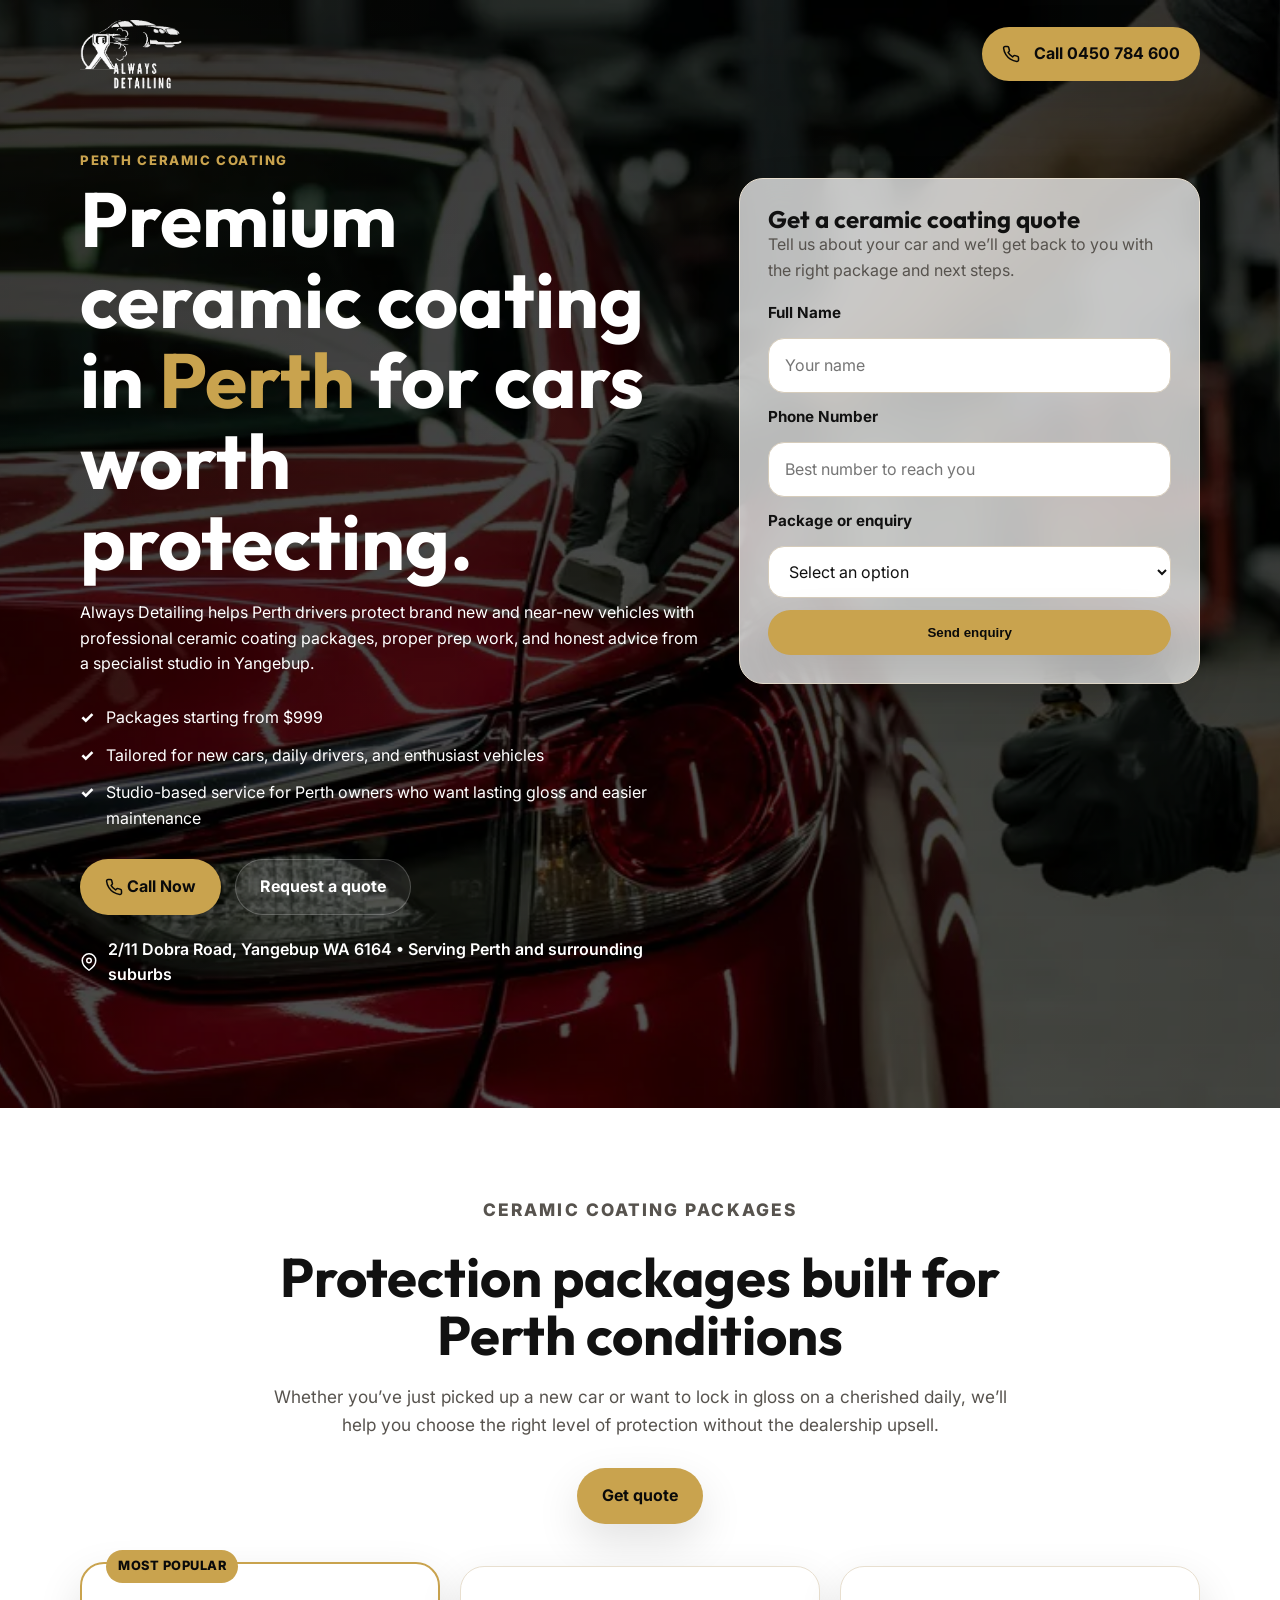
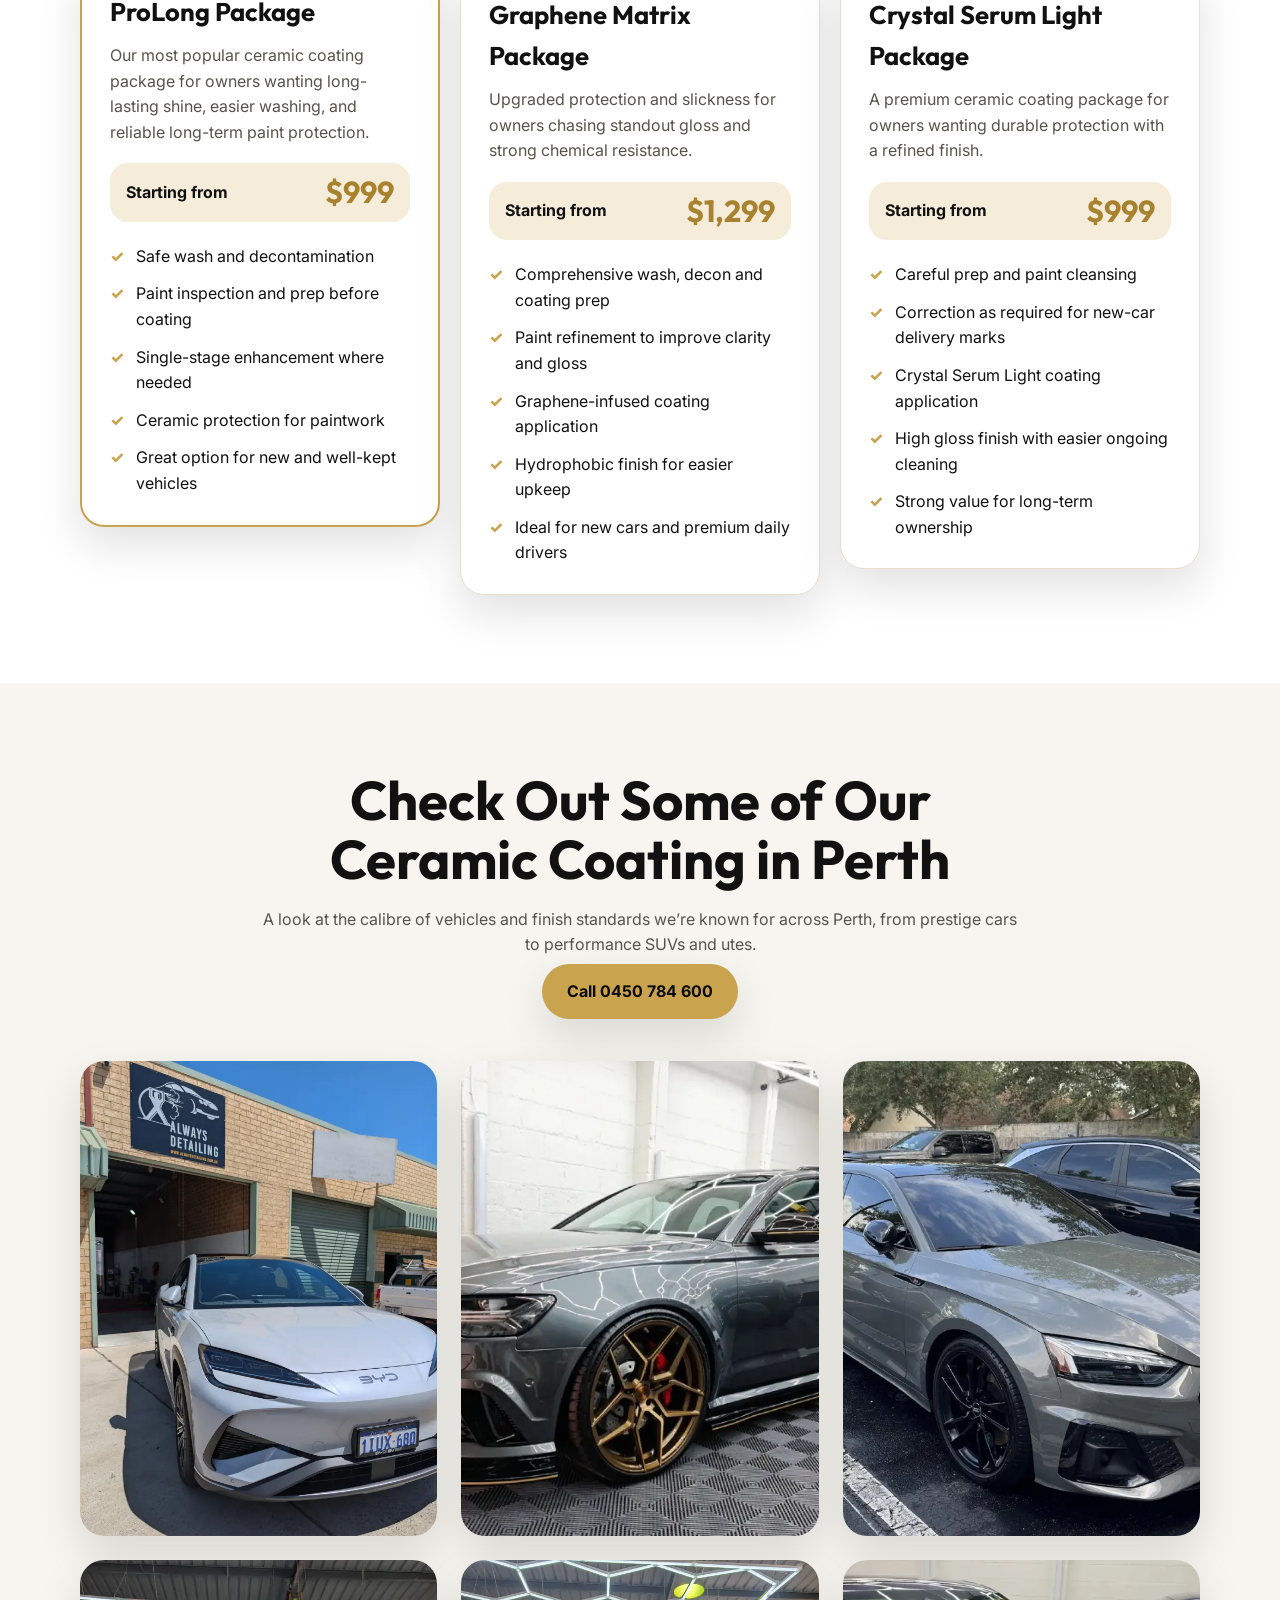
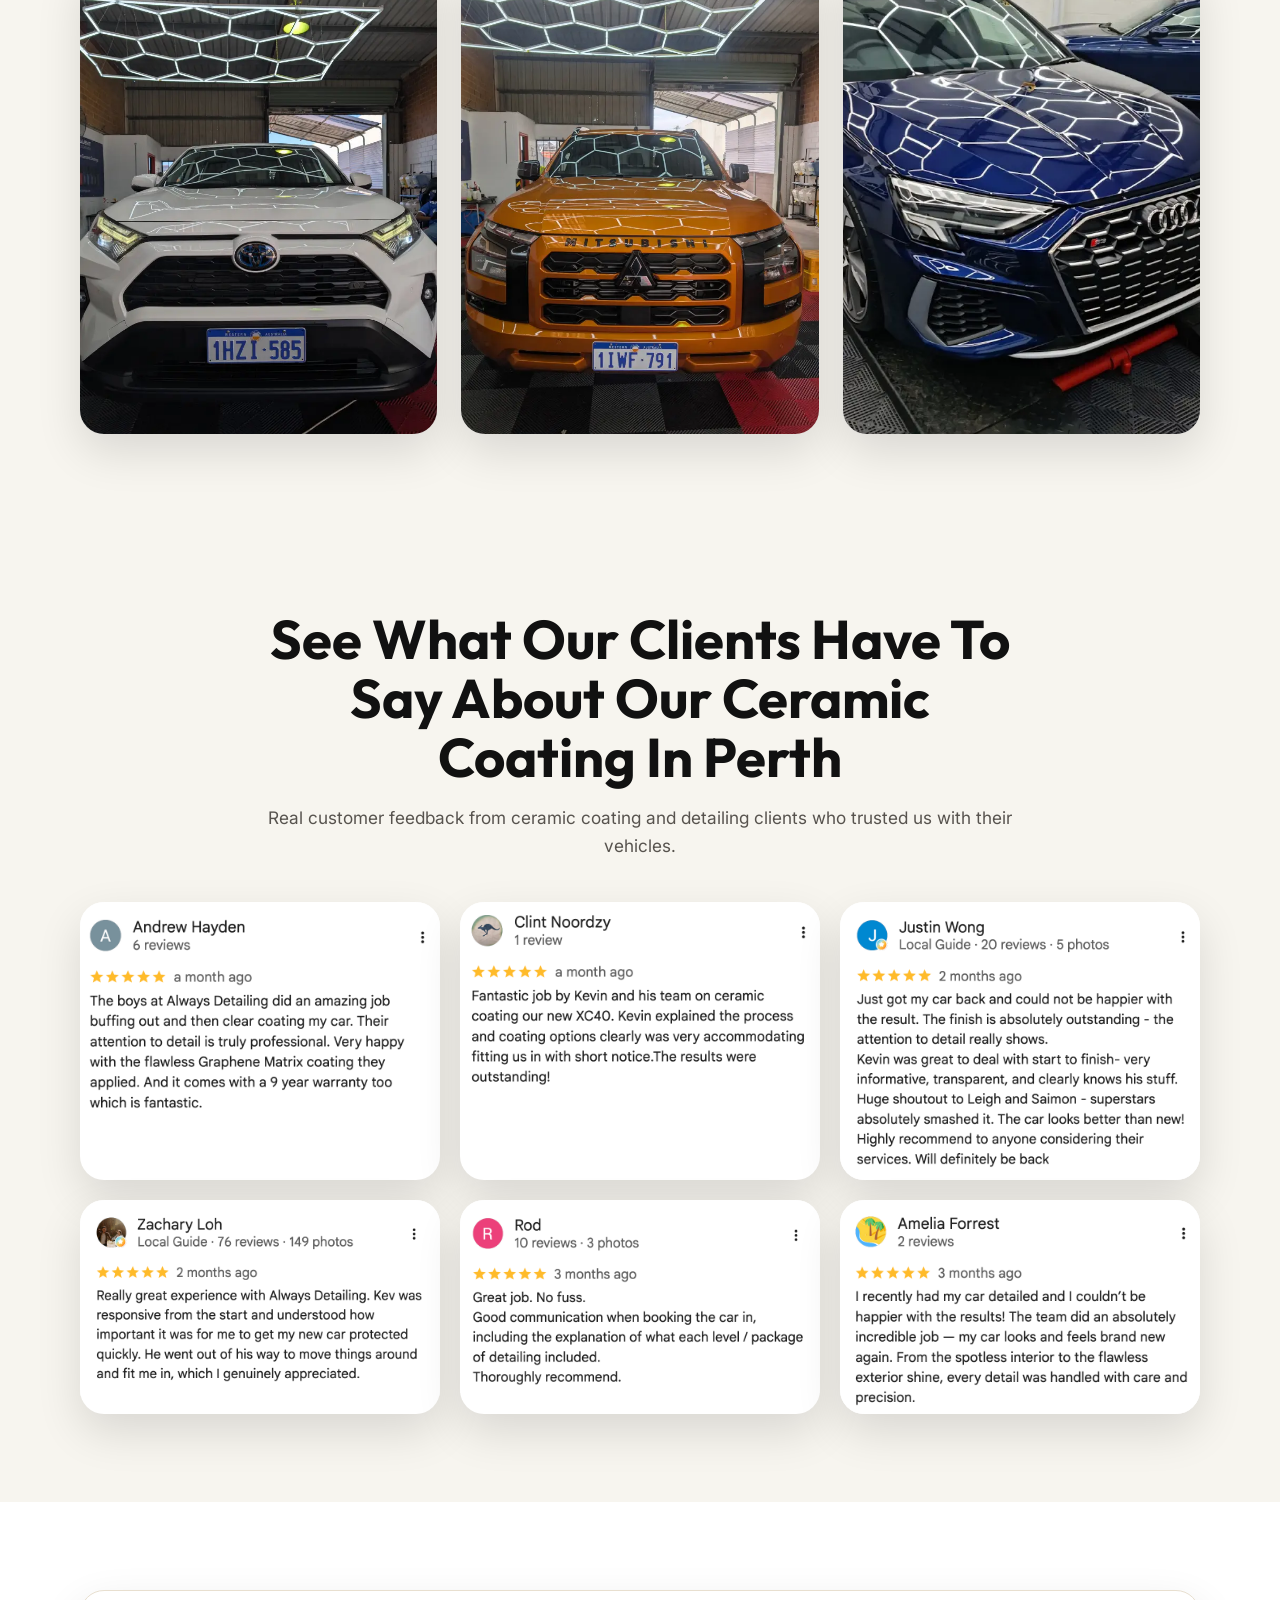
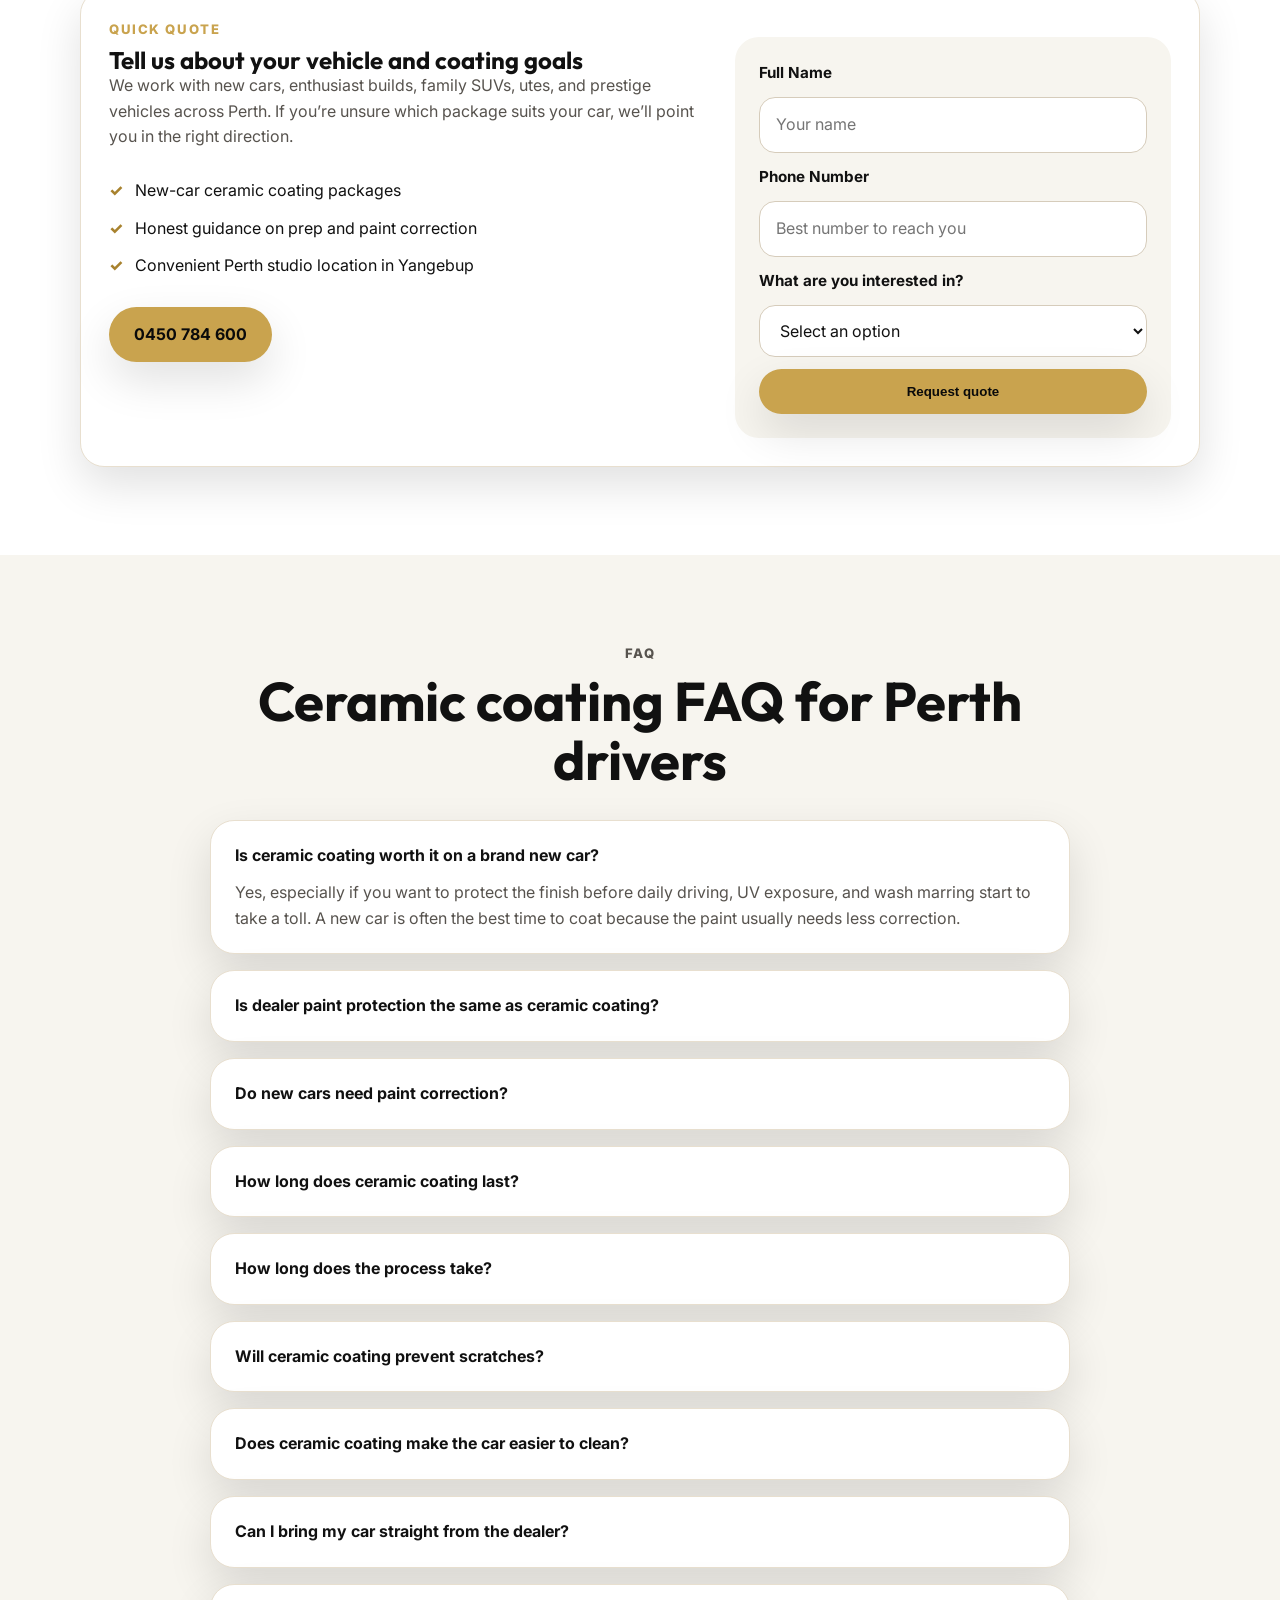
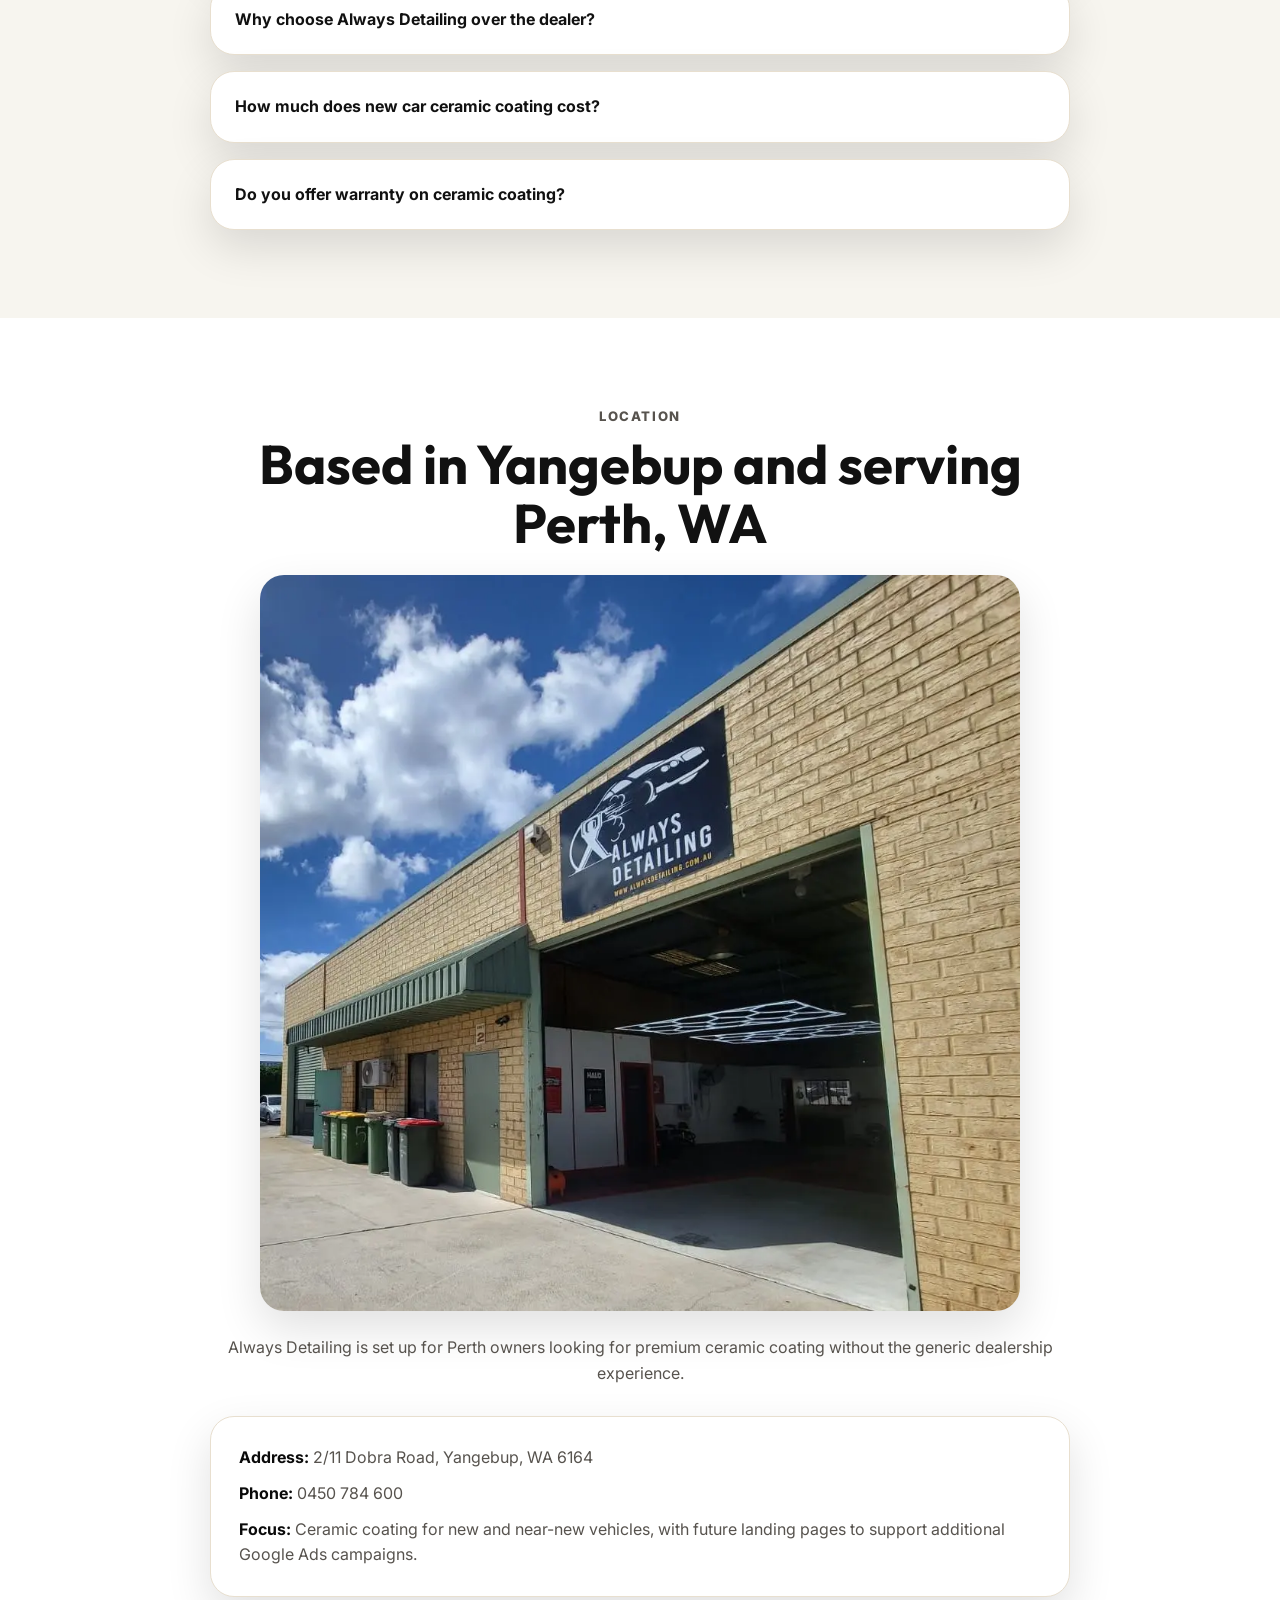
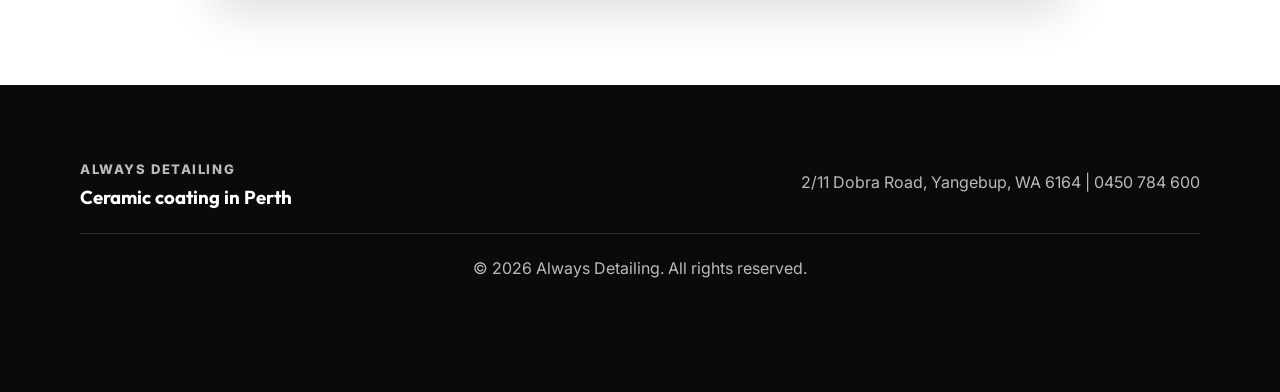
==== index.html @ 5e76cd92 "feat: add GTM container snippet" ====
<!DOCTYPE html>
<html lang="en-AU">
<head>
    <meta charset="UTF-8">
    <meta name="viewport" content="width=device-width, initial-scale=1.0">
    <!-- Google Tag Manager -->
    <script>(function(w,d,s,l,i){w[l]=w[l]||[];w[l].push({'gtm.start':
    new Date().getTime(),event:'gtm.js'});var f=d.getElementsByTagName(s)[0],
    j=d.createElement(s),dl=l!='dataLayer'?'&l='+l:'';j.async=true;j.src=
    'https://www.googletagmanager.com/gtm.js?id='+i+dl;f.parentNode.insertBefore(j,f);
    })(window,document,'script','dataLayer','GTM-NF9VP4WV');</script>
    <!-- End Google Tag Manager -->
    <title>Ceramic Coating Perth | Always Detailing</title>
    <meta name="description" content="Always Detailing provides premium ceramic coating in Perth, Australia, with tailored protection packages for new and near-new vehicles.">
    <link rel="stylesheet" href="style.css">
    <link rel="preconnect" href="https://fonts.googleapis.com">
    <link rel="preconnect" href="https://fonts.gstatic.com" crossorigin>
    <link href="https://fonts.googleapis.com/css2?family=Inter:wght@400;500;600;700;800&family=Outfit:wght@600;700;800&display=swap" rel="stylesheet">
    <script type="application/ld+json">
    {
      "@context": "https://schema.org",
      "@type": "AutoDetailing",
      "name": "Always Detailing",
      "areaServed": "Perth, Western Australia",
      "telephone": "+61 450 784 600",
      "priceRange": "$$$",
      "address": {
        "@type": "PostalAddress",
        "streetAddress": "2/11 Dobra Road",
        "addressLocality": "Yangebup",
        "addressRegion": "WA",
        "postalCode": "6164",
        "addressCountry": "AU"
      }
    }
    </script>
</head>
<body>
    <header class="site-header">
        <div class="container header-row">
            <a href="#" class="brand brand-lockup" aria-label="Always Detailing home">
                <img src="always-detailing-logo.webp" alt="Always Detailing logo" class="brand-logo">
            </a>
            <a href="tel:+61450784600" class="phone-pill">
                <svg viewBox="0 0 24 24" aria-hidden="true" class="phone-pill-icon">
                    <path d="M22 16.92v3a2 2 0 0 1-2.18 2 19.79 19.79 0 0 1-8.63-3.07 19.5 19.5 0 0 1-6-6 19.79 19.79 0 0 1-3.07-8.67A2 2 0 0 1 4.11 2h3a2 2 0 0 1 2 1.72 12.84 12.84 0 0 0 .7 2.81 2 2 0 0 1-.45 2.11L8.09 9.91a16 16 0 0 0 6 6l1.27-1.27a2 2 0 0 1 2.11-.45 12.84 12.84 0 0 0 2.81.7A2 2 0 0 1 22 16.92z"></path>
                </svg>
                <span>Call 0450 784 600</span>
            </a>
        </div>
    </header>

    <main>
        <section class="hero">
            <div class="container hero-grid">
                <div class="hero-copy">
                    <p class="eyebrow">Perth Ceramic Coating</p>
                    <h1>Premium ceramic coating in <span>Perth</span> for cars worth protecting.</h1>
                    <p class="hero-text">Always Detailing helps Perth drivers protect brand new and near-new vehicles with professional ceramic coating packages, proper prep work, and honest advice from a specialist studio in Yangebup.</p>
                    <ul class="check-list">
                        <li>Packages starting from $999</li>
                        <li>Tailored for new cars, daily drivers, and enthusiast vehicles</li>
                        <li>Studio-based service for Perth owners who want lasting gloss and easier maintenance</li>
                    </ul>
                    <div class="cta-row">
                        <a href="tel:+61450784600" class="btn btn-primary">
                            <svg viewBox="0 0 24 24" aria-hidden="true" class="phone-pill-icon">
                                <path d="M22 16.92v3a2 2 0 0 1-2.18 2 19.79 19.79 0 0 1-8.63-3.07 19.5 19.79 0 0 1-6-6 19.79 19.79 0 0 1-3.07-8.67A2 2 0 0 1 4.11 2h3a2 2 0 0 1 2 1.72 12.84 12.84 0 0 0 .7 2.81 2 2 0 0 1-.45 2.11L8.09 9.91a16 16 0 0 0 6 6l1.27-1.27a2 2 0 0 1 2.11-.45 12.84 12.84 0 0 0 2.81.7A2 2 0 0 1 22 16.92z"></path>
                            </svg>
                <span>Call Now</span>
            </a>
                        <a href="#quote-form" class="btn btn-secondary">Request a quote</a>
                    </div>
                    <div class="hero-location">
                        <svg viewBox="0 0 24 24" aria-hidden="true" class="hero-location-icon">
                            <path d="M21 10c0 7-9 13-9 13S3 17 3 10a9 9 0 1 1 18 0z"></path>
                            <circle cx="12" cy="10" r="3"></circle>
                        </svg>
                        <span>2/11 Dobra Road, Yangebup WA 6164 • Serving Perth and surrounding suburbs</span>
                    </div>
                </div>
                <aside class="quote-card" id="hero-form-top">
                    <h2>Get a ceramic coating quote</h2>
                    <p>Tell us about your car and we’ll get back to you with the right package and next steps.</p>
                    <form data-netlify="true" name="hero-ceramic-coating-quote" class="quote-form">
                        <input type="hidden" name="form-name" value="hero-ceramic-coating-quote">
                        <label for="hero-name">Full Name</label>
                        <input type="text" id="hero-name" name="name" placeholder="Your name" required>

                        <label for="hero-phone">Phone Number</label>
                        <input type="tel" id="hero-phone" name="phone" placeholder="Best number to reach you" required>

                        <label for="hero-needs">Package or enquiry</label>
                        <select id="hero-needs" name="needs" required>
                            <option value="" selected disabled>Select an option</option>
                            <option value="Prolong Package">Prolong Package</option>
                            <option value="Graphene Matrix Package">Graphene Matrix Package</option>
                            <option value="Crystal Serum Light Package">Crystal Serum Light Package</option>
                            <option value="Need help choosing">Need help choosing</option>
                        </select>

                        <button type="submit" class="btn btn-primary btn-full">Send enquiry</button>
                    </form>
                </aside>
            </div>
        </section>

        <section class="section">
            <div class="container">
                <div class="section-heading center packages-heading">
                    <p class="section-kicker">Ceramic Coating Packages</p>
                    <h2>Protection packages built for Perth conditions</h2>
                    <p>Whether you’ve just picked up a new car or want to lock in gloss on a cherished daily, we’ll help you choose the right level of protection without the dealership upsell.</p>
                    <a href="#quote-form" class="btn btn-primary section-quote-btn">Get quote</a>
                </div>
                <div class="packages-grid">
                    <article class="package-card featured-package">
                        <div class="package-badge">Most Popular</div>
                        <h3>ProLong Package</h3>
                        <p class="package-subtitle">Our most popular ceramic coating package for owners wanting long-lasting shine, easier washing, and reliable long-term paint protection.</p>
                        <div class="package-meta">
                            <span>Starting from</span>
                            <span class="package-price">$999</span>
                        </div>
                        <ul class="package-list">
                            <li>Safe wash and decontamination</li>
                            <li>Paint inspection and prep before coating</li>
                            <li>Single-stage enhancement where needed</li>
                            <li>Ceramic protection for paintwork</li>
                            <li>Great option for new and well-kept vehicles</li>
                        </ul>
                    </article>

                    <article class="package-card">
                        <h3>Graphene Matrix Package</h3>
                        <p class="package-subtitle">Upgraded protection and slickness for owners chasing standout gloss and strong chemical resistance.</p>
                        <div class="package-meta">
                            <span>Starting from</span>
                            <span class="package-price">$1,299</span>
                        </div>
                        <ul class="package-list">
                            <li>Comprehensive wash, decon and coating prep</li>
                            <li>Paint refinement to improve clarity and gloss</li>
                            <li>Graphene-infused coating application</li>
                            <li>Hydrophobic finish for easier upkeep</li>
                            <li>Ideal for new cars and premium daily drivers</li>
                        </ul>
                    </article>

                    <article class="package-card">
                        <h3>Crystal Serum Light Package</h3>
                        <p class="package-subtitle">A premium ceramic coating package for owners wanting durable protection with a refined finish.</p>
                        <div class="package-meta">
                            <span>Starting from</span>
                            <span class="package-price">$999</span>
                        </div>
                        <ul class="package-list">
                            <li>Careful prep and paint cleansing</li>
                            <li>Correction as required for new-car delivery marks</li>
                            <li>Crystal Serum Light coating application</li>
                            <li>High gloss finish with easier ongoing cleaning</li>
                            <li>Strong value for long-term ownership</li>
                        </ul>
                    </article>
                </div>
            </div>
        </section>

        <section class="section light-section">
            <div class="container">
                <div class="section-heading center showcase-heading">
                    <h2>Check Out Some of Our Ceramic Coating in Perth</h2>
                    <p>A look at the calibre of vehicles and finish standards we’re known for across Perth, from prestige cars to performance SUVs and utes.</p>
                    <a href="tel:+61450784600" class="btn btn-primary section-quote-btn">Call 0450 784 600</a>
                </div>
                <div class="gallery-grid">
                    <div class="gallery-card"><img src="ceramic2.webp" alt="White BYD after ceramic coating outside the Always Detailing workshop" class="gallery-image" style="object-position: center 35%;"></div>
                    <div class="gallery-card"><img src="alwaysdetailing1.webp" alt="Grey Audi wagon detailed and coated by Always Detailing" class="gallery-image"></div>
                    <div class="gallery-card"><img src="alwaysdetailing5.webp" alt="Grey Audi sedan with a freshly coated finish" class="gallery-image"></div>
                    <div class="gallery-card"><img src="ceramic.webp" alt="White Toyota SUV with freshly coated paintwork in the Always Detailing studio" class="gallery-image" style="object-position: center 38%;"></div>
                    <div class="gallery-card"><img src="ceramic3.webp" alt="Orange Mitsubishi ute after ceramic coating in the Always Detailing studio" class="gallery-image" style="object-position: center 42%;"></div>
                    <div class="gallery-card"><img src="alwaysdetailing6.webp" alt="Blue Audi sedan with high-gloss ceramic coated paintwork" class="gallery-image"></div>
                </div>
            </div>
        </section>

        <section class="section light-section">
            <div class="container">
                <div class="section-heading center showcase-heading">
                    <h2>See What Our Clients Have To Say About Our Ceramic Coating In Perth</h2>
                    <p>Real customer feedback from ceramic coating and detailing clients who trusted us with their vehicles.</p>
                </div>
                <div class="review-placeholder-grid">
                    <div class="review-card"><img src="review-1.png" alt="Google review from Andrew Hayden" class="review-image"></div>
                    <div class="review-card"><img src="review-2.png" alt="Google review from Clint Noordzy" class="review-image"></div>
                    <div class="review-card"><img src="review-3.png" alt="Google review from Justin Wong" class="review-image"></div>
                    <div class="review-card"><img src="review-4.png" alt="Google review from Zachary Loh" class="review-image"></div>
                    <div class="review-card"><img src="review-5.png" alt="Google review from Rod" class="review-image"></div>
                    <div class="review-card"><img src="review-6.png" alt="Google review from Amelia Forrest" class="review-image"></div>
                </div>
            </div>
        </section>

        <section id="quote-form" class="section">
            <div class="container form-shell">
                <div>
                    <p class="eyebrow">Quick Quote</p>
                    <h2>Tell us about your vehicle and coating goals</h2>
                    <p class="section-copy">We work with new cars, enthusiast builds, family SUVs, utes, and prestige vehicles across Perth. If you’re unsure which package suits your car, we’ll point you in the right direction.</p>
                    <ul class="check-list dark">
                        <li>New-car ceramic coating packages</li>
                        <li>Honest guidance on prep and paint correction</li>
                        <li>Convenient Perth studio location in Yangebup</li>
                    </ul>
                    <a href="tel:+61450784600" class="btn btn-primary">0450 784 600</a>
                </div>
                <form id="lead-form" data-netlify="true" name="ceramic-coating-quote" class="quote-form large">
                    <input type="hidden" name="form-name" value="ceramic-coating-quote">
                    <label for="name">Full Name</label>
                    <input type="text" id="name" name="name" placeholder="Your name" required>

                    <label for="phone">Phone Number</label>
                    <input type="tel" id="phone" name="phone" placeholder="Best number to reach you" required>

                    <label for="needs">What are you interested in?</label>
                    <select id="needs" name="needs" required>
                        <option value="" selected disabled>Select an option</option>
                        <option value="Prolong Package">Prolong Package</option>
                        <option value="Graphene Matrix Package">Graphene Matrix Package</option>
                        <option value="Crystal Serum Light Package">Crystal Serum Light Package</option>
                        <option value="Need coating advice">Need coating advice</option>
                    </select>

                    <button type="submit" class="btn btn-primary btn-full">Request quote</button>
                </form>
            </div>
        </section>

        <section class="section light-section">
            <div class="container narrow">
                <div class="section-heading center">
                    <p class="eyebrow">FAQ</p>
                    <h2>Ceramic coating FAQ for Perth drivers</h2>
                </div>
                <div class="faq-list">
                    <details open>
                        <summary>Is ceramic coating worth it on a brand new car?</summary>
                        <p>Yes, especially if you want to protect the finish before daily driving, UV exposure, and wash marring start to take a toll. A new car is often the best time to coat because the paint usually needs less correction.</p>
                    </details>
                    <details>
                        <summary>Is dealer paint protection the same as ceramic coating?</summary>
                        <p>Not always. Dealer paint protection packages vary a lot in quality, prep, and durability. A dedicated ceramic coating service generally includes proper inspection, paint prep, and a more tailored application process.</p>
                    </details>
                    <details>
                        <summary>Do new cars need paint correction?</summary>
                        <p>Quite often, yes. Even brand new cars can arrive with light swirl marks, wash marring, transport marks, or minor dealership prep damage. A quick assessment tells us how much correction is actually worthwhile.</p>
                    </details>
                    <details>
                        <summary>How long does ceramic coating last?</summary>
                        <p>That depends on the coating chosen, how the vehicle is used, and how it’s maintained. With proper care, a quality ceramic coating can offer protection and gloss benefits for years rather than months.</p>
                    </details>
                    <details>
                        <summary>How long does the process take?</summary>
                        <p>Most ceramic coating jobs take at least one to several days depending on the package, the condition of the paint, and curing requirements. We’ll give you a realistic timeframe before booking the car in.</p>
                    </details>
                    <details>
                        <summary>Will ceramic coating prevent scratches?</summary>
                        <p>No coating makes paint scratch-proof. Ceramic coating helps with chemical resistance, gloss retention, and wash maintenance, but it won’t stop stone chips or deeper scratches from poor washing or contact.</p>
                    </details>
                    <details>
                        <summary>Does ceramic coating make the car easier to clean?</summary>
                        <p>Yes. One of the biggest benefits is easier maintenance. Dirt, water, and grime release more easily, which means washing is simpler and the car tends to stay looking cleaner for longer.</p>
                    </details>
                    <details>
                        <summary>Can I bring my car straight from the dealer?</summary>
                        <p>Absolutely. Many clients bring their cars in straight after collection so we can inspect the paint, correct any delivery marks if needed, and coat it before it goes through months of regular use.</p>
                    </details>
                    <details>
                        <summary>Why choose Always Detailing over the dealer?</summary>
                        <p>We focus specifically on preparation, product choice, and finish quality rather than bundling protection into a quick handover process. You get a more personalised service and clearer guidance on what your car actually needs.</p>
                    </details>
                    <details>
                        <summary>How much does new car ceramic coating cost?</summary>
                        <p>Our ceramic coating packages start from $999, with pricing depending on the package selected, vehicle size, and any paint correction required. We’re happy to recommend the best fit after a quick chat.</p>
                    </details>
                    <details>
                        <summary>Do you offer warranty on ceramic coating?</summary>
                        <p>Warranty options depend on the coating package and aftercare requirements. We’ll explain what is covered, what maintenance is expected, and how to keep your protection performing as intended.</p>
                    </details>
                </div>
            </div>
        </section>

        <section class="section">
            <div class="container narrow">
                <div class="section-heading center service-area-heading">
                    <p class="eyebrow">Location</p>
                    <h2>Based in Yangebup and serving Perth, WA</h2>
                    <div class="location-photo-shell">
                        <img src="alwaysdetailinglocation.webp" alt="Always Detailing workshop in Yangebup, Perth" class="location-photo">
                    </div>
                    <p>Always Detailing is set up for Perth owners looking for premium ceramic coating without the generic dealership experience.</p>
                </div>
                <div class="map-frame location-card">
                    <p><strong>Address:</strong> 2/11 Dobra Road, Yangebup, WA 6164</p>
                    <p><strong>Phone:</strong> <a href="tel:+61450784600">0450 784 600</a></p>
                    <p><strong>Focus:</strong> Ceramic coating for new and near-new vehicles, with future landing pages to support additional Google Ads campaigns.</p>
                </div>
            </div>
        </section>
    </main>

    <footer class="site-footer">
        <div class="container footer-row">
            <div>
                <p class="eyebrow">Always Detailing</p>
                <h3>Ceramic coating in Perth</h3>
            </div>
            <div class="footer-contact">
                <p>2/11 Dobra Road, Yangebup, WA 6164 | 0450 784 600</p>
            </div>
        </div>
        <div class="container footer-bottom">
            <p>&copy; 2026 Always Detailing. All rights reserved.</p>
        </div>
    </footer>

    <div id="success-modal" class="modal">
        <div class="modal-content">
            <button class="close-modal" aria-label="Close">&times;</button>
            <div class="modal-body">
                <div class="success-icon">✓</div>
                <h3>Thanks</h3>
                <p>Thanks for getting in touch. We’ll be in contact shortly.</p>
                <button class="btn btn-primary close-modal-btn btn-full">Close</button>
            </div>
        </div>
    </div>

    <div class="mobile-cta">
        <a href="tel:+61450784600" class="btn btn-primary btn-full mobile-call-btn">
            <svg viewBox="0 0 24 24" aria-hidden="true" class="phone-pill-icon">
                <path d="M22 16.92v3a2 2 0 0 1-2.18 2 19.79 19.79 0 0 1-8.63-3.07 19.5 19.79 0 0 1-6-6 19.79 19.79 0 0 1-3.07-8.67A2 2 0 0 1 4.11 2h3a2 2 0 0 1 2 1.72 12.84 12.84 0 0 0 .7 2.81 2 2 0 0 1-.45 2.11L8.09 9.91a16 16 0 0 0 6 6l1.27-1.27a2 2 0 0 1 2.11-.45 12.84 12.84 0 0 0 2.81.7A2 2 0 0 1 22 16.92z"></path>
            </svg>
            <span class="mobile-call-label">Call 0450 784 600</span>
        </a>
    </div>

    <script>
        document.addEventListener("DOMContentLoaded", function () {
            const modal = document.getElementById("success-modal");
            const closeButtons = document.querySelectorAll(".close-modal, .close-modal-btn");
            const siteHeader = document.querySelector(".site-header");

            const syncHeaderState = () => {
                if (!siteHeader) return;
                if (window.scrollY > 36) {
                    siteHeader.classList.add("is-scrolled");
                } else {
                    siteHeader.classList.remove("is-scrolled");
                }
            };

            syncHeaderState();
            window.addEventListener("scroll", syncHeaderState, { passive: true });

            document.querySelectorAll("a[href='#quote-form']").forEach((link) => {
                link.addEventListener("click", (event) => {
                    event.preventDefault();
                    document.getElementById("quote-form")?.scrollIntoView({ behavior: "smooth", block: "start" });
                });
            });

            document.querySelectorAll("form[data-netlify='true']").forEach((form) => {
                form.addEventListener("submit", function (event) {
                    event.preventDefault();

                    const formData = new FormData(form);
                    fetch("/", {
                        method: "POST",
                        body: new URLSearchParams(formData).toString(),
                        headers: { "Content-Type": "application/x-www-form-urlencoded" }
                    })
                    .then(() => {
                        modal.style.display = "flex";
                        document.body.style.overflow = "hidden";
                        form.reset();
                    })
                    .catch((error) => {
                        console.error("Error submitting form:", error);
                    });
                });
            });

            closeButtons.forEach((button) => {
                button.addEventListener("click", () => {
                    modal.style.display = "none";
                    document.body.style.overflow = "";
                });
            });

            window.addEventListener("click", (event) => {
                if (event.target === modal) {
                    modal.style.display = "none";
                    document.body.style.overflow = "";
                }
            });
        });
    </script>
</body>
</html>
---- style.css ----
:root {
    --black: #0a0a0a;
    --black-soft: #171717;
    --gold: #c9a34e;
    --gold-dark: #a8822e;
    --gold-pale: #f5ecda;
    --white: #ffffff;
    --light: #f7f5ef;
    --line: #e8dfcf;
    --text: #111111;
    --text-soft: #57534e;
    --shadow: 0 18px 45px rgba(0, 0, 0, 0.12);
    --radius: 24px;
    --transition: 0.25s ease;
}

* {
    box-sizing: border-box;
    margin: 0;
    padding: 0;
}

html {
    scroll-behavior: smooth;
}

body {
    font-family: "Inter", sans-serif;
    color: var(--text);
    background: var(--white);
    line-height: 1.6;
}

a {
    color: inherit;
    text-decoration: none;
}

.container {
    width: min(1120px, calc(100% - 40px));
    margin: 0 auto;
}

.site-header {
    position: fixed;
    top: 0;
    left: 0;
    width: 100%;
    z-index: 20;
    background: transparent;
    backdrop-filter: blur(0px);
    border-bottom: 1px solid transparent;
    transition: background var(--transition), border-color var(--transition), backdrop-filter var(--transition);
}

.site-header.is-scrolled {
    background: rgba(10, 10, 10, 0.82);
    backdrop-filter: blur(14px);
    border-bottom: 1px solid rgba(255, 255, 255, 0.08);
}

.header-row,
.footer-row {
    display: flex;
    align-items: center;
    justify-content: space-between;
    gap: 24px;
    padding: 18px 0;
}

.brand {
    display: inline-flex;
    align-items: center;
    font-family: "Outfit", sans-serif;
    color: var(--white);
}

.brand-logo {
    display: block;
    width: auto;
    height: 72px;
    object-fit: contain;
}

.eyebrow,
.section-kicker {
    color: var(--gold);
    font-size: 0.82rem;
    font-weight: 800;
    letter-spacing: 0.12em;
    text-transform: uppercase;
}

.eyebrow {
    margin-bottom: 8px;
}

.phone-pill,
.btn {
    display: inline-flex;
    align-items: center;
    justify-content: center;
    border-radius: 999px;
    font-weight: 700;
    transition: transform var(--transition), background var(--transition), color var(--transition), border-color var(--transition);
}

.phone-pill {
    padding: 14px 20px;
    background: var(--gold);
    color: var(--black);
    box-shadow: var(--shadow);
    gap: 10px;
}

.phone-pill-icon {
    width: 18px;
    height: 18px;
    margin-right: 4px;
    fill: none;
    stroke: currentColor;
    stroke-width: 2;
    stroke-linecap: round;
    stroke-linejoin: round;
}

.btn {
    padding: 14px 24px;
    border: 1px solid transparent;
    cursor: pointer;
}

.btn:hover,
.phone-pill:hover {
    transform: translateY(-1px);
}

.btn-primary {
    background: var(--gold);
    color: var(--black);
    box-shadow: var(--shadow);
}

.btn-primary:hover,
.phone-pill:hover {
    background: var(--gold-dark);
    color: var(--white);
}

.btn-secondary {
    background: rgba(255, 255, 255, 0.08);
    color: var(--white);
    border-color: rgba(255, 255, 255, 0.2);
}

.btn-secondary:hover {
    background: rgba(255, 255, 255, 0.16);
}

.btn-full {
    width: 100%;
}

.hero,
.section {
    padding: 88px 0;
}

.hero {
    min-height: 900px;
    display: flex;
    align-items: center;
    position: relative;
    padding-top: 150px;
    padding-bottom: 120px;
    background:
        linear-gradient(rgba(0, 0, 0, 0.74), rgba(0, 0, 0, 0.64)),
        radial-gradient(circle at top left, rgba(201, 163, 78, 0.18), transparent 32%),
        url("ceramiccoatinghero.webp") center center / cover no-repeat;
}

.hero::before {
    content: "";
    position: absolute;
    inset: 0;
    background: linear-gradient(90deg, rgba(0, 0, 0, 0.18) 0%, rgba(0, 0, 0, 0.08) 50%, rgba(0, 0, 0, 0.2) 100%);
    pointer-events: none;
}

.hero-grid,
.form-shell {
    display: grid;
    grid-template-columns: 1.15fr 0.85fr;
    gap: 36px;
    align-items: start;
}

.hero-grid {
    position: relative;
    z-index: 1;
}

.hero-copy h1,
.section-heading h2,
.form-shell h2,
.site-footer h3,
.quote-card h2 {
    font-family: "Outfit", sans-serif;
    line-height: 1.05;
}

.hero-copy h1 {
    font-size: clamp(2.8rem, 6vw, 4.8rem);
    margin-bottom: 18px;
    max-width: 12ch;
    color: var(--white);
}

.hero-copy h1 span {
    color: var(--gold);
}

.hero-text,
.section-copy,
.section-heading p,
.quote-card p,
.site-footer p,
.footer-contact p,
.faq-list p,
.location-card p {
    color: var(--text-soft);
}

.hero .hero-text,
.hero .check-list li,
.hero .check-list li::before {
    color: var(--white);
}

.check-list {
    list-style: none;
    display: grid;
    gap: 12px;
    margin: 28px 0;
}

.check-list li,
.package-list li {
    display: flex;
    gap: 12px;
    align-items: flex-start;
}

.check-list li::before,
.package-list li::before {
    content: "✓";
    color: var(--gold);
    font-weight: 800;
    flex-shrink: 0;
}

.check-list.dark li::before {
    color: var(--gold-dark);
}

.cta-row {
    display: flex;
    flex-wrap: wrap;
    gap: 14px;
    margin-bottom: 22px;
}

.hero-location {
    display: inline-flex;
    align-items: center;
    gap: 10px;
    color: var(--white);
    font-weight: 600;
}

.hero-location-icon {
    width: 18px;
    height: 18px;
    fill: none;
    stroke: currentColor;
    stroke-width: 2;
    stroke-linecap: round;
    stroke-linejoin: round;
    flex-shrink: 0;
}

.quote-card,
.placeholder-card,
.review-placeholder,
.form-shell,
.map-frame,
.faq-list details,
.package-card {
    background: var(--white);
    border: 1px solid var(--line);
    border-radius: var(--radius);
    box-shadow: var(--shadow);
}

.quote-card,
.form-shell {
    padding: 28px;
}

.hero .quote-card {
    background: rgba(255, 255, 255, 0.72);
    backdrop-filter: blur(16px);
    scroll-margin-top: 100px;
}

@media (min-width: 901px) {
    .hero .quote-card {
        margin-top: 28px;
    }
}

.quote-form {
    display: grid;
    gap: 12px;
    margin-top: 18px;
}

.quote-form.large {
    background: var(--light);
    border-radius: var(--radius);
    padding: 24px;
}

label {
    font-weight: 700;
    font-size: 0.95rem;
}

input,
select {
    width: 100%;
    padding: 14px 16px;
    border-radius: 16px;
    border: 1px solid #d6ccbb;
    background: var(--white);
    color: var(--text);
    font: inherit;
}

.light-section {
    background: var(--light);
}

.section-heading {
    margin-bottom: 30px;
}

.section-heading.center {
    text-align: center;
}

.packages-heading,
.showcase-heading {
    max-width: 760px;
    margin-left: auto;
    margin-right: auto;
    margin-bottom: 42px;
}

.showcase-heading h2,
.packages-heading h2,
.section-heading h2 {
    font-size: clamp(2.2rem, 4.5vw, 3.4rem);
    line-height: 1.08;
    margin-bottom: 18px;
}

.showcase-heading p:last-child,
.packages-heading p {
    font-size: 1.08rem;
    margin-bottom: 24px;
}

.section-quote-btn {
    margin-top: 6px;
}

.review-placeholder-grid,
.packages-grid {
    display: grid;
    grid-template-columns: repeat(3, minmax(0, 1fr));
    gap: 20px;
}

.gallery-grid > *,
.review-placeholder-grid > * {
    min-width: 0;
    width: 100%;
}

.packages-grid {
    align-items: start;
}

.package-card {
    position: relative;
    padding: 28px;
    height: fit-content;
}

.featured-package {
    border: 2px solid var(--gold);
    transform: translateY(-4px);
}

.package-badge {
    position: absolute;
    top: -14px;
    left: 24px;
    background: var(--gold);
    color: var(--black);
    border-radius: 999px;
    padding: 6px 12px;
    font-size: 0.8rem;
    font-weight: 800;
    letter-spacing: 0.04em;
    text-transform: uppercase;
}

.package-card h3 {
    font-family: "Outfit", sans-serif;
    font-size: 1.6rem;
    margin-bottom: 10px;
}

.package-subtitle {
    color: var(--text-soft);
    margin-bottom: 18px;
}

.package-meta {
    display: flex;
    align-items: center;
    justify-content: space-between;
    gap: 16px;
    margin-bottom: 22px;
    padding: 14px 16px;
    border-radius: 18px;
    background: var(--gold-pale);
    font-weight: 700;
}

.package-price {
    color: var(--gold-dark);
    font-size: 1.9rem;
    font-family: "Outfit", sans-serif;
    line-height: 1;
}

.package-list {
    list-style: none;
    display: grid;
    gap: 12px;
}

.gallery-grid {
    display: grid;
    grid-template-columns: repeat(3, minmax(0, 1fr));
    gap: 24px;
}

.gallery-card,
.review-card {
    width: 100%;
    min-width: 0;
    overflow: hidden;
    border-radius: var(--radius);
    box-shadow: var(--shadow);
    background: var(--white);
}

.gallery-card {
    min-height: 300px;
}

.gallery-image,
.review-image {
    display: block;
    width: 100%;
    max-width: 100%;
}

.gallery-image {
    height: 100%;
    min-height: 300px;
    object-fit: cover;
}

.review-image {
    height: auto;
}

.placeholder-card,
.review-placeholder {
    min-height: 220px;
    display: grid;
    place-items: center;
    padding: 24px;
    text-align: center;
    color: var(--text-soft);
    background:
        linear-gradient(135deg, rgba(201, 163, 78, 0.16), rgba(201, 163, 78, 0.05)),
        repeating-linear-gradient(45deg, #ffffff, #ffffff 12px, #f8f5ed 12px, #f8f5ed 24px);
}

.narrow {
    max-width: 860px;
}

.faq-list {
    display: grid;
    gap: 16px;
}

.faq-list details {
    padding: 22px 24px;
}

.faq-list summary {
    cursor: pointer;
    font-weight: 700;
    list-style: none;
}

.faq-list summary::-webkit-details-marker {
    display: none;
}

.faq-list p {
    padding-top: 12px;
}

.map-frame {
    padding: 28px;
}

.location-photo-shell {
    margin: 22px auto 24px;
    max-width: 760px;
    overflow: hidden;
    border-radius: var(--radius);
    box-shadow: var(--shadow);
}

.location-photo {
    display: block;
    width: 100%;
    height: auto;
}

.location-card {
    display: grid;
    gap: 10px;
}

.location-card strong {
    color: var(--black);
}

.site-footer {
    background: var(--black);
    color: var(--white);
    padding: 56px 0 110px;
}

.site-footer .eyebrow,
.site-footer p {
    color: rgba(255, 255, 255, 0.72);
}

.footer-contact {
    display: grid;
    gap: 12px;
    justify-items: end;
}

.footer-bottom {
    border-top: 1px solid rgba(255, 255, 255, 0.12);
    padding-top: 22px;
    margin-top: 8px;
    text-align: center;
    color: rgba(255, 255, 255, 0.72);
}

.modal {
    display: none;
    position: fixed;
    inset: 0;
    background: rgba(15, 15, 15, 0.7);
    z-index: 40;
    align-items: center;
    justify-content: center;
    padding: 20px;
}

.modal-content {
    position: relative;
    width: min(480px, 100%);
    background: var(--white);
    border-radius: var(--radius);
    padding: 24px;
    box-shadow: var(--shadow);
}

.close-modal {
    position: absolute;
    top: 12px;
    right: 16px;
    border: 0;
    background: transparent;
    font-size: 2rem;
    cursor: pointer;
    color: var(--text-soft);
}

.modal-body {
    text-align: center;
    display: grid;
    gap: 16px;
    padding-top: 10px;
}

.success-icon {
    width: 72px;
    height: 72px;
    margin: 0 auto;
    border-radius: 999px;
    display: grid;
    place-items: center;
    background: var(--gold-pale);
    color: var(--gold-dark);
    font-size: 2rem;
    font-weight: 800;
}

.mobile-cta {
    display: none;
}

.mobile-call-btn {
    gap: 8px;
    animation: mobile-call-float 4s ease-in-out infinite;
    white-space: nowrap;
}

.mobile-call-btn .phone-pill-icon {
    margin-right: 0;
    flex-shrink: 0;
    animation: phone-wiggle 3.2s ease-in-out infinite;
}

@keyframes phone-wiggle {
    0%, 82%, 100% {
        transform: rotate(0deg);
    }
    86% {
        transform: rotate(14deg);
    }
    90% {
        transform: rotate(-12deg);
    }
    94% {
        transform: rotate(10deg);
    }
    98% {
        transform: rotate(-8deg);
    }
}

@keyframes mobile-call-float {
    0%, 100% {
        transform: translateY(0);
    }
    50% {
        transform: translateY(-2px);
    }
}

@media (max-width: 900px) {
    .hero-grid,
    .form-shell,
    .packages-grid,
    .gallery-grid,
    .review-placeholder-grid {
        grid-template-columns: 1fr;
    }

    .footer-row {
        align-items: flex-start;
        flex-direction: column;
    }

    .footer-contact {
        justify-items: start;
    }
}

@media (max-width: 768px) {
    .hero,
    .section {
        padding: 72px 0;
    }

    .hero {
        min-height: auto;
        padding-top: 122px;
        padding-bottom: 88px;
    }

    .container {
        width: min(100% - 28px, 1120px);
    }

    .brand-logo {
        height: 56px;
    }

    .hero-copy h1 {
        font-size: 2.6rem;
    }

    .hero-text {
        display: none;
    }

    .check-list {
        margin: 20px 0;
        gap: 10px;
    }

    .header-row {
        gap: 12px;
        align-items: center;
        flex-wrap: nowrap;
    }

    .phone-pill {
        padding: 10px 14px;
        font-size: 0.84rem;
        white-space: nowrap;
        flex-shrink: 1;
        min-width: 0;
        gap: 6px;
    }

    .phone-pill span {
        overflow: visible;
        text-overflow: clip;
    }

    .phone-pill-icon {
        margin-right: 0;
    }

    .hero .cta-row .btn-primary {
        gap: 10px;
    }

    .cta-row {
        justify-content: center;
    }

    .hero-location {
        justify-content: center;
        text-align: center;
        width: 100%;
    }

    .mobile-cta {
        display: block;
        position: fixed;
        left: 50%;
        bottom: 14px;
        transform: translateX(-50%);
        padding: 0;
        background: transparent;
        border-top: 0;
        text-align: center;
        z-index: 30;
        opacity: 0;
        pointer-events: none;
        transition: opacity var(--transition), transform var(--transition);
    }

    .mobile-cta .btn {
        width: auto;
        min-width: 0;
        padding: 12px 18px;
        font-size: 0.95rem;
        box-shadow: 0 16px 35px rgba(0, 0, 0, 0.34);
    }

    .mobile-cta.is-visible {
        opacity: 1;
        pointer-events: auto;
        transform: translateX(-50%) translateY(0);
    }

    .site-footer {
        padding-bottom: 140px;
    }
}
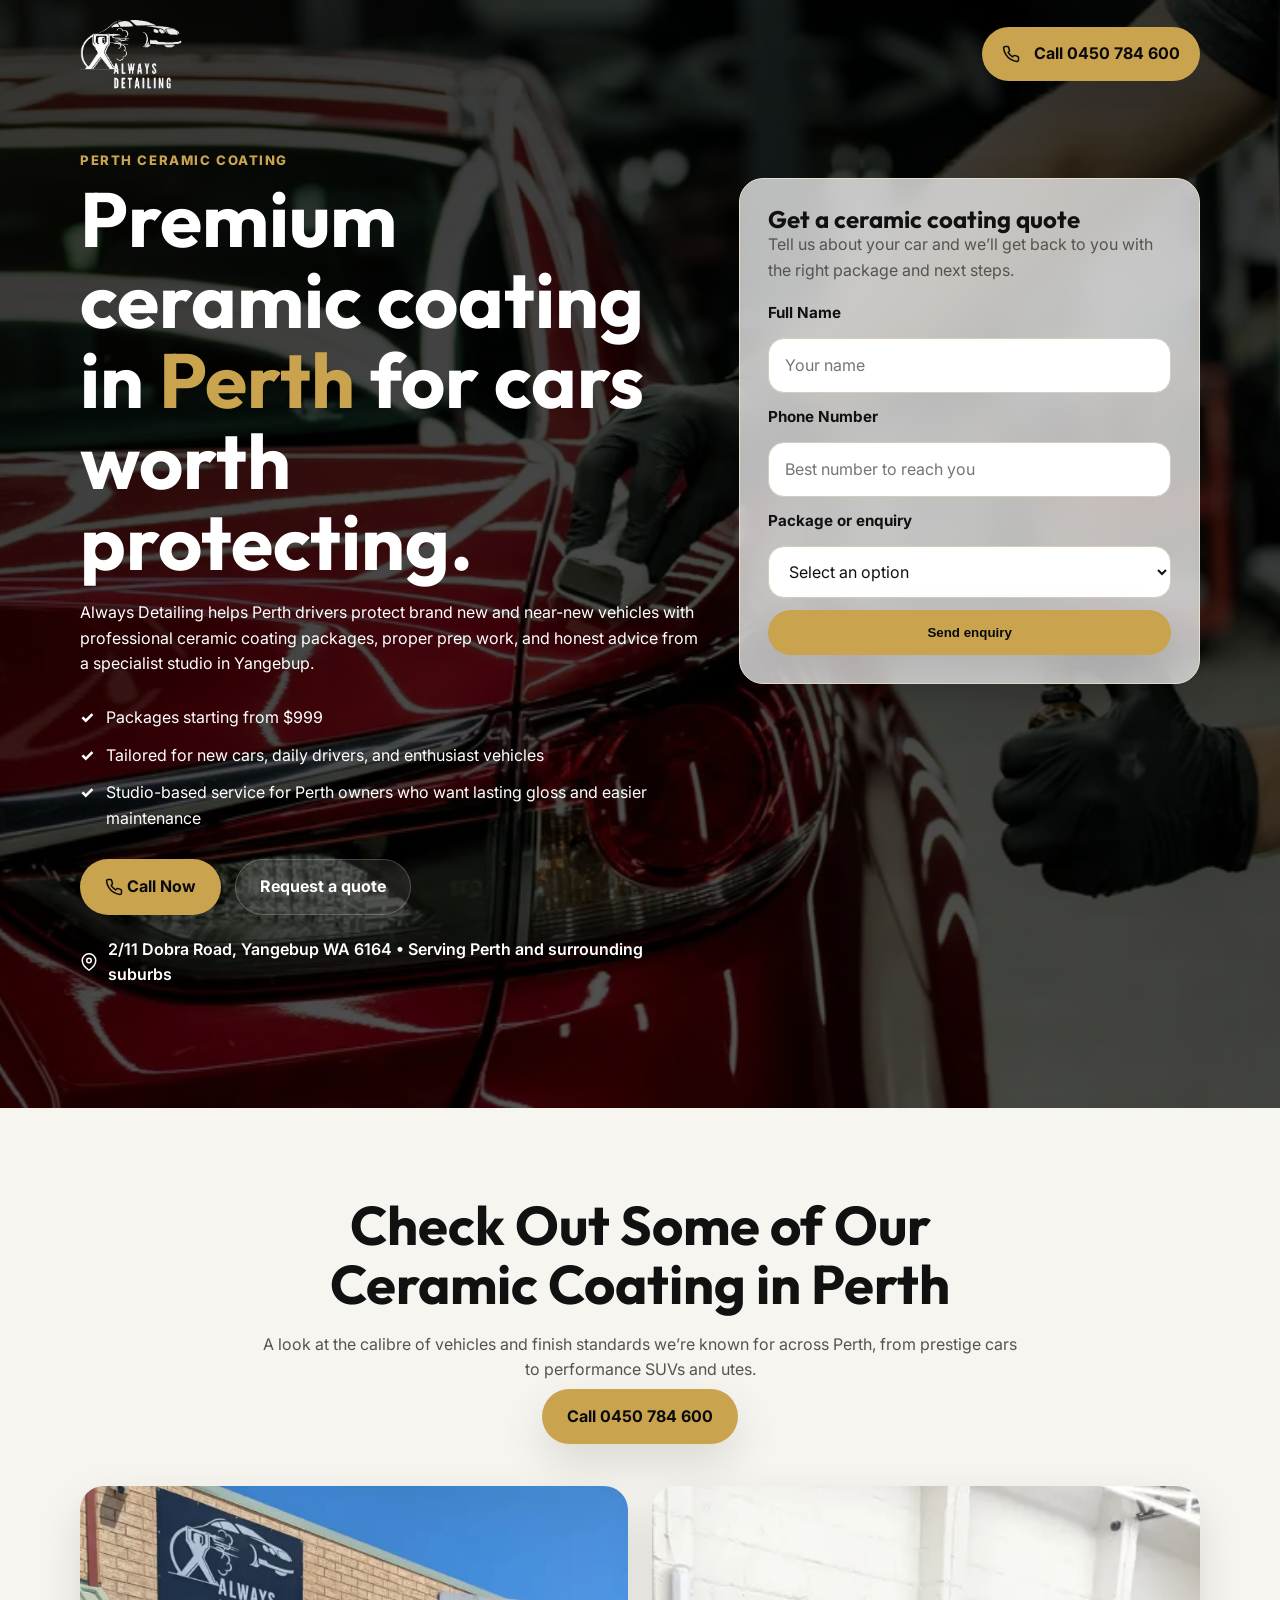
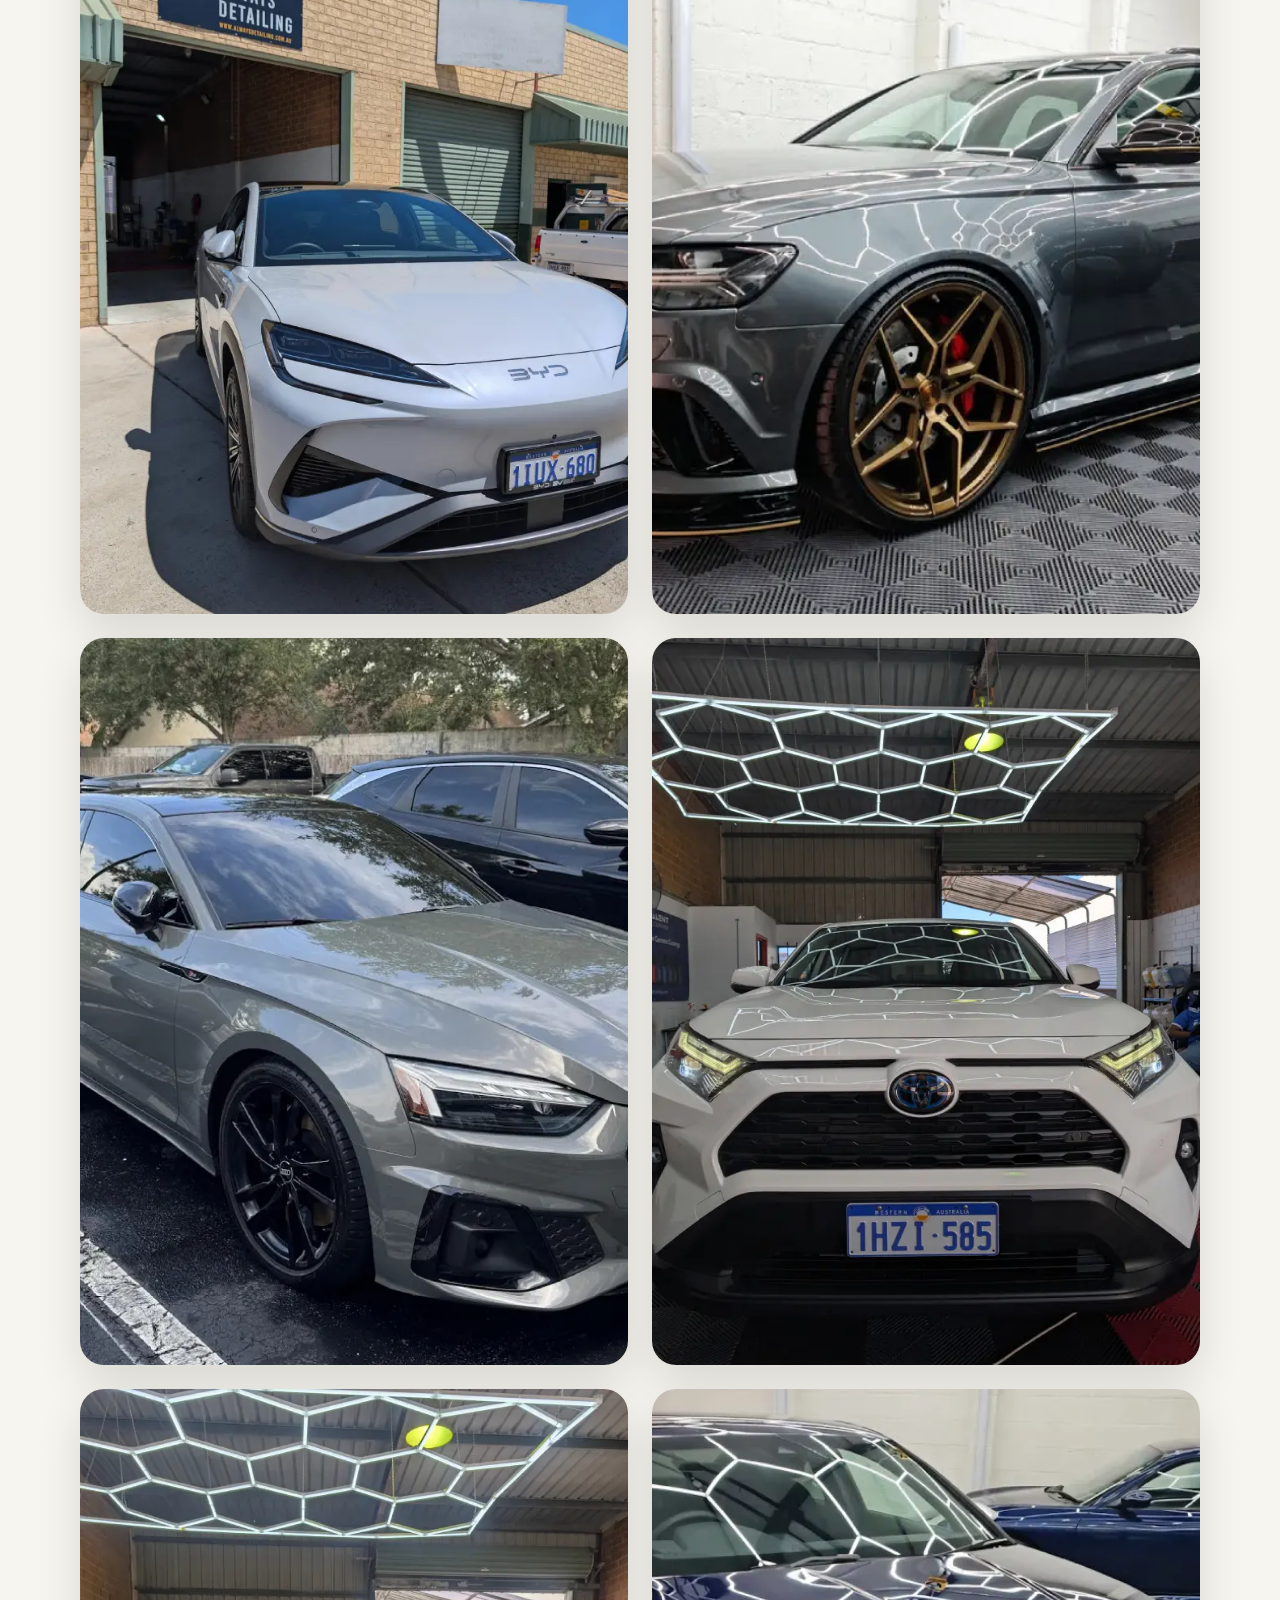
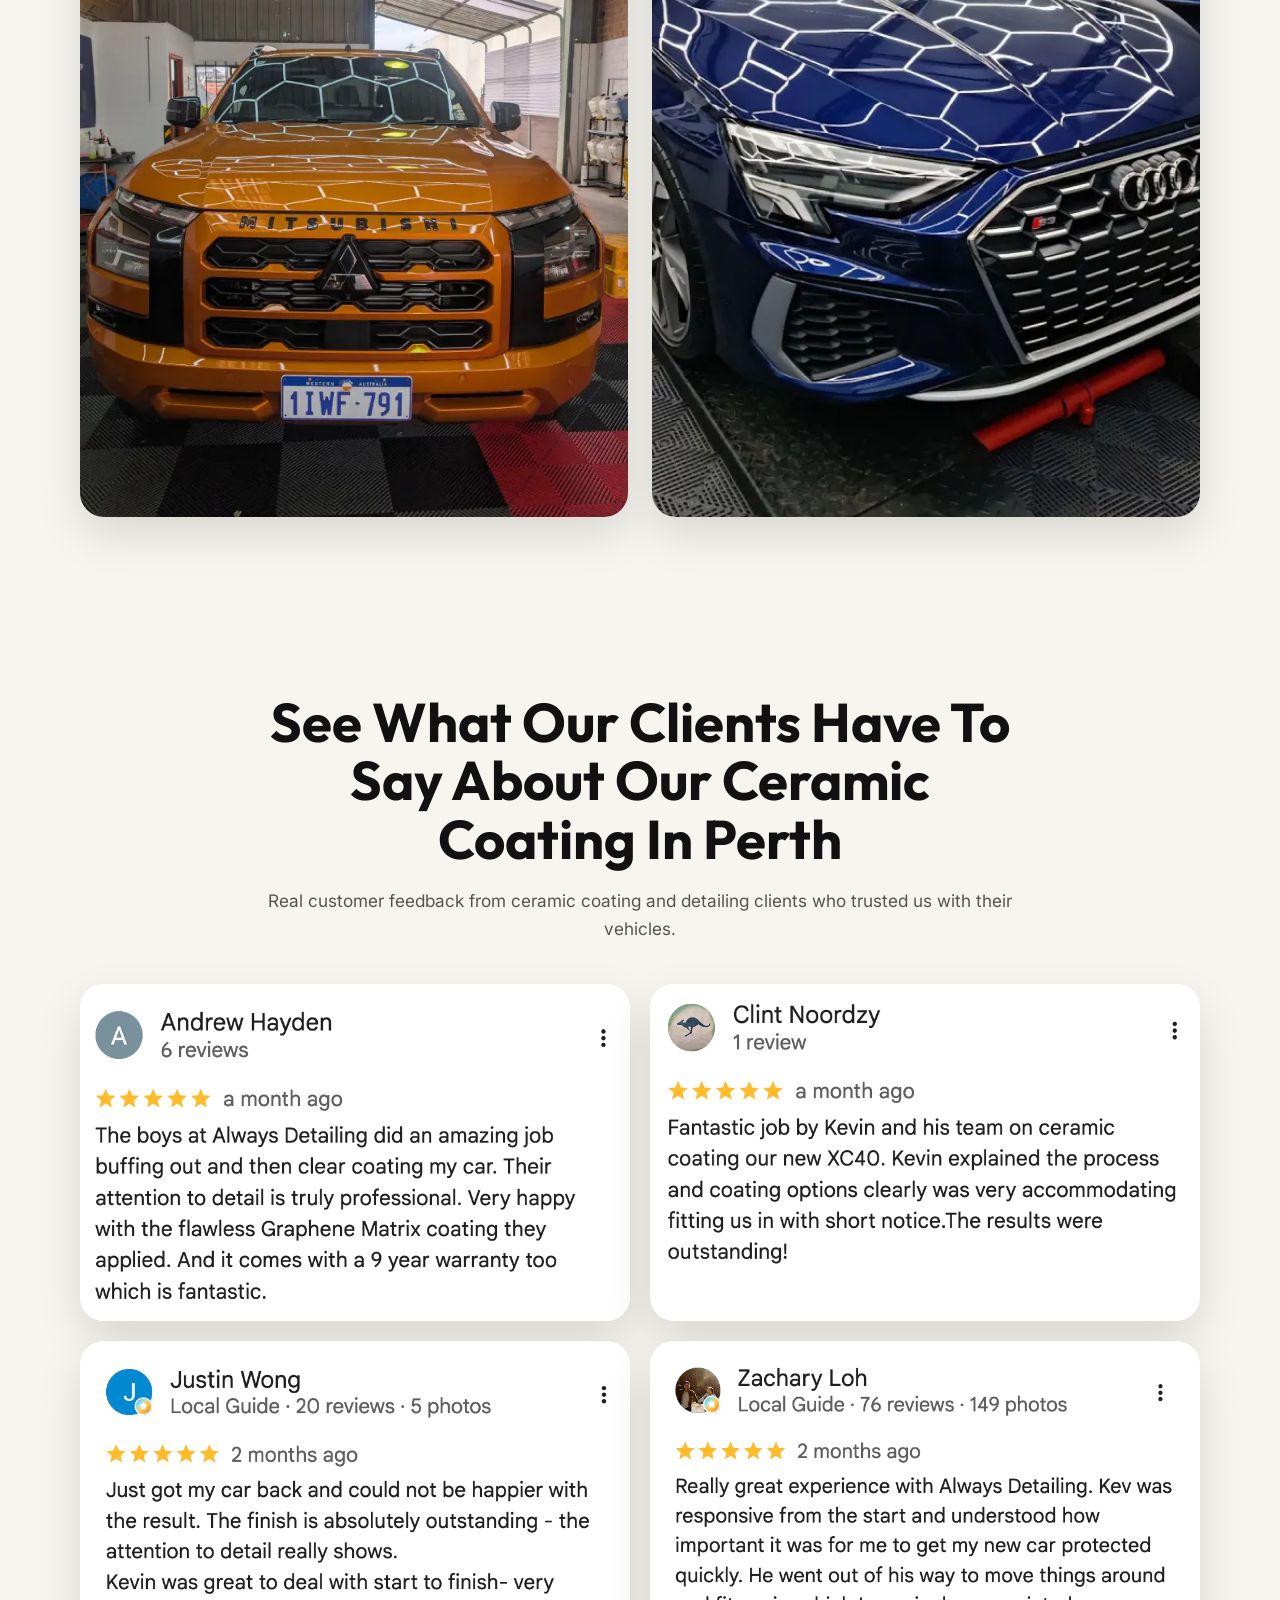
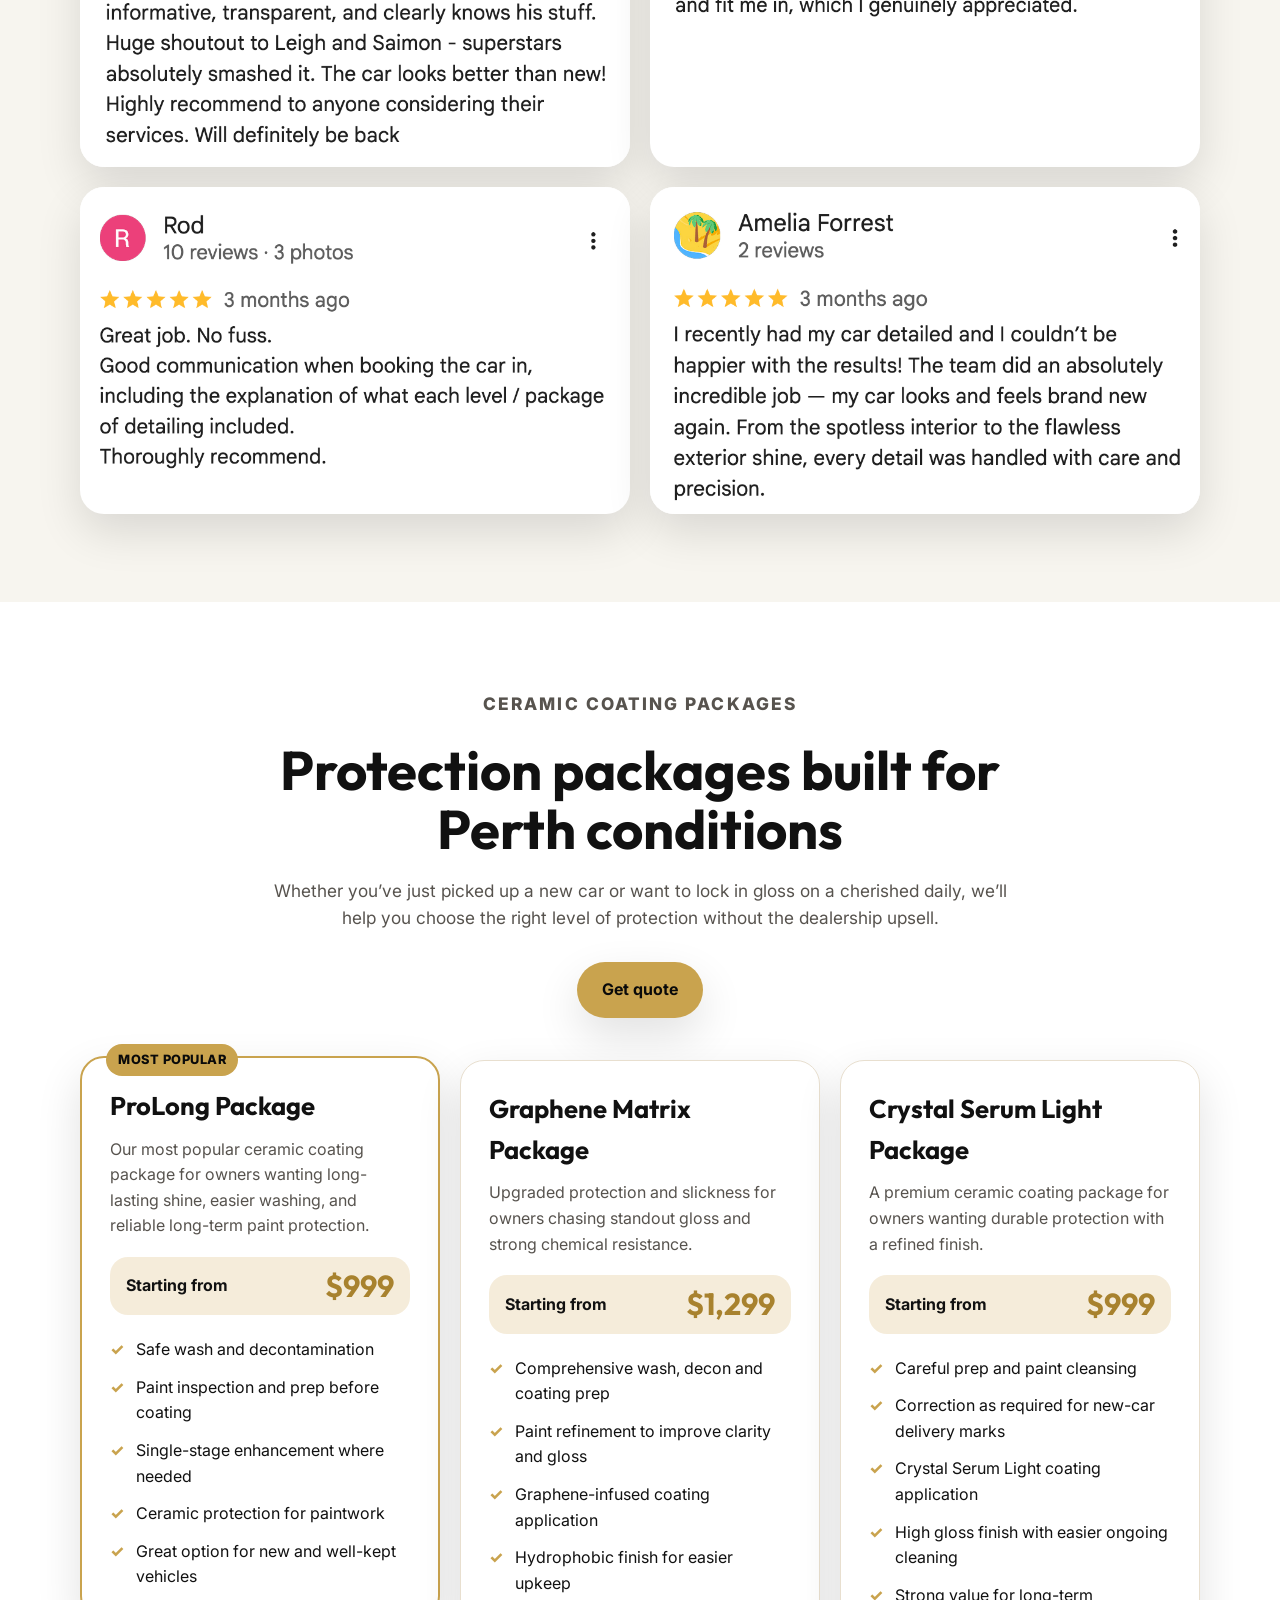
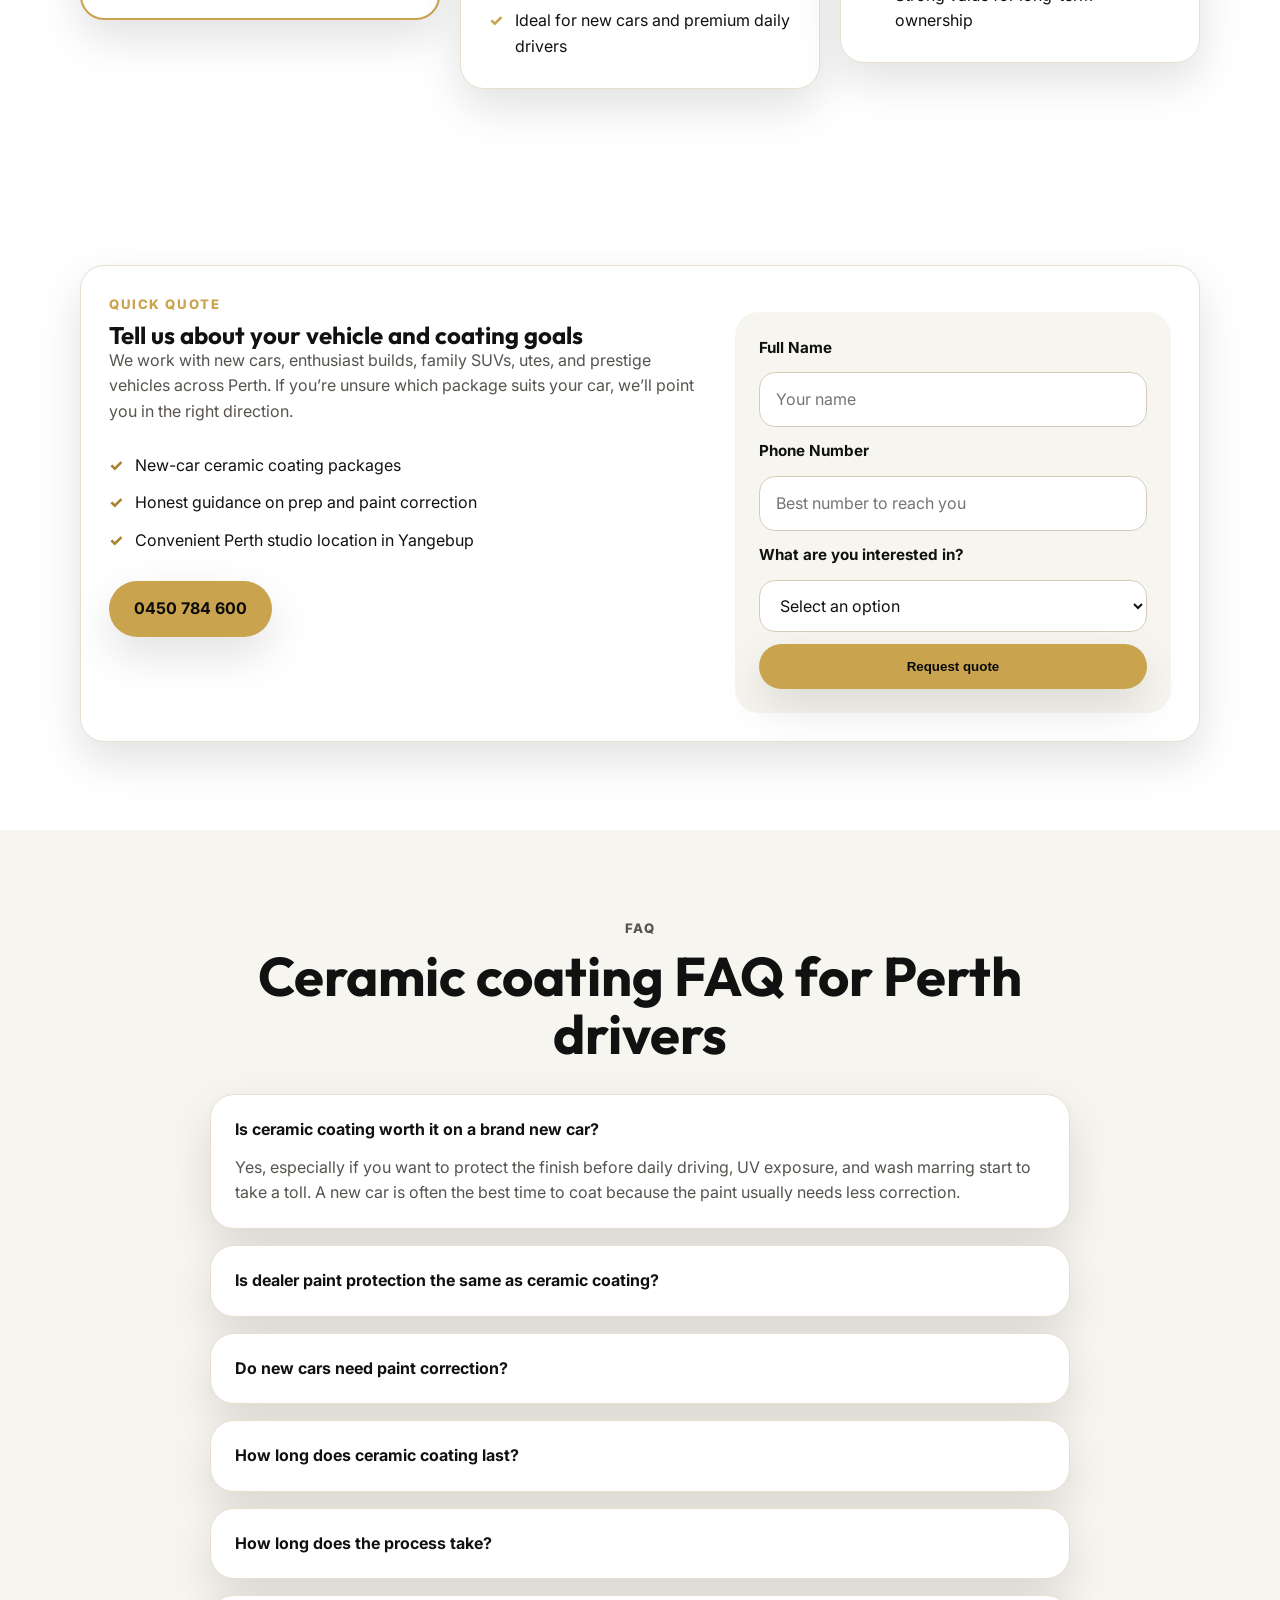
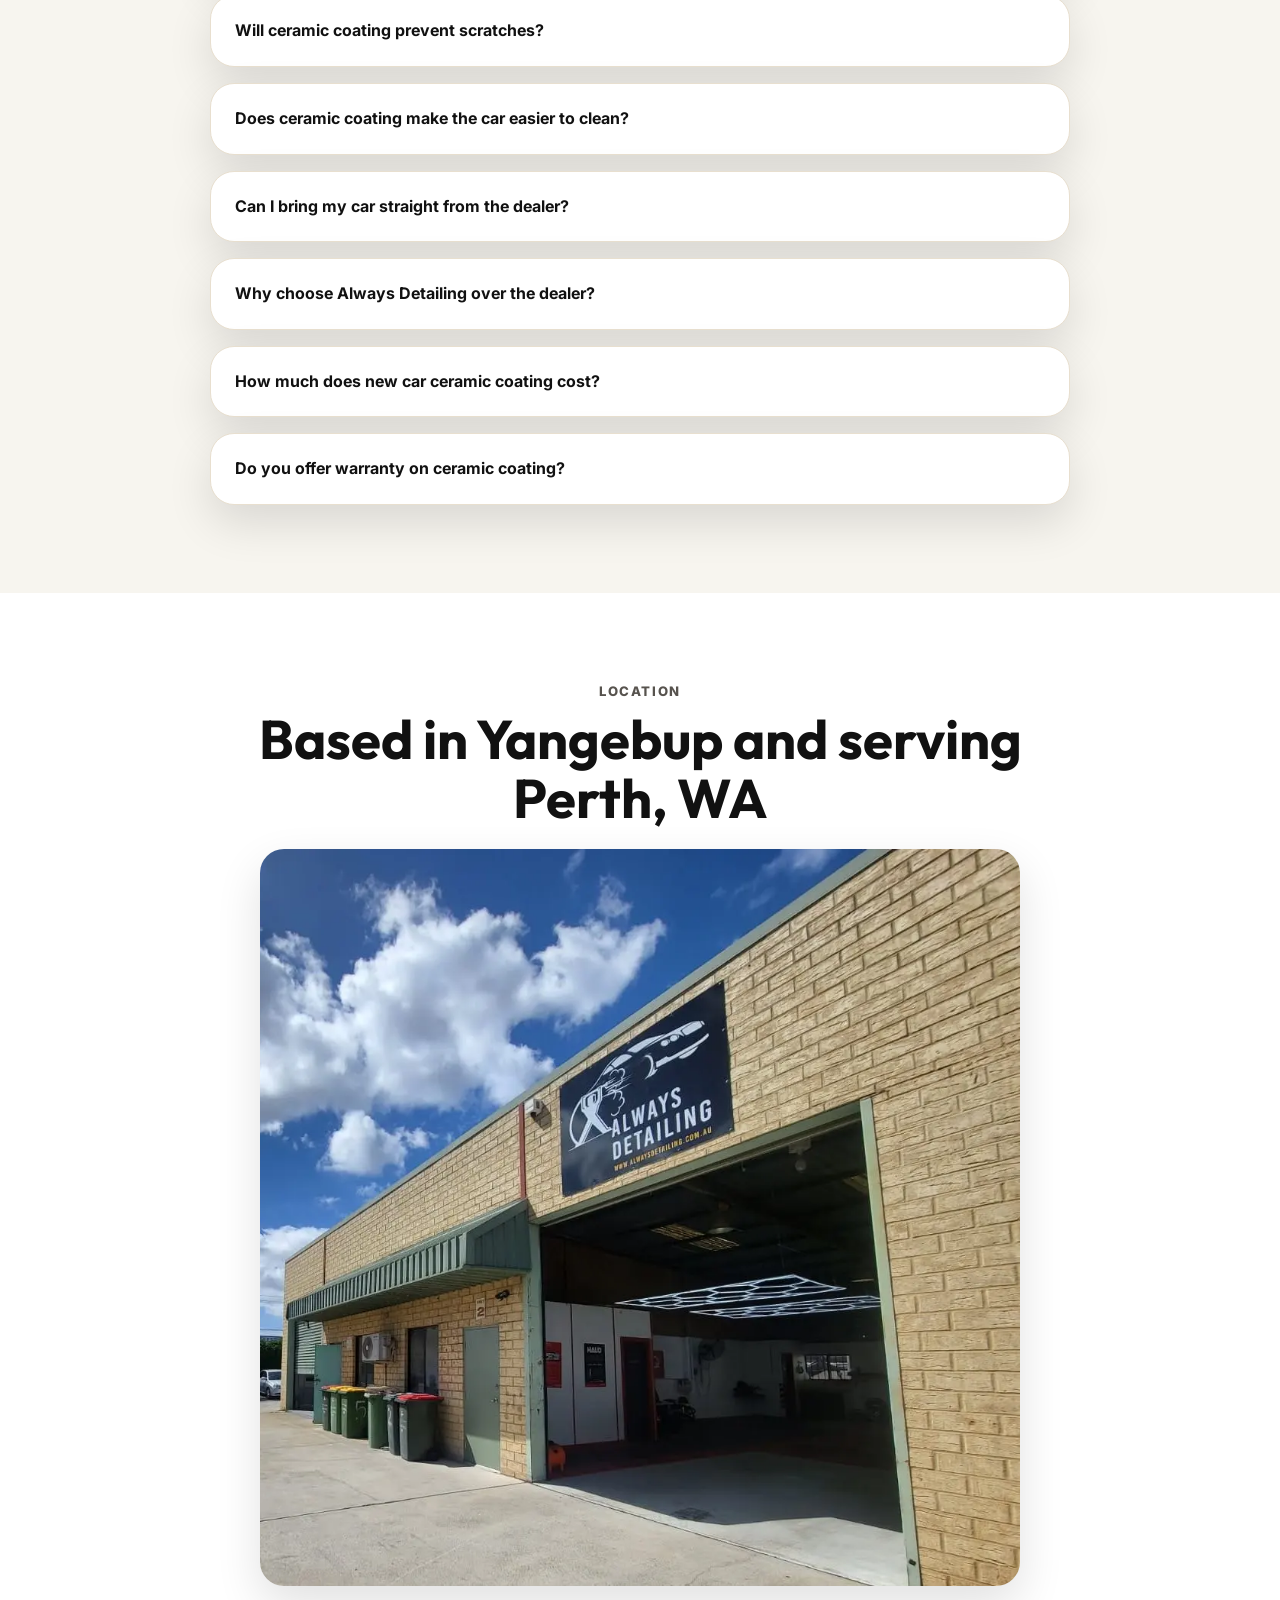
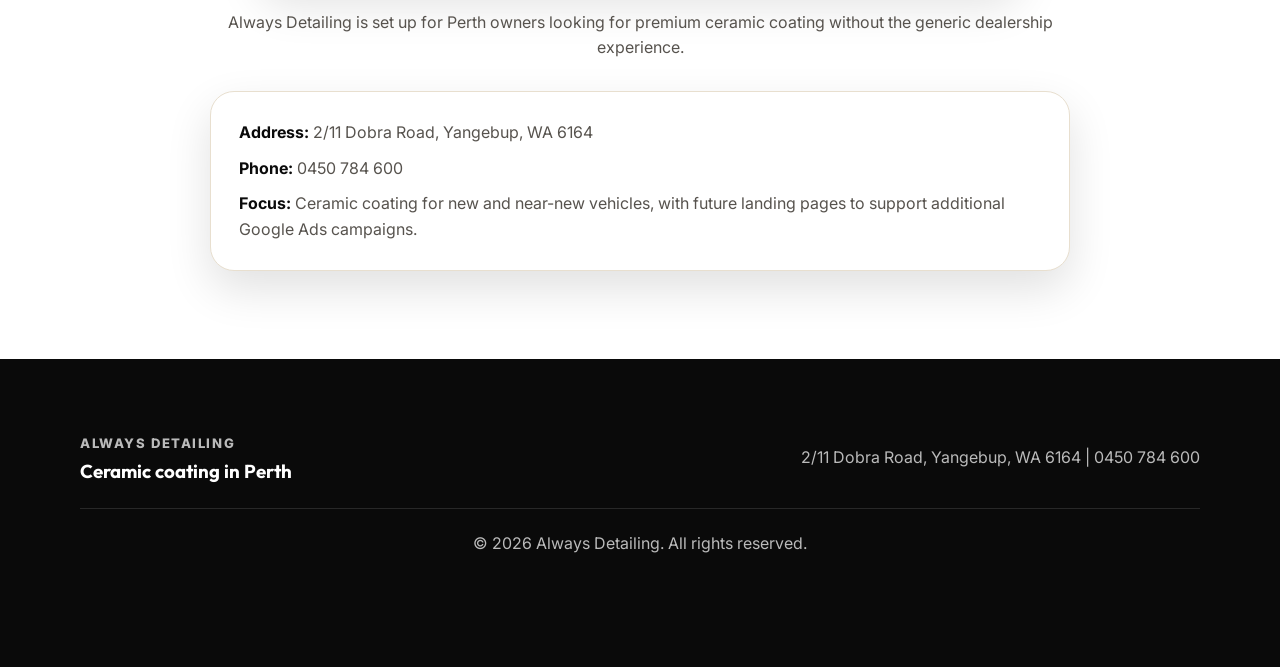
==== commit 813bb045: "feat: reorder landing page sections" ====
--- a/index.html
+++ b/index.html
@@ -1,6 +1,20 @@
 <!DOCTYPE html>
 <html lang="en-AU">
 <head>
+    <!-- Google tag (gtag.js) -->
+    <script async src="https://www.googletagmanager.com/gtag/js?id=G-Q33KK3385E"></script>
+    <script>
+      window.dataLayer = window.dataLayer || [];
+      function gtag(){dataLayer.push(arguments);}
+      gtag('js', new Date());
+
+      gtag('config', 'G-Q33KK3385E');
+    </script>
+    <script>
+      gtag('config', 'AW-11109079339/YBRvCL_DhMIcEKuynLEp', {
+        'phone_conversion_number': '0450 784 600'
+      });
+    </script>
     <meta charset="UTF-8">
     <meta name="viewport" content="width=device-width, initial-scale=1.0">
     <!-- Google Tag Manager -->
@@ -41,7 +55,7 @@
             <a href="#" class="brand brand-lockup" aria-label="Always Detailing home">
                 <img src="always-detailing-logo.webp" alt="Always Detailing logo" class="brand-logo">
             </a>
-            <a href="tel:+61450784600" class="phone-pill">
+            <a href="tel:+61450784600" class="phone-pill" onclick="gtag('event', 'conversion', {'send_to': 'AW-11109079339/YBRvCL_DhMIcEKuynLEp'});">
                 <svg viewBox="0 0 24 24" aria-hidden="true" class="phone-pill-icon">
                     <path d="M22 16.92v3a2 2 0 0 1-2.18 2 19.79 19.79 0 0 1-8.63-3.07 19.5 19.5 0 0 1-6-6 19.79 19.79 0 0 1-3.07-8.67A2 2 0 0 1 4.11 2h3a2 2 0 0 1 2 1.72 12.84 12.84 0 0 0 .7 2.81 2 2 0 0 1-.45 2.11L8.09 9.91a16 16 0 0 0 6 6l1.27-1.27a2 2 0 0 1 2.11-.45 12.84 12.84 0 0 0 2.81.7A2 2 0 0 1 22 16.92z"></path>
                 </svg>
@@ -63,7 +77,7 @@
                         <li>Studio-based service for Perth owners who want lasting gloss and easier maintenance</li>
                     </ul>
                     <div class="cta-row">
-                        <a href="tel:+61450784600" class="btn btn-primary">
+                        <a href="tel:+61450784600" class="btn btn-primary" onclick="gtag('event', 'conversion', {'send_to': 'AW-11109079339/YBRvCL_DhMIcEKuynLEp'});">
                             <svg viewBox="0 0 24 24" aria-hidden="true" class="phone-pill-icon">
                                 <path d="M22 16.92v3a2 2 0 0 1-2.18 2 19.79 19.79 0 0 1-8.63-3.07 19.5 19.79 0 0 1-6-6 19.79 19.79 0 0 1-3.07-8.67A2 2 0 0 1 4.11 2h3a2 2 0 0 1 2 1.72 12.84 12.84 0 0 0 .7 2.81 2 2 0 0 1-.45 2.11L8.09 9.91a16 16 0 0 0 6 6l1.27-1.27a2 2 0 0 1 2.11-.45 12.84 12.84 0 0 0 2.81.7A2 2 0 0 1 22 16.92z"></path>
                             </svg>
@@ -102,6 +116,41 @@
                         <button type="submit" class="btn btn-primary btn-full">Send enquiry</button>
                     </form>
                 </aside>
+            </div>
+        </section>
+
+        <section class="section light-section">
+            <div class="container">
+                <div class="section-heading center showcase-heading">
+                    <h2>Check Out Some of Our Ceramic Coating in Perth</h2>
+                    <p>A look at the calibre of vehicles and finish standards we’re known for across Perth, from prestige cars to performance SUVs and utes.</p>
+                    <a href="tel:+61450784600" class="btn btn-primary section-quote-btn" onclick="gtag('event', 'conversion', {'send_to': 'AW-11109079339/YBRvCL_DhMIcEKuynLEp'});">Call 0450 784 600</a>
+                </div>
+                <div class="gallery-grid">
+                    <div class="gallery-card"><img src="ceramic2.webp" alt="White BYD after ceramic coating outside the Always Detailing workshop" class="gallery-image" style="object-position: center 35%;"></div>
+                    <div class="gallery-card"><img src="alwaysdetailing1.webp" alt="Grey Audi wagon detailed and coated by Always Detailing" class="gallery-image"></div>
+                    <div class="gallery-card"><img src="alwaysdetailing5.webp" alt="Grey Audi sedan with a freshly coated finish" class="gallery-image"></div>
+                    <div class="gallery-card"><img src="ceramic.webp" alt="White Toyota SUV with freshly coated paintwork in the Always Detailing studio" class="gallery-image" style="object-position: center 38%;"></div>
+                    <div class="gallery-card"><img src="ceramic3.webp" alt="Orange Mitsubishi ute after ceramic coating in the Always Detailing studio" class="gallery-image" style="object-position: center 42%;"></div>
+                    <div class="gallery-card"><img src="alwaysdetailing6.webp" alt="Blue Audi sedan with high-gloss ceramic coated paintwork" class="gallery-image"></div>
+                </div>
+            </div>
+        </section>
+
+        <section class="section light-section">
+            <div class="container">
+                <div class="section-heading center showcase-heading">
+                    <h2>See What Our Clients Have To Say About Our Ceramic Coating In Perth</h2>
+                    <p>Real customer feedback from ceramic coating and detailing clients who trusted us with their vehicles.</p>
+                </div>
+                <div class="review-placeholder-grid">
+                    <div class="review-card"><img src="review-1.png" alt="Google review from Andrew Hayden" class="review-image"></div>
+                    <div class="review-card"><img src="review-2.png" alt="Google review from Clint Noordzy" class="review-image"></div>
+                    <div class="review-card"><img src="review-3.png" alt="Google review from Justin Wong" class="review-image"></div>
+                    <div class="review-card"><img src="review-4.png" alt="Google review from Zachary Loh" class="review-image"></div>
+                    <div class="review-card"><img src="review-5.png" alt="Google review from Rod" class="review-image"></div>
+                    <div class="review-card"><img src="review-6.png" alt="Google review from Amelia Forrest" class="review-image"></div>
+                </div>
             </div>
         </section>
 
@@ -166,41 +215,6 @@
             </div>
         </section>
 
-        <section class="section light-section">
-            <div class="container">
-                <div class="section-heading center showcase-heading">
-                    <h2>Check Out Some of Our Ceramic Coating in Perth</h2>
-                    <p>A look at the calibre of vehicles and finish standards we’re known for across Perth, from prestige cars to performance SUVs and utes.</p>
-                    <a href="tel:+61450784600" class="btn btn-primary section-quote-btn">Call 0450 784 600</a>
-                </div>
-                <div class="gallery-grid">
-                    <div class="gallery-card"><img src="ceramic2.webp" alt="White BYD after ceramic coating outside the Always Detailing workshop" class="gallery-image" style="object-position: center 35%;"></div>
-                    <div class="gallery-card"><img src="alwaysdetailing1.webp" alt="Grey Audi wagon detailed and coated by Always Detailing" class="gallery-image"></div>
-                    <div class="gallery-card"><img src="alwaysdetailing5.webp" alt="Grey Audi sedan with a freshly coated finish" class="gallery-image"></div>
-                    <div class="gallery-card"><img src="ceramic.webp" alt="White Toyota SUV with freshly coated paintwork in the Always Detailing studio" class="gallery-image" style="object-position: center 38%;"></div>
-                    <div class="gallery-card"><img src="ceramic3.webp" alt="Orange Mitsubishi ute after ceramic coating in the Always Detailing studio" class="gallery-image" style="object-position: center 42%;"></div>
-                    <div class="gallery-card"><img src="alwaysdetailing6.webp" alt="Blue Audi sedan with high-gloss ceramic coated paintwork" class="gallery-image"></div>
-                </div>
-            </div>
-        </section>
-
-        <section class="section light-section">
-            <div class="container">
-                <div class="section-heading center showcase-heading">
-                    <h2>See What Our Clients Have To Say About Our Ceramic Coating In Perth</h2>
-                    <p>Real customer feedback from ceramic coating and detailing clients who trusted us with their vehicles.</p>
-                </div>
-                <div class="review-placeholder-grid">
-                    <div class="review-card"><img src="review-1.png" alt="Google review from Andrew Hayden" class="review-image"></div>
-                    <div class="review-card"><img src="review-2.png" alt="Google review from Clint Noordzy" class="review-image"></div>
-                    <div class="review-card"><img src="review-3.png" alt="Google review from Justin Wong" class="review-image"></div>
-                    <div class="review-card"><img src="review-4.png" alt="Google review from Zachary Loh" class="review-image"></div>
-                    <div class="review-card"><img src="review-5.png" alt="Google review from Rod" class="review-image"></div>
-                    <div class="review-card"><img src="review-6.png" alt="Google review from Amelia Forrest" class="review-image"></div>
-                </div>
-            </div>
-        </section>
-
         <section id="quote-form" class="section">
             <div class="container form-shell">
                 <div>
@@ -212,7 +226,7 @@
                         <li>Honest guidance on prep and paint correction</li>
                         <li>Convenient Perth studio location in Yangebup</li>
                     </ul>
-                    <a href="tel:+61450784600" class="btn btn-primary">0450 784 600</a>
+                    <a href="tel:+61450784600" class="btn btn-primary" onclick="gtag('event', 'conversion', {'send_to': 'AW-11109079339/YBRvCL_DhMIcEKuynLEp'});">0450 784 600</a>
                 </div>
                 <form id="lead-form" data-netlify="true" name="ceramic-coating-quote" class="quote-form large">
                     <input type="hidden" name="form-name" value="ceramic-coating-quote">
@@ -303,7 +317,7 @@
                 </div>
                 <div class="map-frame location-card">
                     <p><strong>Address:</strong> 2/11 Dobra Road, Yangebup, WA 6164</p>
-                    <p><strong>Phone:</strong> <a href="tel:+61450784600">0450 784 600</a></p>
+                    <p><strong>Phone:</strong> <a href="tel:+61450784600" onclick="gtag('event', 'conversion', {'send_to': 'AW-11109079339/YBRvCL_DhMIcEKuynLEp'});">0450 784 600</a></p>
                     <p><strong>Focus:</strong> Ceramic coating for new and near-new vehicles, with future landing pages to support additional Google Ads campaigns.</p>
                 </div>
             </div>
@@ -338,7 +352,7 @@
     </div>
 
     <div class="mobile-cta">
-        <a href="tel:+61450784600" class="btn btn-primary btn-full mobile-call-btn">
+        <a href="tel:+61450784600" class="btn btn-primary btn-full mobile-call-btn" onclick="gtag('event', 'conversion', {'send_to': 'AW-11109079339/YBRvCL_DhMIcEKuynLEp'});">
             <svg viewBox="0 0 24 24" aria-hidden="true" class="phone-pill-icon">
                 <path d="M22 16.92v3a2 2 0 0 1-2.18 2 19.79 19.79 0 0 1-8.63-3.07 19.5 19.79 0 0 1-6-6 19.79 19.79 0 0 1-3.07-8.67A2 2 0 0 1 4.11 2h3a2 2 0 0 1 2 1.72 12.84 12.84 0 0 0 .7 2.81 2 2 0 0 1-.45 2.11L8.09 9.91a16 16 0 0 0 6 6l1.27-1.27a2 2 0 0 1 2.11-.45 12.84 12.84 0 0 0 2.81.7A2 2 0 0 1 22 16.92z"></path>
             </svg>
@@ -382,6 +396,12 @@
                         headers: { "Content-Type": "application/x-www-form-urlencoded" }
                     })
                     .then(() => {
+                        window.dataLayer = window.dataLayer || [];
+                        window.dataLayer.push({
+                            event: "form_submit",
+                            form_name: form.getAttribute("name") || "",
+                            form_location: form.id || ""
+                        });
                         modal.style.display = "flex";
                         document.body.style.overflow = "hidden";
                         form.reset();
--- a/style.css
+++ b/style.css
@@ -465,8 +465,12 @@
 
 .gallery-grid {
     display: grid;
-    grid-template-columns: repeat(3, minmax(0, 1fr));
+    grid-template-columns: repeat(2, minmax(0, 1fr));
     gap: 24px;
+}
+
+.review-placeholder-grid {
+    grid-template-columns: repeat(2, minmax(0, 1fr));
 }
 
 .gallery-card,
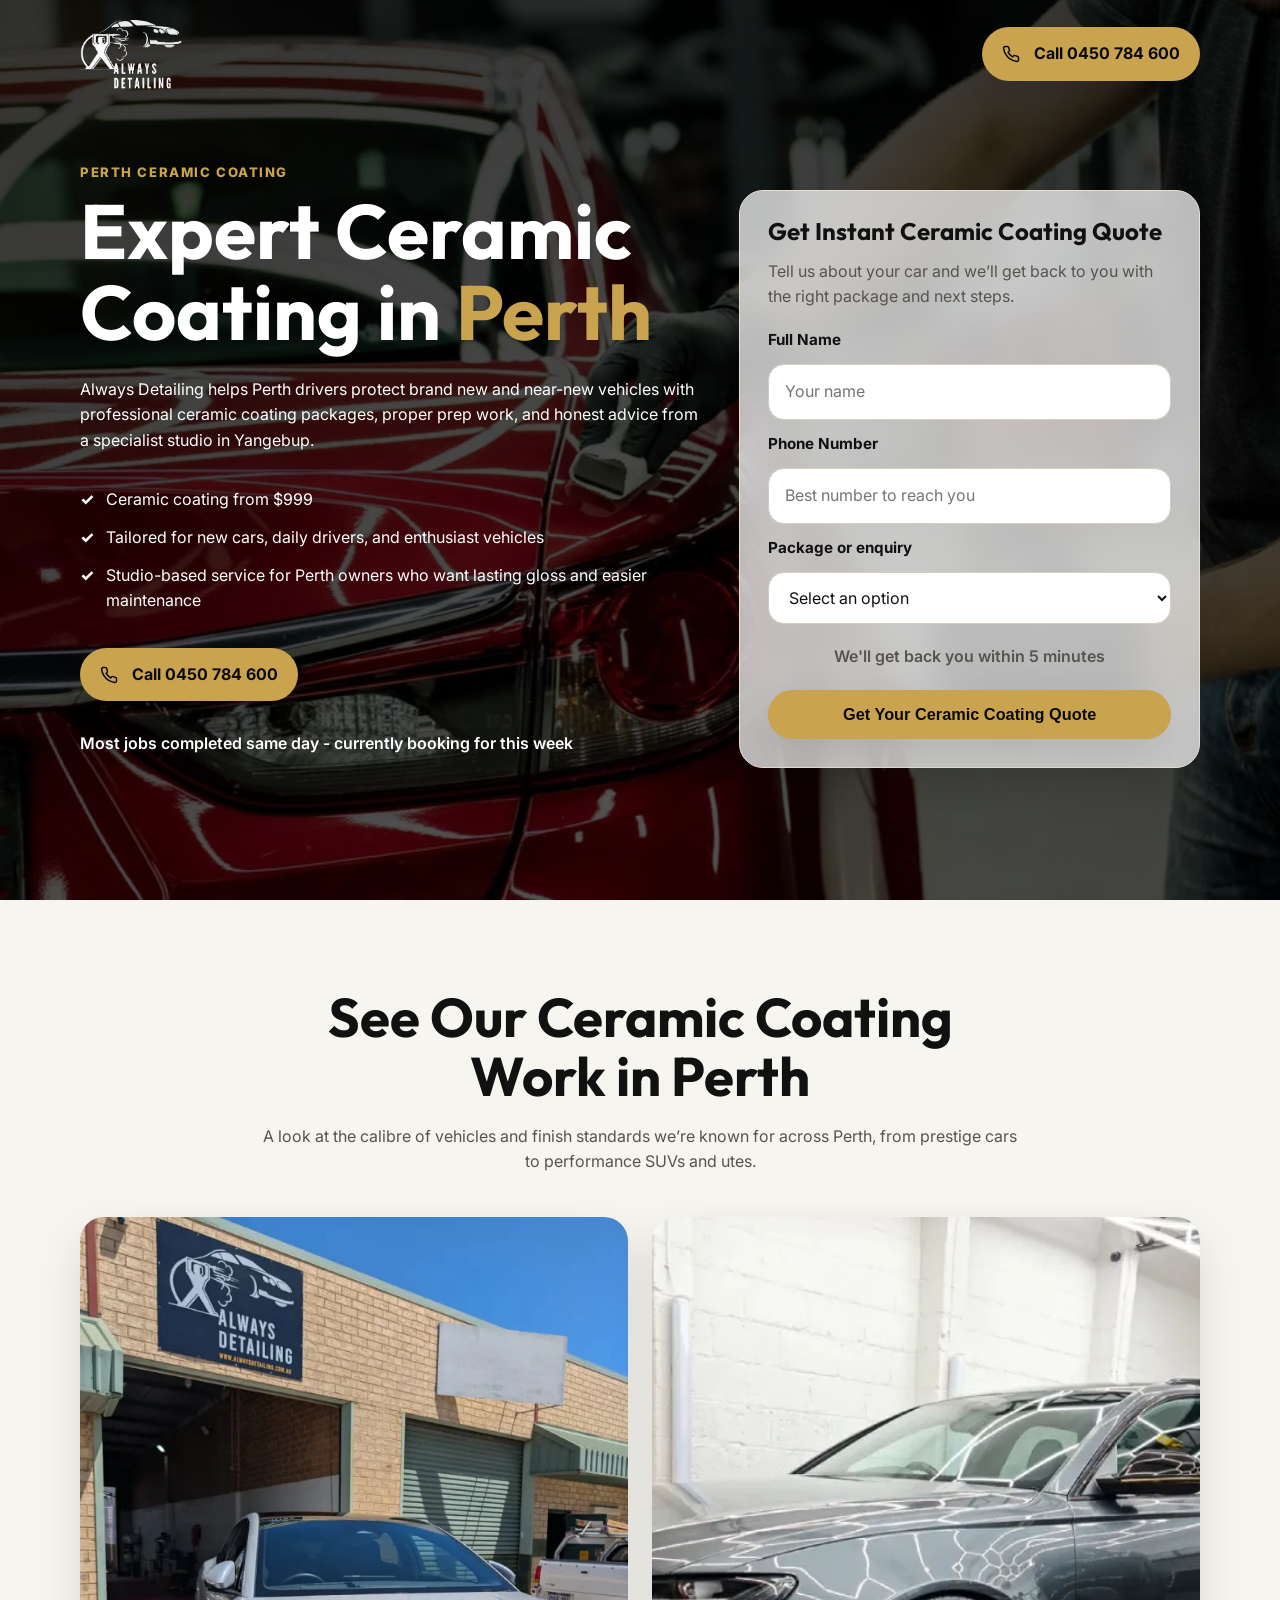
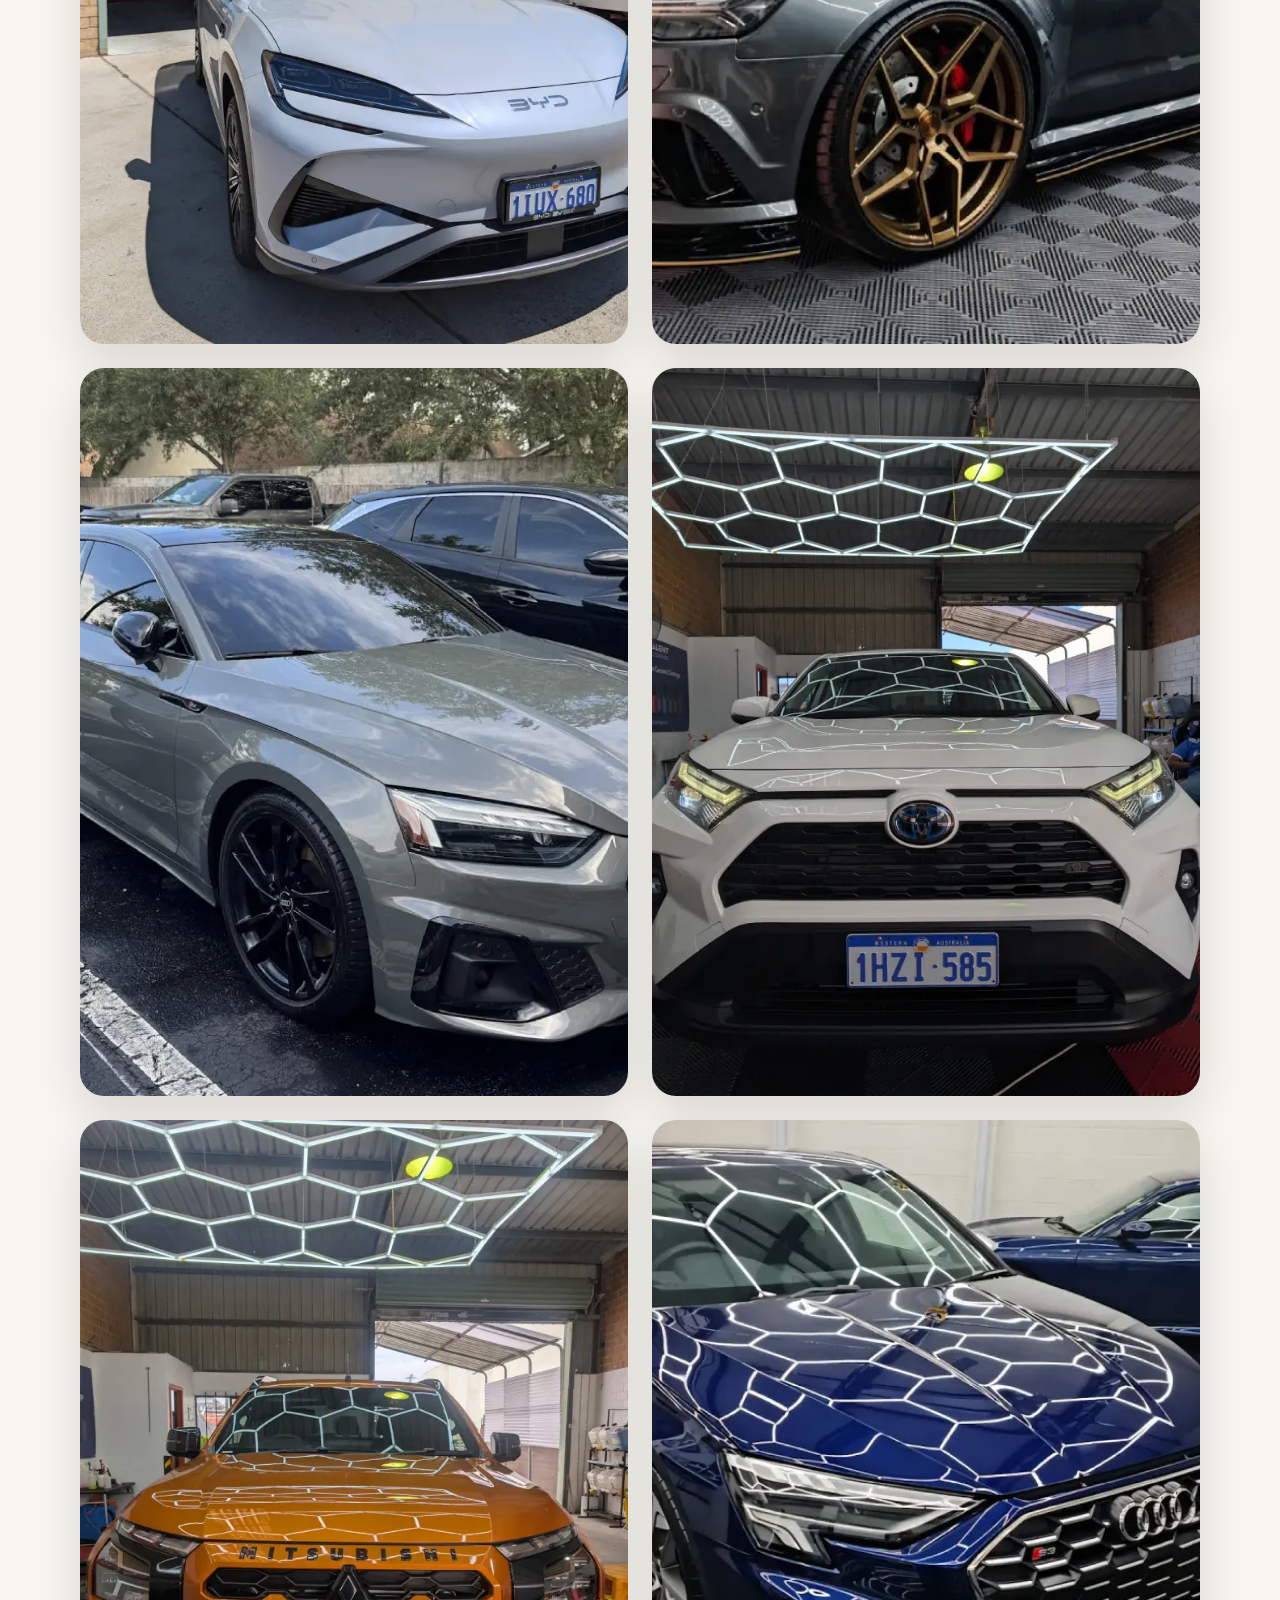
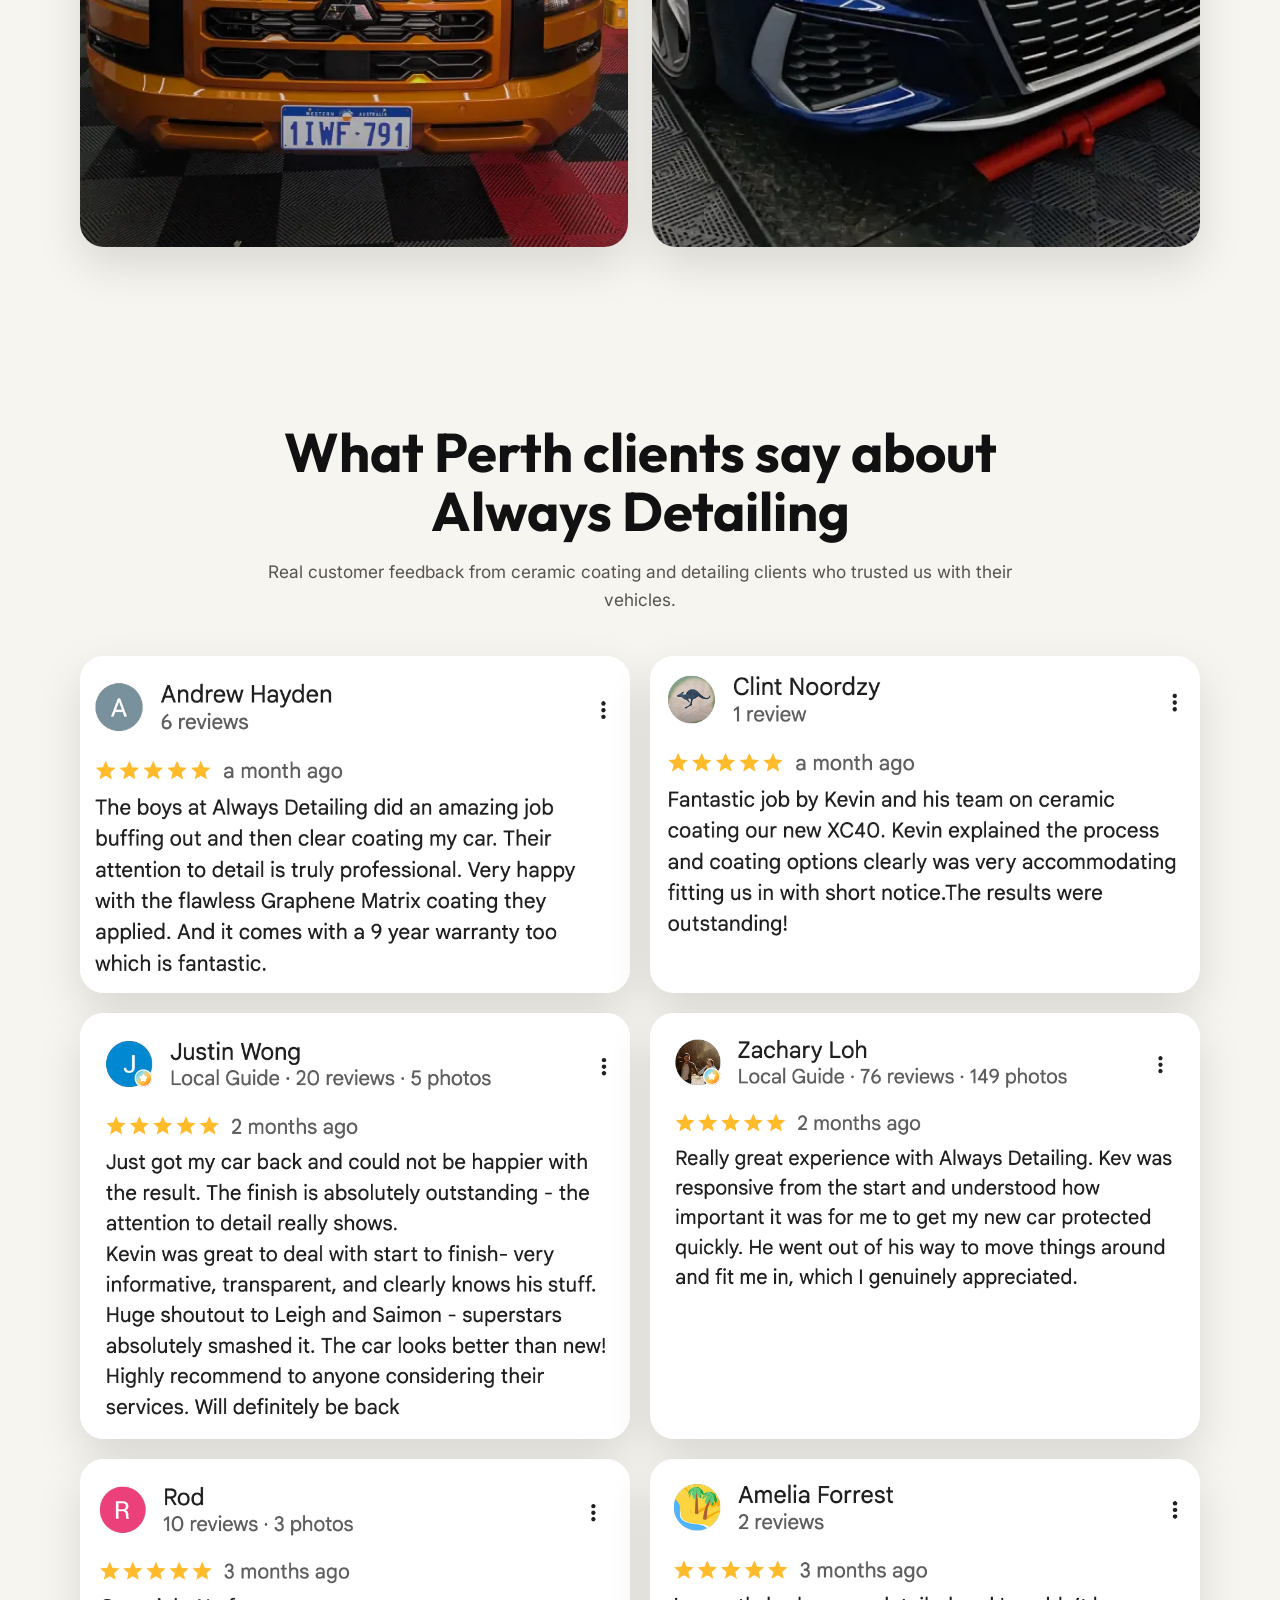
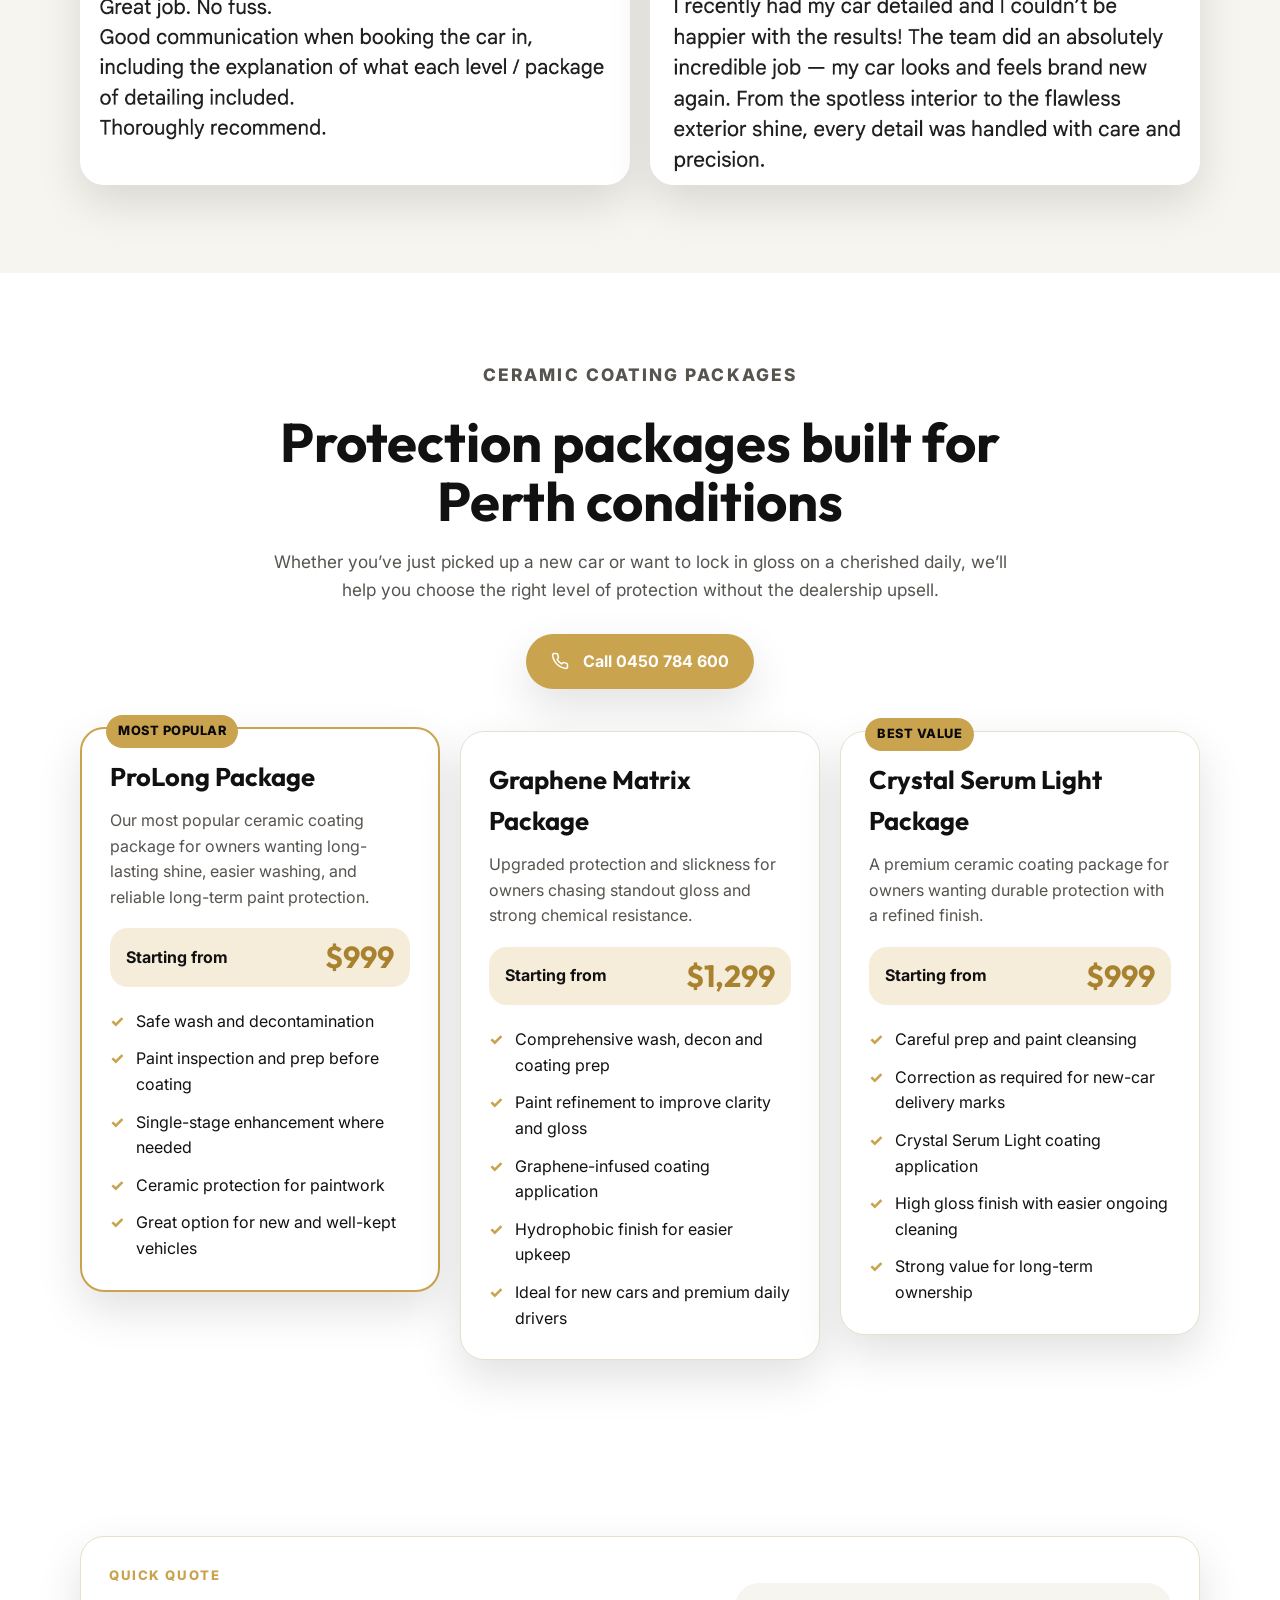
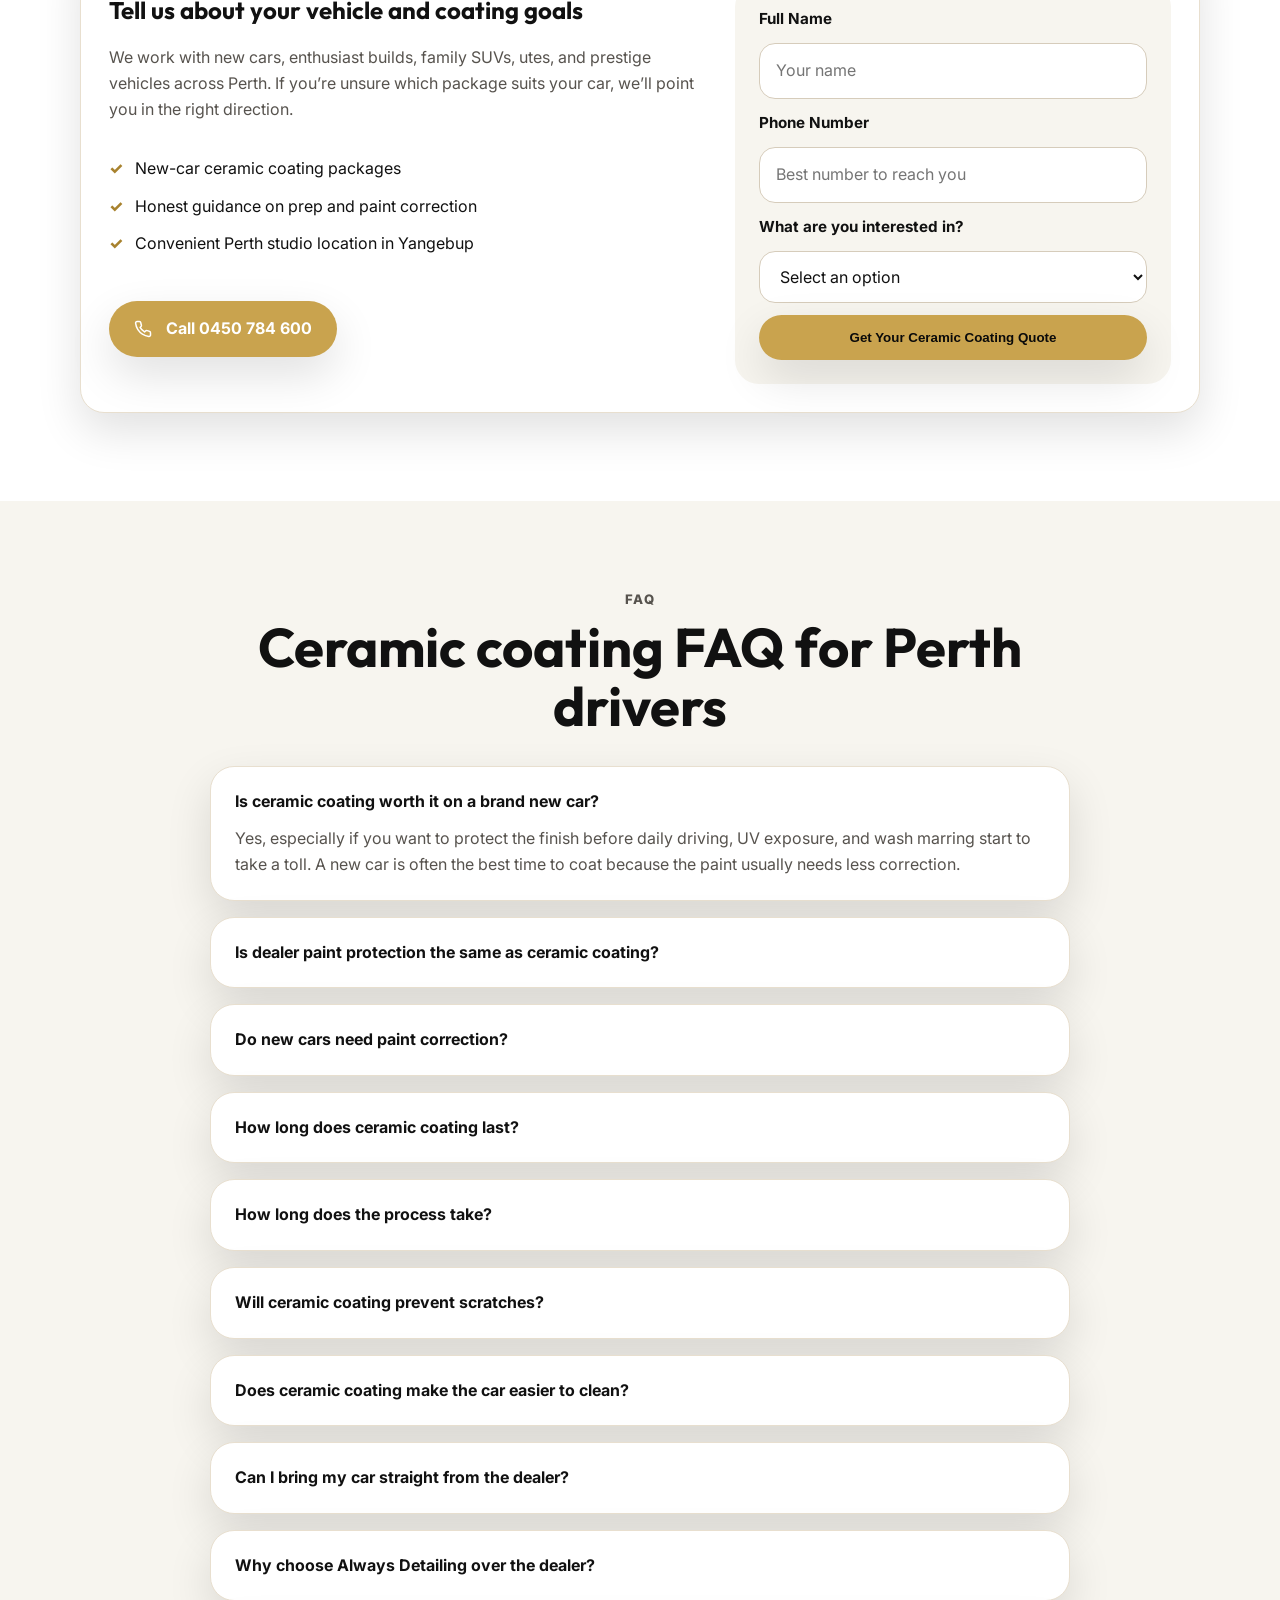
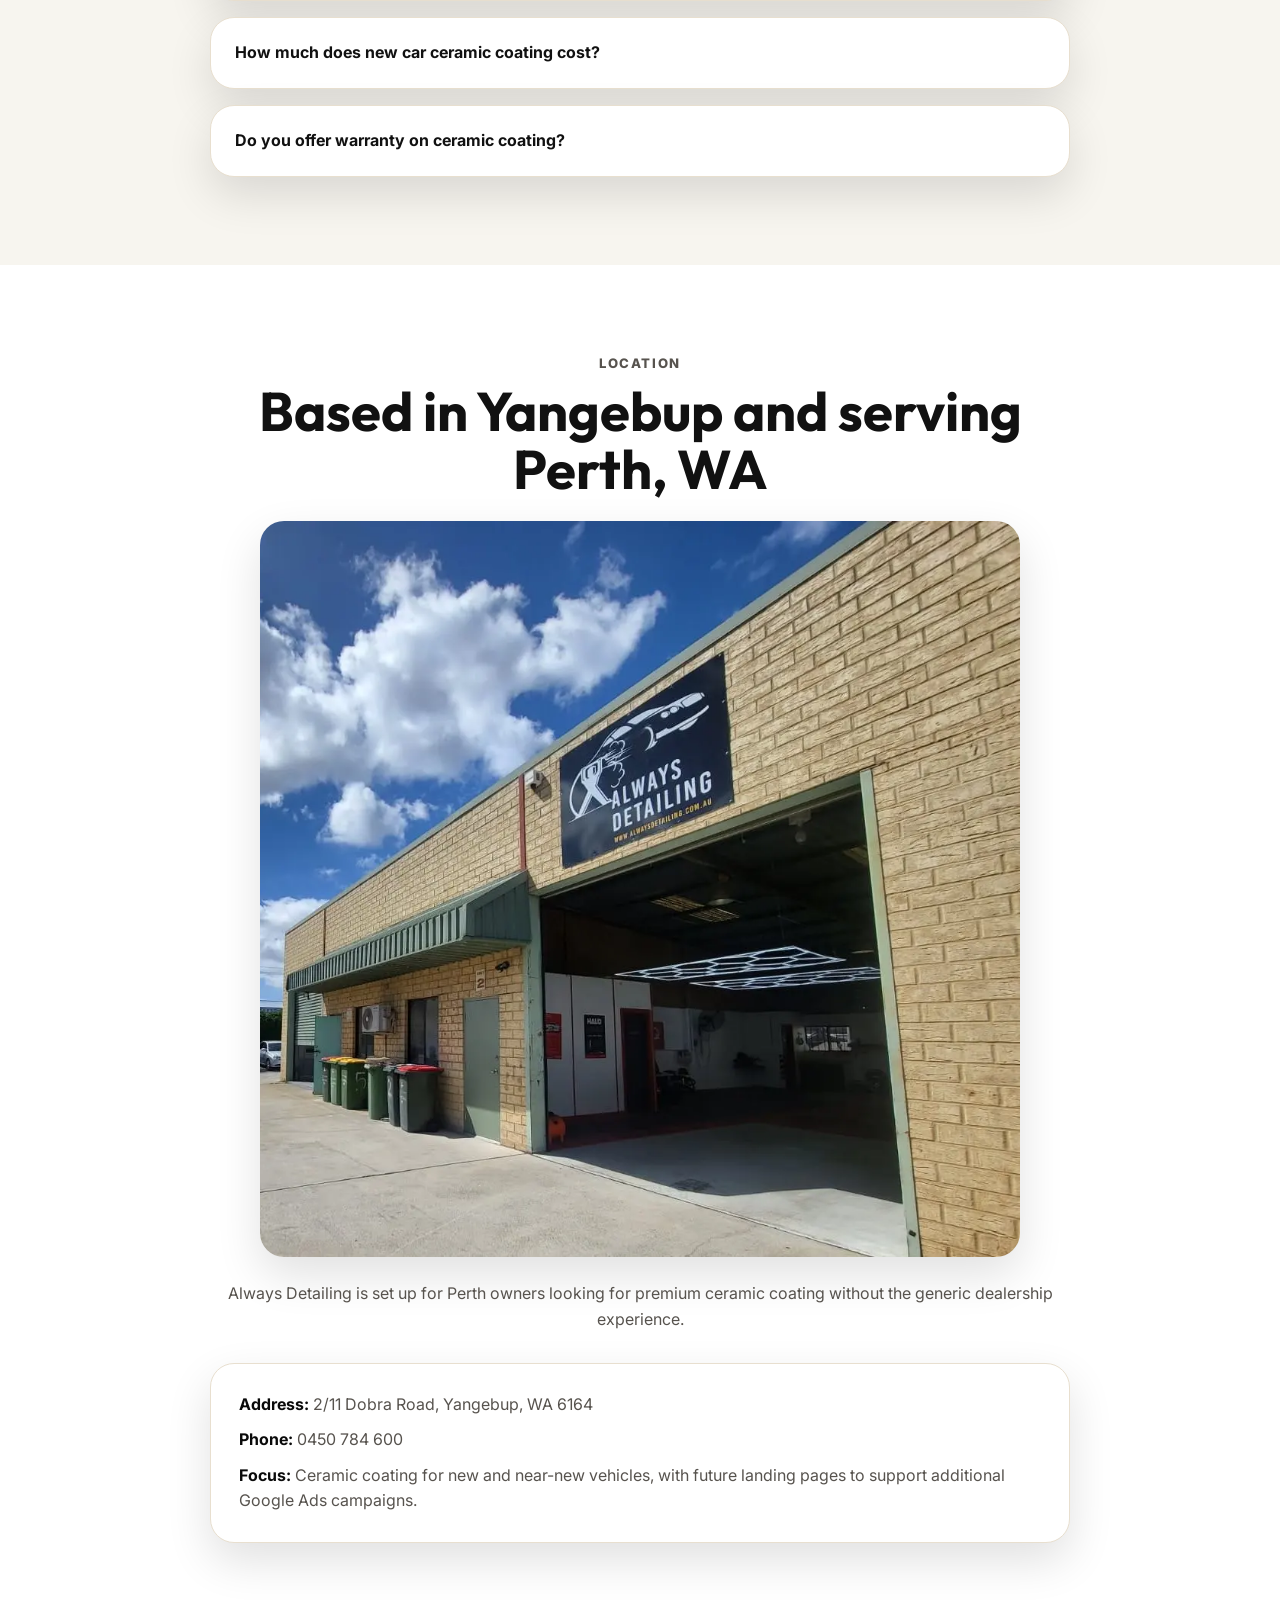
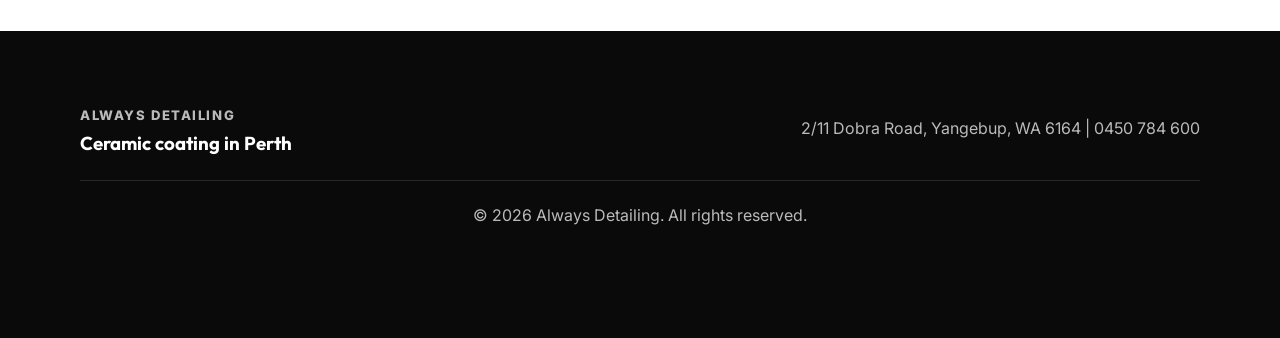
==== commit c3a06c18: "feat: refine mobile landing page UX" ====
--- a/index.html
+++ b/index.html
@@ -67,34 +67,29 @@
     <main>
         <section class="hero">
             <div class="container hero-grid">
-                <div class="hero-copy">
+                <div class="hero-copy hero-copy-spacious">
                     <p class="eyebrow">Perth Ceramic Coating</p>
-                    <h1>Premium ceramic coating in <span>Perth</span> for cars worth protecting.</h1>
+                    <h1>Expert Ceramic Coating in <span>Perth</span></h1>
                     <p class="hero-text">Always Detailing helps Perth drivers protect brand new and near-new vehicles with professional ceramic coating packages, proper prep work, and honest advice from a specialist studio in Yangebup.</p>
                     <ul class="check-list">
-                        <li>Packages starting from $999</li>
+                        <li>Ceramic coating from $999</li>
                         <li>Tailored for new cars, daily drivers, and enthusiast vehicles</li>
                         <li>Studio-based service for Perth owners who want lasting gloss and easier maintenance</li>
                     </ul>
                     <div class="cta-row">
-                        <a href="tel:+61450784600" class="btn btn-primary" onclick="gtag('event', 'conversion', {'send_to': 'AW-11109079339/YBRvCL_DhMIcEKuynLEp'});">
+                        <a href="tel:+61450784600" class="phone-pill" onclick="gtag('event', 'conversion', {'send_to': 'AW-11109079339/YBRvCL_DhMIcEKuynLEp'});">
                             <svg viewBox="0 0 24 24" aria-hidden="true" class="phone-pill-icon">
                                 <path d="M22 16.92v3a2 2 0 0 1-2.18 2 19.79 19.79 0 0 1-8.63-3.07 19.5 19.79 0 0 1-6-6 19.79 19.79 0 0 1-3.07-8.67A2 2 0 0 1 4.11 2h3a2 2 0 0 1 2 1.72 12.84 12.84 0 0 0 .7 2.81 2 2 0 0 1-.45 2.11L8.09 9.91a16 16 0 0 0 6 6l1.27-1.27a2 2 0 0 1 2.11-.45 12.84 12.84 0 0 0 2.81.7A2 2 0 0 1 22 16.92z"></path>
                             </svg>
-                <span>Call Now</span>
-            </a>
-                        <a href="#quote-form" class="btn btn-secondary">Request a quote</a>
+                            <span>Call 0450 784 600</span>
+                        </a>
                     </div>
                     <div class="hero-location">
-                        <svg viewBox="0 0 24 24" aria-hidden="true" class="hero-location-icon">
-                            <path d="M21 10c0 7-9 13-9 13S3 17 3 10a9 9 0 1 1 18 0z"></path>
-                            <circle cx="12" cy="10" r="3"></circle>
-                        </svg>
-                        <span>2/11 Dobra Road, Yangebup WA 6164 • Serving Perth and surrounding suburbs</span>
+                        <span>Most jobs completed same day - currently booking for this week</span>
                     </div>
                 </div>
                 <aside class="quote-card" id="hero-form-top">
-                    <h2>Get a ceramic coating quote</h2>
+                    <h2>Get Instant Ceramic Coating Quote</h2>
                     <p>Tell us about your car and we’ll get back to you with the right package and next steps.</p>
                     <form data-netlify="true" name="hero-ceramic-coating-quote" class="quote-form">
                         <input type="hidden" name="form-name" value="hero-ceramic-coating-quote">
@@ -113,7 +108,8 @@
                             <option value="Need help choosing">Need help choosing</option>
                         </select>
 
-                        <button type="submit" class="btn btn-primary btn-full">Send enquiry</button>
+                        <p class="quote-response-time">We'll get back you within 5 minutes</p>
+                        <button type="submit" class="btn btn-primary btn-full">Get Your Ceramic Coating Quote</button>
                     </form>
                 </aside>
             </div>
@@ -122,9 +118,14 @@
         <section class="section light-section">
             <div class="container">
                 <div class="section-heading center showcase-heading">
-                    <h2>Check Out Some of Our Ceramic Coating in Perth</h2>
+                    <h2>See Our Ceramic Coating Work in Perth</h2>
                     <p>A look at the calibre of vehicles and finish standards we’re known for across Perth, from prestige cars to performance SUVs and utes.</p>
-                    <a href="tel:+61450784600" class="btn btn-primary section-quote-btn" onclick="gtag('event', 'conversion', {'send_to': 'AW-11109079339/YBRvCL_DhMIcEKuynLEp'});">Call 0450 784 600</a>
+                    <a href="tel:+61450784600" class="btn btn-primary section-quote-btn showcase-mobile-call" onclick="gtag('event', 'conversion', {'send_to': 'AW-11109079339/YBRvCL_DhMIcEKuynLEp'});">
+                        <svg viewBox="0 0 24 24" aria-hidden="true" class="phone-pill-icon">
+                            <path d="M22 16.92v3a2 2 0 0 1-2.18 2 19.79 19.79 0 0 1-8.63-3.07 19.5 19.79 0 0 1-6-6 19.79 19.79 0 0 1-3.07-8.67A2 2 0 0 1 4.11 2h3a2 2 0 0 1 2 1.72 12.84 12.84 0 0 0 .7 2.81 2 2 0 0 1-.45 2.11L8.09 9.91a16 16 0 0 0 6 6l1.27-1.27a2 2 0 0 1 2.11-.45 12.84 12.84 0 0 0 2.81.7A2 2 0 0 1 22 16.92z"></path>
+                        </svg>
+                        <span>Call 0450 784 600</span>
+                    </a>
                 </div>
                 <div class="gallery-grid">
                     <div class="gallery-card"><img src="ceramic2.webp" alt="White BYD after ceramic coating outside the Always Detailing workshop" class="gallery-image" style="object-position: center 35%;"></div>
@@ -140,7 +141,7 @@
         <section class="section light-section">
             <div class="container">
                 <div class="section-heading center showcase-heading">
-                    <h2>See What Our Clients Have To Say About Our Ceramic Coating In Perth</h2>
+                    <h2>What Perth clients say about Always Detailing</h2>
                     <p>Real customer feedback from ceramic coating and detailing clients who trusted us with their vehicles.</p>
                 </div>
                 <div class="review-placeholder-grid">
@@ -160,10 +161,15 @@
                     <p class="section-kicker">Ceramic Coating Packages</p>
                     <h2>Protection packages built for Perth conditions</h2>
                     <p>Whether you’ve just picked up a new car or want to lock in gloss on a cherished daily, we’ll help you choose the right level of protection without the dealership upsell.</p>
-                    <a href="#quote-form" class="btn btn-primary section-quote-btn">Get quote</a>
+                    <a href="tel:+61450784600" class="btn btn-primary section-quote-btn section-call-btn" onclick="gtag('event', 'conversion', {'send_to': 'AW-11109079339/YBRvCL_DhMIcEKuynLEp'});">
+                        <svg viewBox="0 0 24 24" aria-hidden="true" class="phone-pill-icon">
+                            <path d="M22 16.92v3a2 2 0 0 1-2.18 2 19.79 19.79 0 0 1-8.63-3.07 19.5 19.79 0 0 1-6-6 19.79 19.79 0 0 1-3.07-8.67A2 2 0 0 1 4.11 2h3a2 2 0 0 1 2 1.72 12.84 12.84 0 0 0 .7 2.81 2 2 0 0 1-.45 2.11L8.09 9.91a16 16 0 0 0 6 6l1.27-1.27a2 2 0 0 1 2.11-.45 12.84 12.84 0 0 0 2.81.7A2 2 0 0 1 22 16.92z"></path>
+                        </svg>
+                        <span>Call 0450 784 600</span>
+                    </a>
                 </div>
                 <div class="packages-grid">
-                    <article class="package-card featured-package">
+                    <article class="package-card featured-package package-mobile-first">
                         <div class="package-badge">Most Popular</div>
                         <h3>ProLong Package</h3>
                         <p class="package-subtitle">Our most popular ceramic coating package for owners wanting long-lasting shine, easier washing, and reliable long-term paint protection.</p>
@@ -197,6 +203,7 @@
                     </article>
 
                     <article class="package-card">
+                        <div class="package-badge">Best Value</div>
                         <h3>Crystal Serum Light Package</h3>
                         <p class="package-subtitle">A premium ceramic coating package for owners wanting durable protection with a refined finish.</p>
                         <div class="package-meta">
@@ -217,7 +224,7 @@
 
         <section id="quote-form" class="section">
             <div class="container form-shell">
-                <div>
+                <div class="quote-copy-spacious">
                     <p class="eyebrow">Quick Quote</p>
                     <h2>Tell us about your vehicle and coating goals</h2>
                     <p class="section-copy">We work with new cars, enthusiast builds, family SUVs, utes, and prestige vehicles across Perth. If you’re unsure which package suits your car, we’ll point you in the right direction.</p>
@@ -226,7 +233,12 @@
                         <li>Honest guidance on prep and paint correction</li>
                         <li>Convenient Perth studio location in Yangebup</li>
                     </ul>
-                    <a href="tel:+61450784600" class="btn btn-primary" onclick="gtag('event', 'conversion', {'send_to': 'AW-11109079339/YBRvCL_DhMIcEKuynLEp'});">0450 784 600</a>
+                    <a href="tel:+61450784600" class="btn btn-primary section-call-btn" onclick="gtag('event', 'conversion', {'send_to': 'AW-11109079339/YBRvCL_DhMIcEKuynLEp'});">
+                        <svg viewBox="0 0 24 24" aria-hidden="true" class="phone-pill-icon">
+                            <path d="M22 16.92v3a2 2 0 0 1-2.18 2 19.79 19.79 0 0 1-8.63-3.07 19.5 19.79 0 0 1-6-6 19.79 19.79 0 0 1-3.07-8.67A2 2 0 0 1 4.11 2h3a2 2 0 0 1 2 1.72 12.84 12.84 0 0 0 .7 2.81 2 2 0 0 1-.45 2.11L8.09 9.91a16 16 0 0 0 6 6l1.27-1.27a2 2 0 0 1 2.11-.45 12.84 12.84 0 0 0 2.81.7A2 2 0 0 1 22 16.92z"></path>
+                        </svg>
+                        <span>Call 0450 784 600</span>
+                    </a>
                 </div>
                 <form id="lead-form" data-netlify="true" name="ceramic-coating-quote" class="quote-form large">
                     <input type="hidden" name="form-name" value="ceramic-coating-quote">
@@ -245,7 +257,7 @@
                         <option value="Need coating advice">Need coating advice</option>
                     </select>
 
-                    <button type="submit" class="btn btn-primary btn-full">Request quote</button>
+                    <button type="submit" class="btn btn-primary btn-full">Get Your Ceramic Coating Quote</button>
                 </form>
             </div>
         </section>
@@ -365,6 +377,8 @@
             const modal = document.getElementById("success-modal");
             const closeButtons = document.querySelectorAll(".close-modal, .close-modal-btn");
             const siteHeader = document.querySelector(".site-header");
+            const mobileCta = document.querySelector(".mobile-cta");
+            const heroForm = document.getElementById("hero-form-top");
 
             const syncHeaderState = () => {
                 if (!siteHeader) return;
@@ -375,8 +389,27 @@
                 }
             };
 
+            const syncMobileCta = () => {
+                if (!mobileCta) return;
+
+                if (window.innerWidth > 768 || !heroForm) {
+                    mobileCta.classList.remove("is-visible");
+                    return;
+                }
+
+                const formBottom = heroForm.getBoundingClientRect().bottom + window.scrollY;
+                if (window.scrollY > formBottom) {
+                    mobileCta.classList.add("is-visible");
+                } else {
+                    mobileCta.classList.remove("is-visible");
+                }
+            };
+
             syncHeaderState();
+            syncMobileCta();
             window.addEventListener("scroll", syncHeaderState, { passive: true });
+            window.addEventListener("scroll", syncMobileCta, { passive: true });
+            window.addEventListener("resize", syncMobileCta);
 
             document.querySelectorAll("a[href='#quote-form']").forEach((link) => {
                 link.addEventListener("click", (event) => {
@@ -395,7 +428,10 @@
                         body: new URLSearchParams(formData).toString(),
                         headers: { "Content-Type": "application/x-www-form-urlencoded" }
                     })
-                    .then(() => {
+                    .then((response) => {
+                        if (!response.ok) {
+                            throw new Error(`Form submission failed with status ${response.status}`);
+                        }
                         window.dataLayer = window.dataLayer || [];
                         window.dataLayer.push({
                             event: "form_submit",
--- a/style.css
+++ b/style.css
@@ -278,6 +278,61 @@
     font-weight: 600;
 }
 
+.hero-copy-spacious h1 {
+    margin-bottom: 24px;
+}
+
+.hero-copy-spacious .hero-text {
+    margin-bottom: 10px;
+}
+
+.hero-copy-spacious .check-list {
+    margin: 34px 0;
+}
+
+.hero-copy-spacious .cta-row {
+    margin-bottom: 30px;
+}
+
+.quote-copy-spacious .eyebrow {
+    margin-bottom: 12px;
+}
+
+.quote-copy-spacious h2 {
+    margin-bottom: 22px;
+}
+
+.quote-copy-spacious .section-copy {
+    margin-bottom: 12px;
+}
+
+.quote-copy-spacious .check-list {
+    margin: 34px 0;
+}
+
+.quote-copy-spacious .section-call-btn {
+    margin-top: 10px;
+}
+
+#hero-form-top h2 {
+    margin-bottom: 14px;
+}
+
+#hero-form-top p {
+    margin-bottom: 8px;
+}
+
+.quote-response-time {
+    margin: 8px 0 2px;
+    text-align: center;
+    font-weight: 600;
+    color: var(--text);
+}
+
+#hero-form-top .btn-full {
+    font-size: 1.02rem;
+}
+
 .hero-location-icon {
     width: 18px;
     height: 18px;
@@ -383,6 +438,18 @@
 
 .section-quote-btn {
     margin-top: 6px;
+}
+
+.showcase-mobile-call {
+    display: none;
+    margin-top: 18px;
+    gap: 10px;
+    color: var(--white);
+}
+
+.section-call-btn {
+    gap: 10px;
+    color: var(--white);
 }
 
 .review-placeholder-grid,
@@ -707,6 +774,10 @@
     .footer-contact {
         justify-items: start;
     }
+
+    .package-mobile-first {
+        order: -1;
+    }
 }
 
 @media (max-width: 768px) {
@@ -730,7 +801,7 @@
     }
 
     .hero-copy h1 {
-        font-size: 2.6rem;
+        font-size: 2.8rem;
     }
 
     .hero-text {
@@ -766,8 +837,23 @@
         margin-right: 0;
     }
 
-    .hero .cta-row .btn-primary {
+    .hero .cta-row .phone-pill {
+        padding: 14px 20px;
+        font-size: 0.96rem;
+        min-width: 220px;
+        justify-content: center;
         gap: 10px;
+    }
+
+    .hero .cta-row .phone-pill span {
+        color: var(--white);
+    }
+
+    .hero .cta-row .phone-pill-icon {
+        width: 20px;
+        height: 20px;
+        color: var(--white);
+        animation: phone-wiggle 3.2s ease-in-out infinite;
     }
 
     .cta-row {
@@ -778,6 +864,10 @@
         justify-content: center;
         text-align: center;
         width: 100%;
+    }
+
+    .quote-form .btn-full {
+        color: var(--white);
     }
 
     .mobile-cta {
@@ -810,6 +900,10 @@
         transform: translateX(-50%) translateY(0);
     }
 
+    .showcase-mobile-call {
+        display: inline-flex;
+    }
+
     .site-footer {
         padding-bottom: 140px;
     }
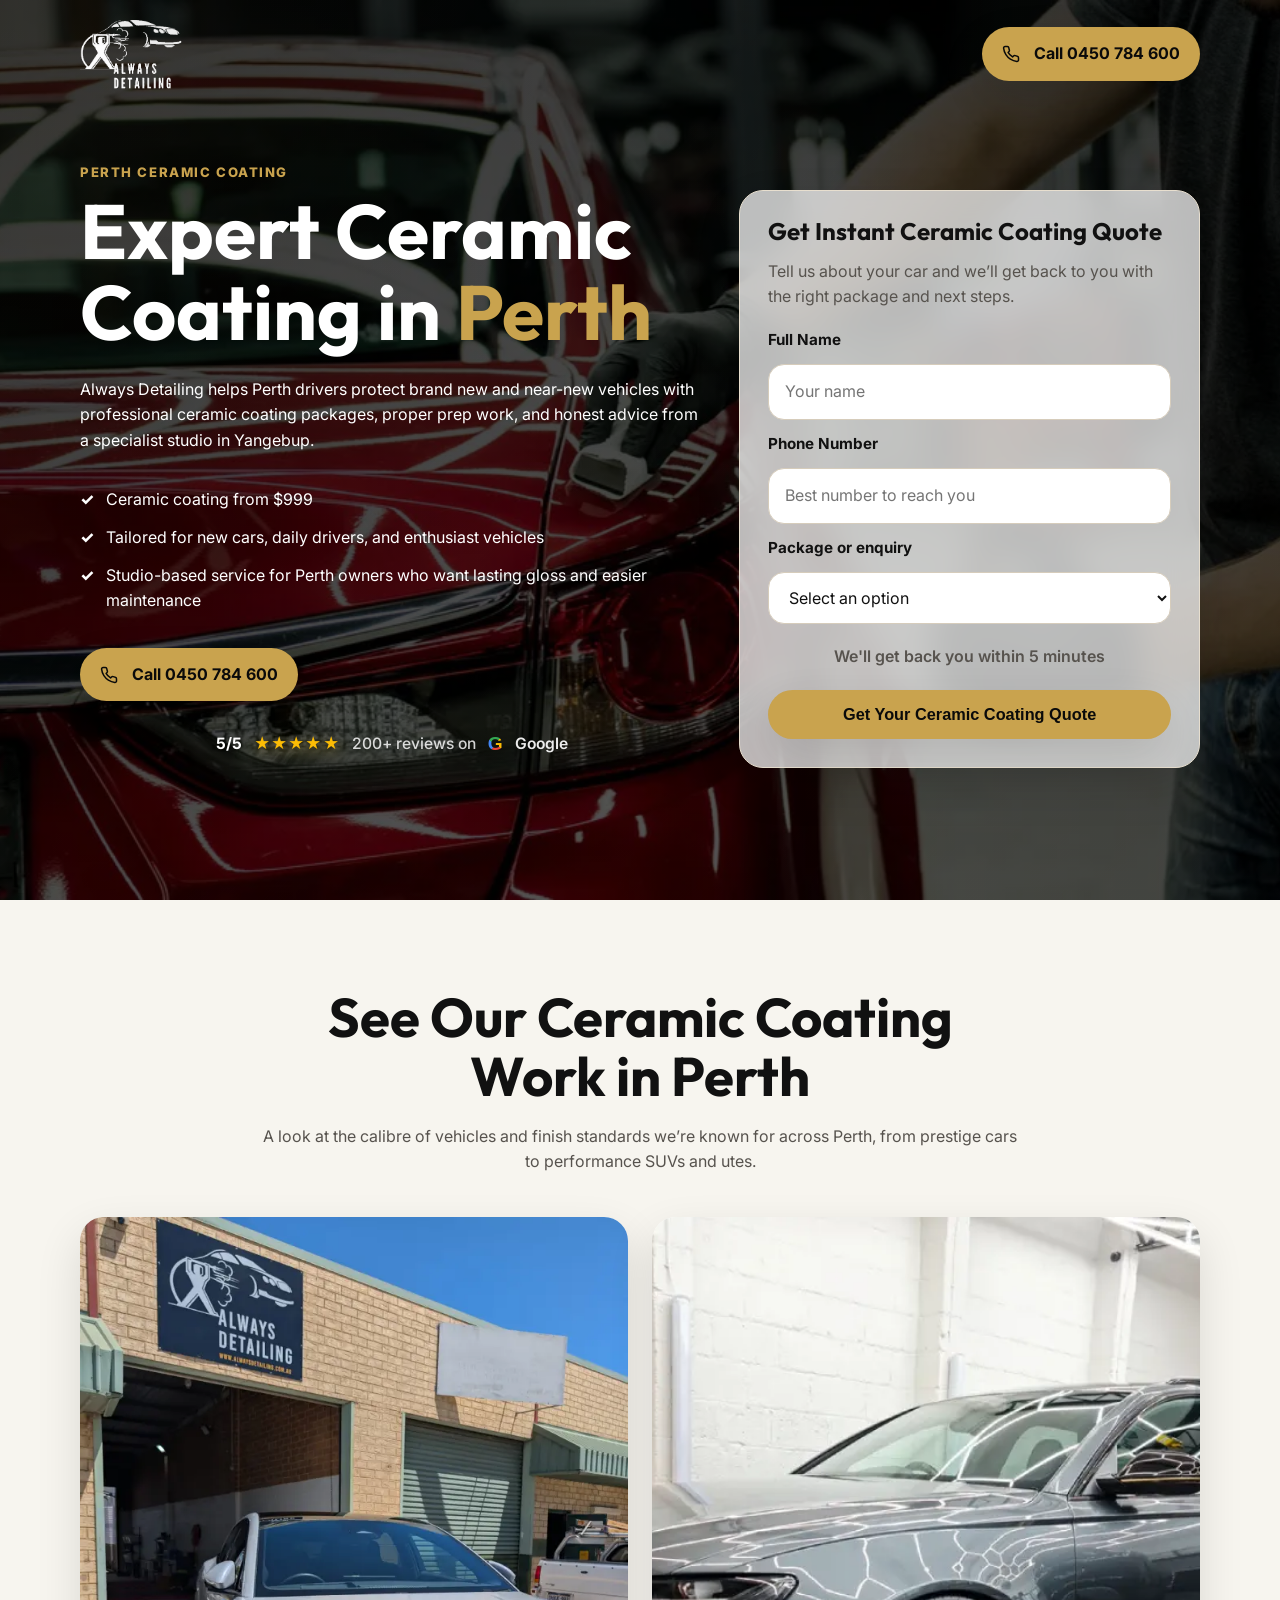
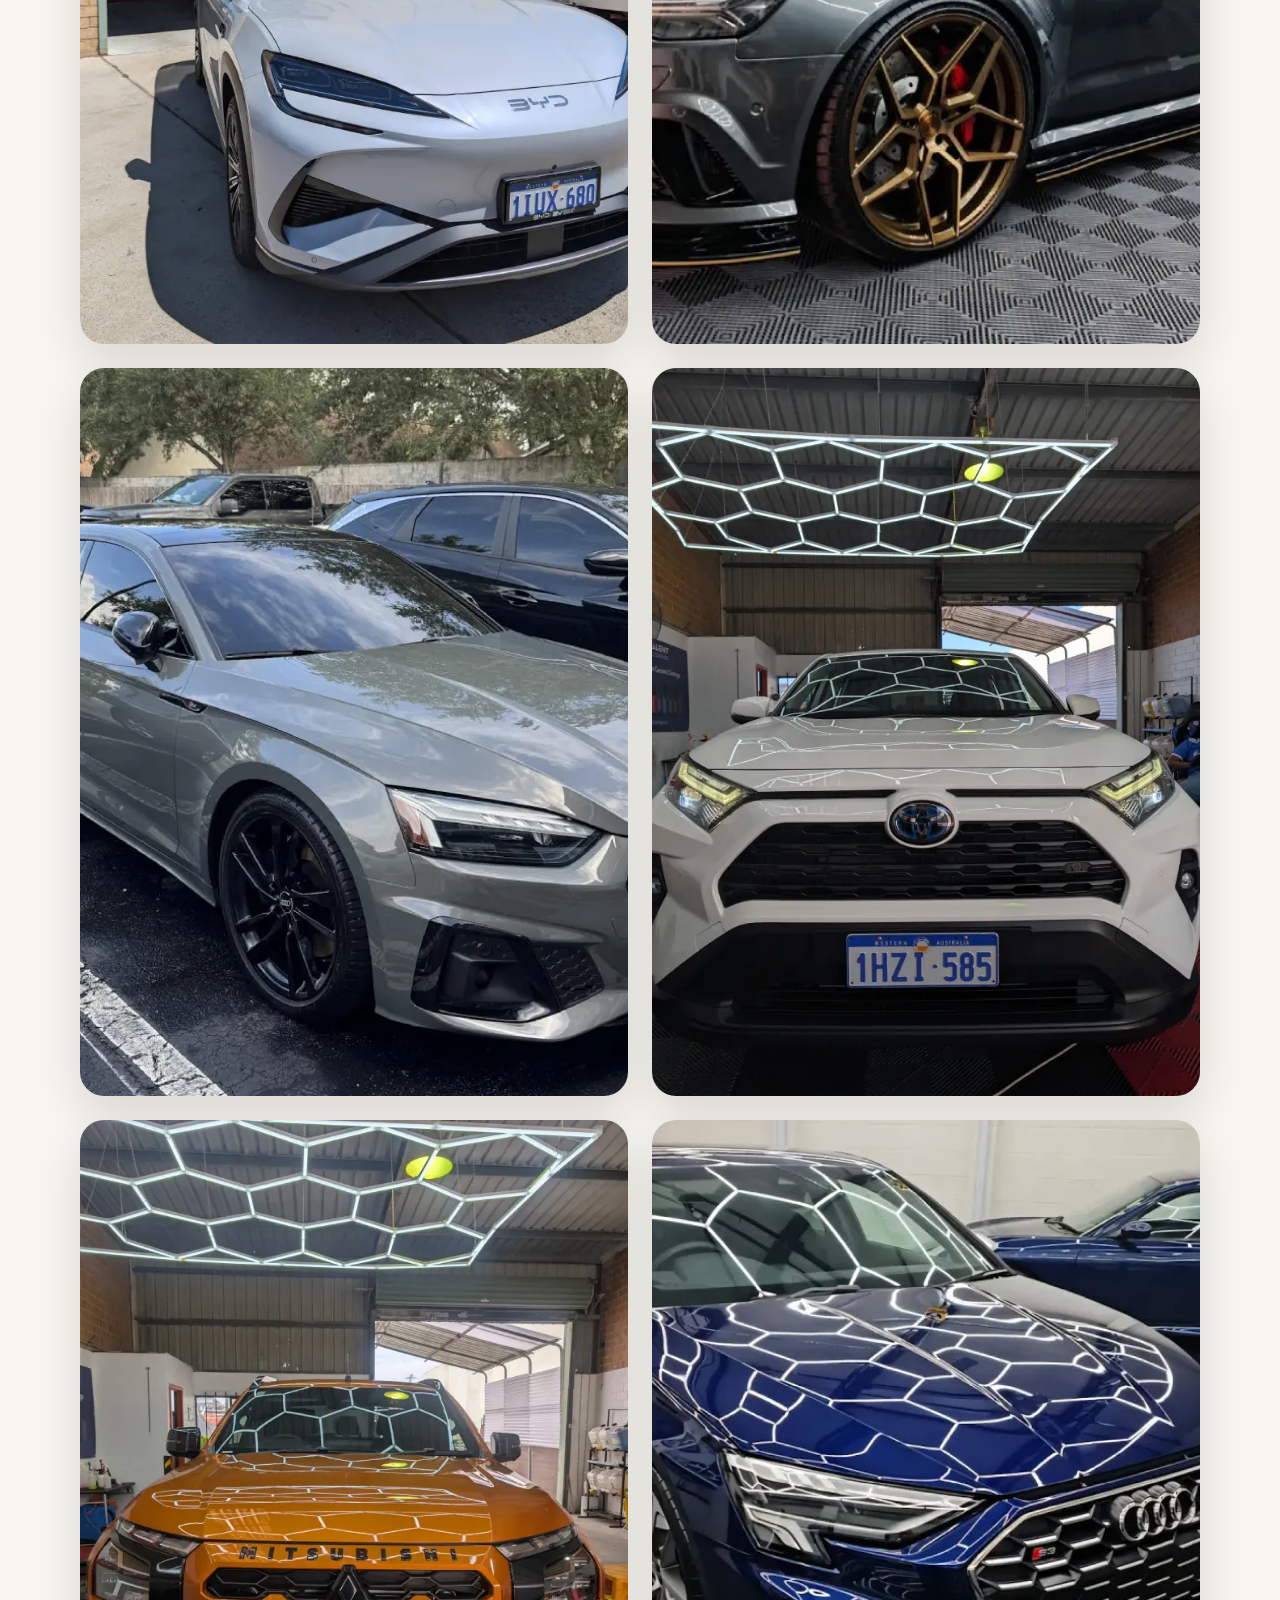
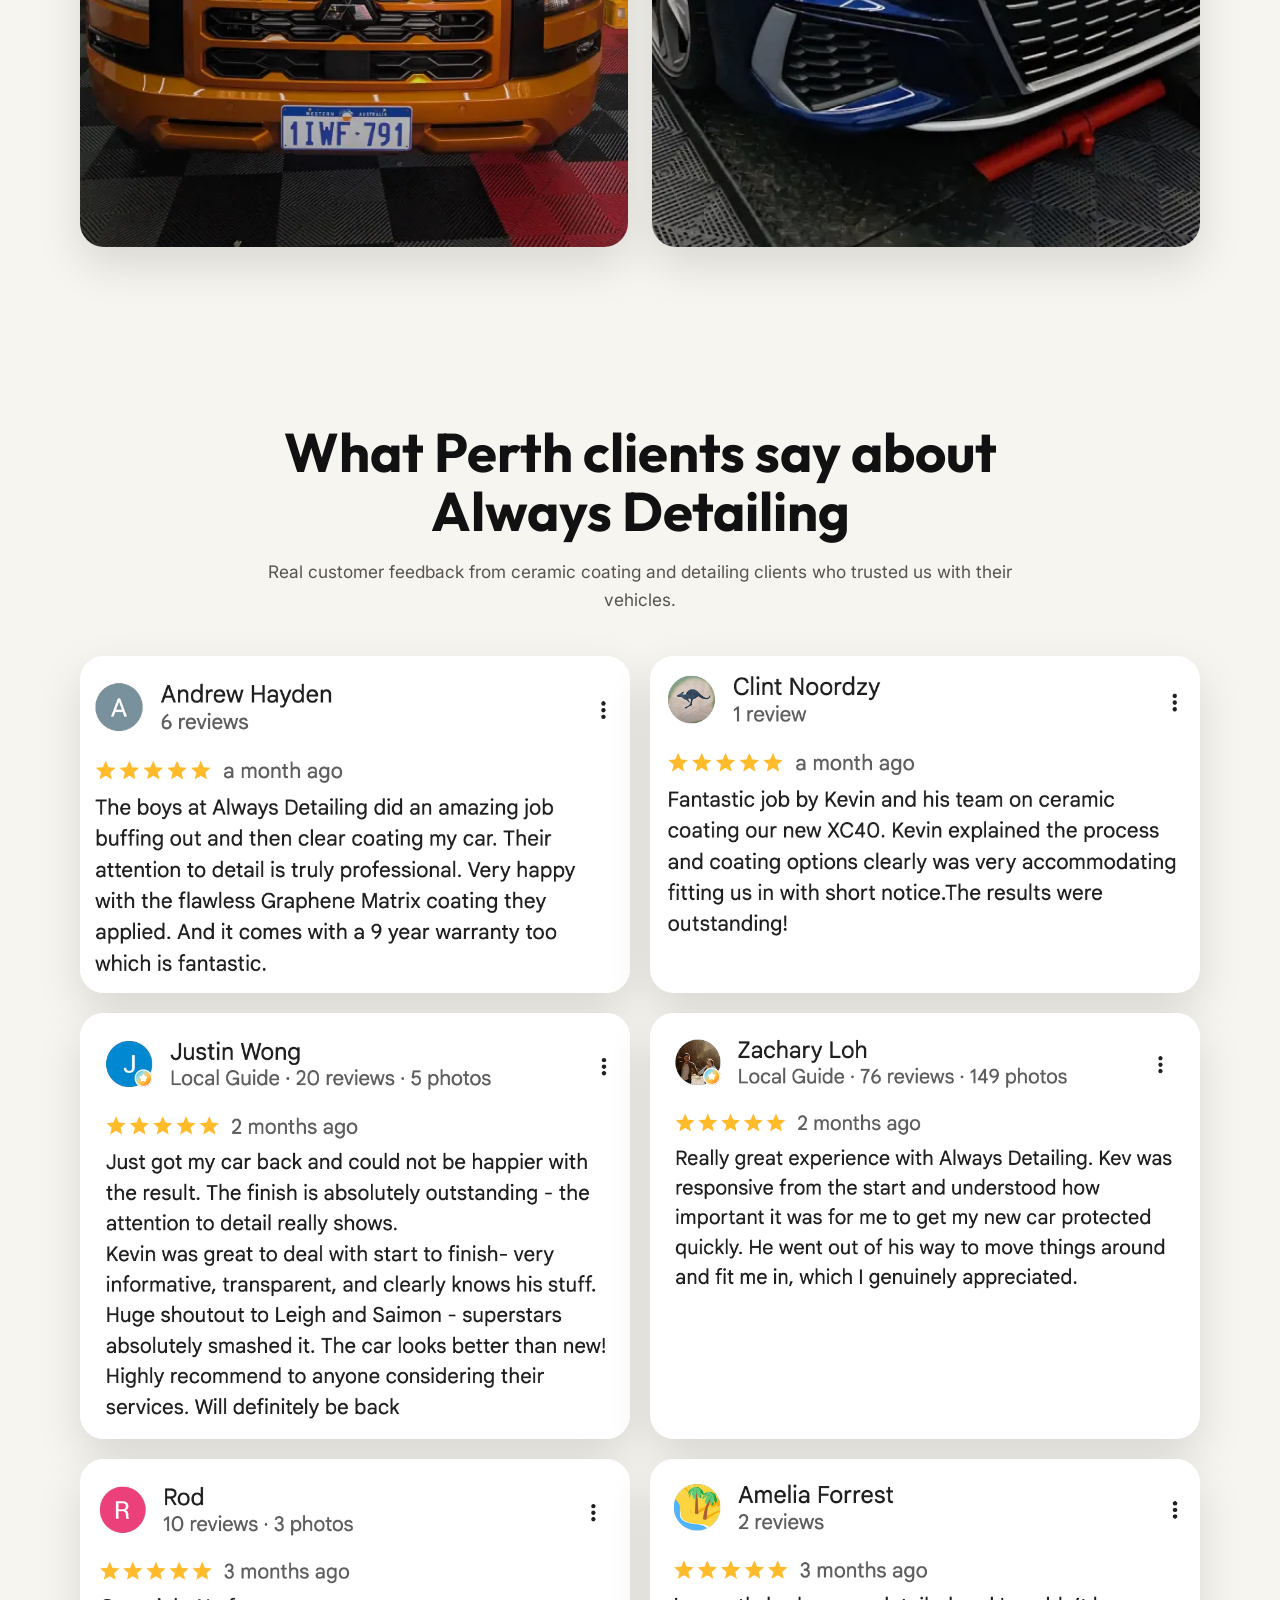
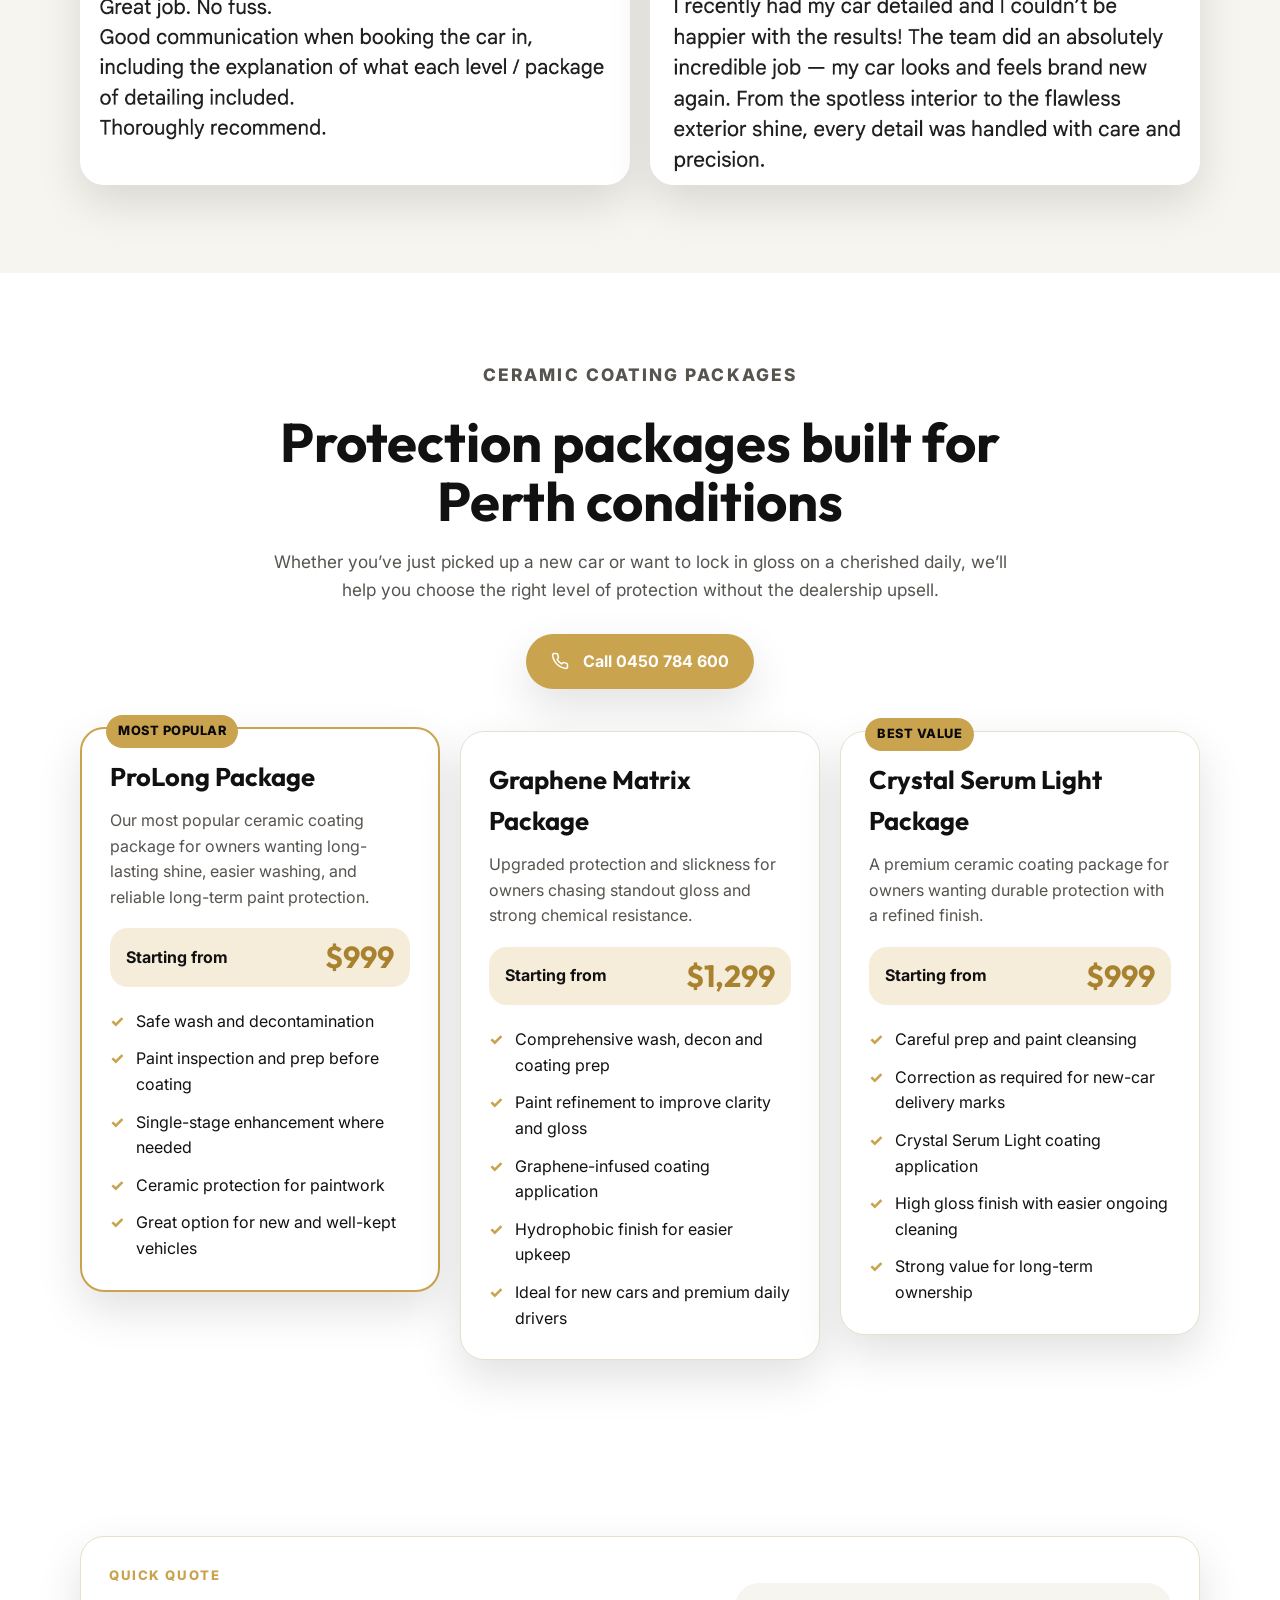
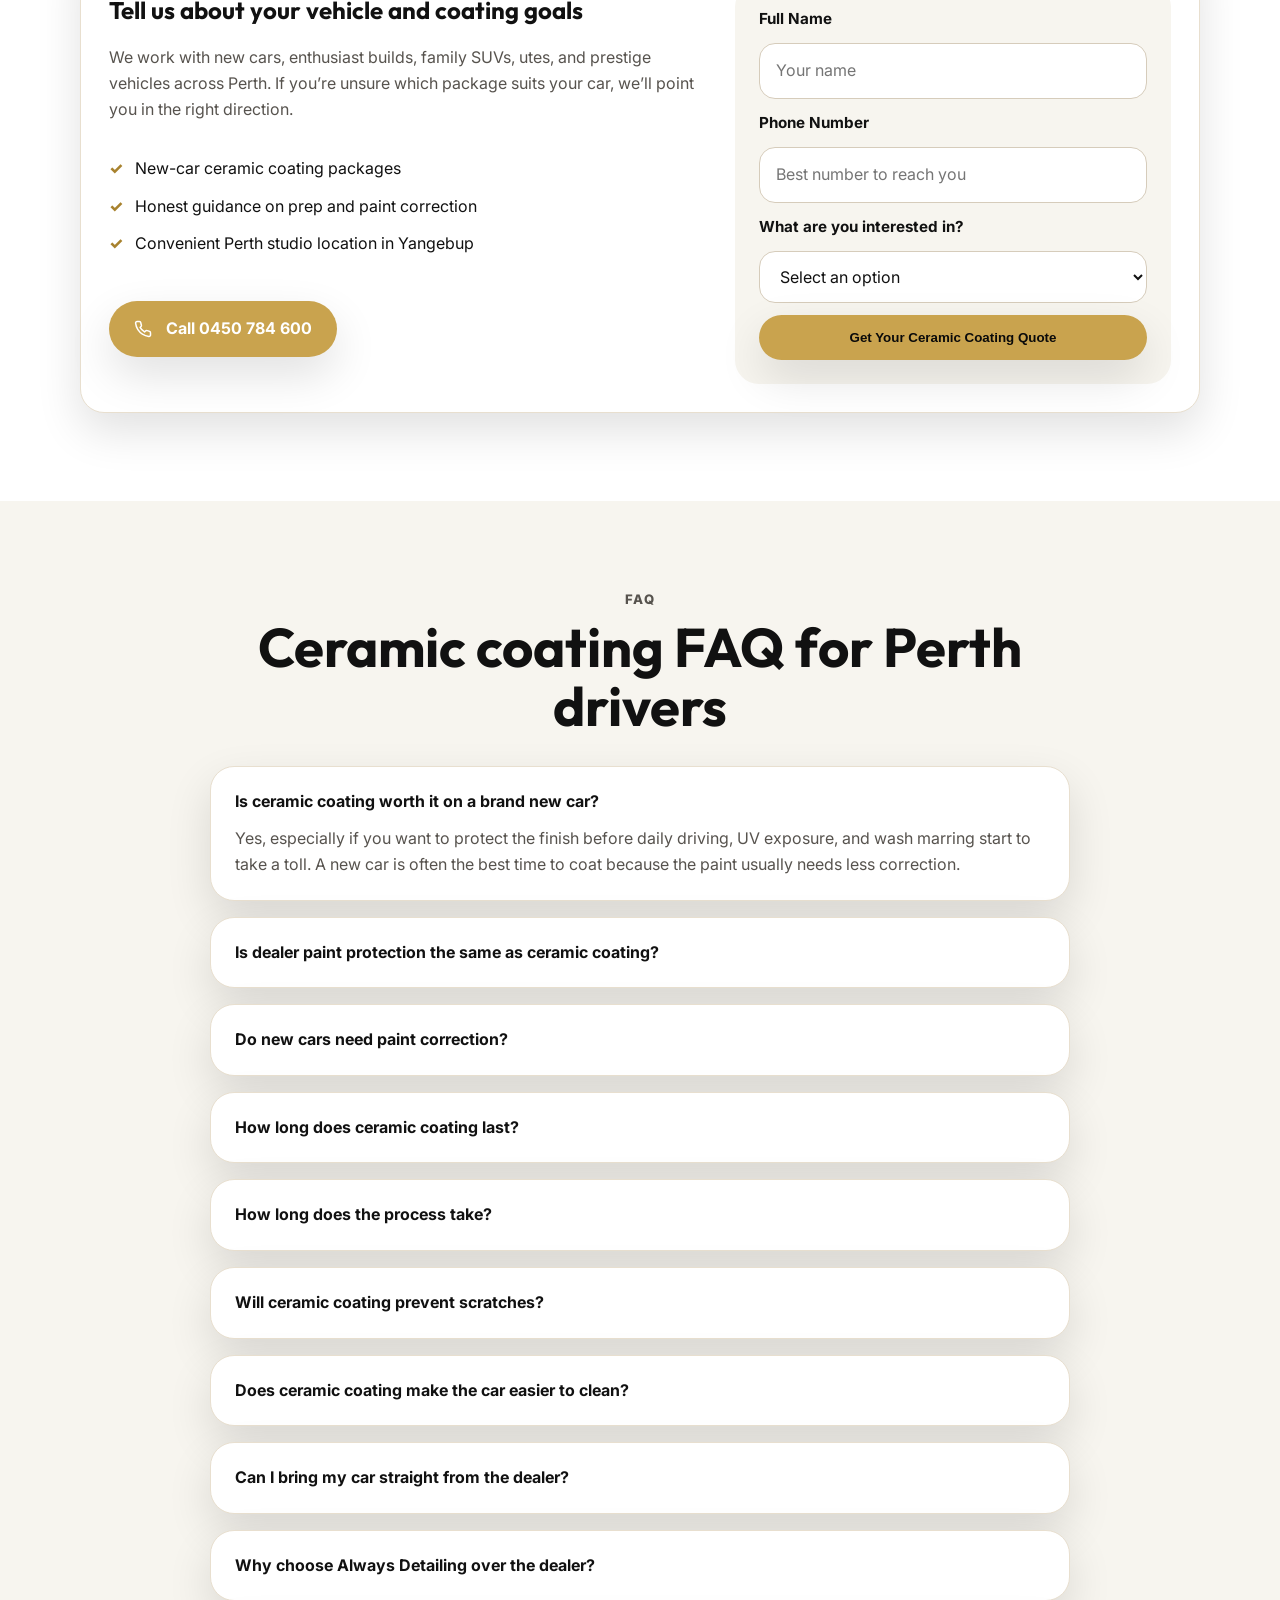
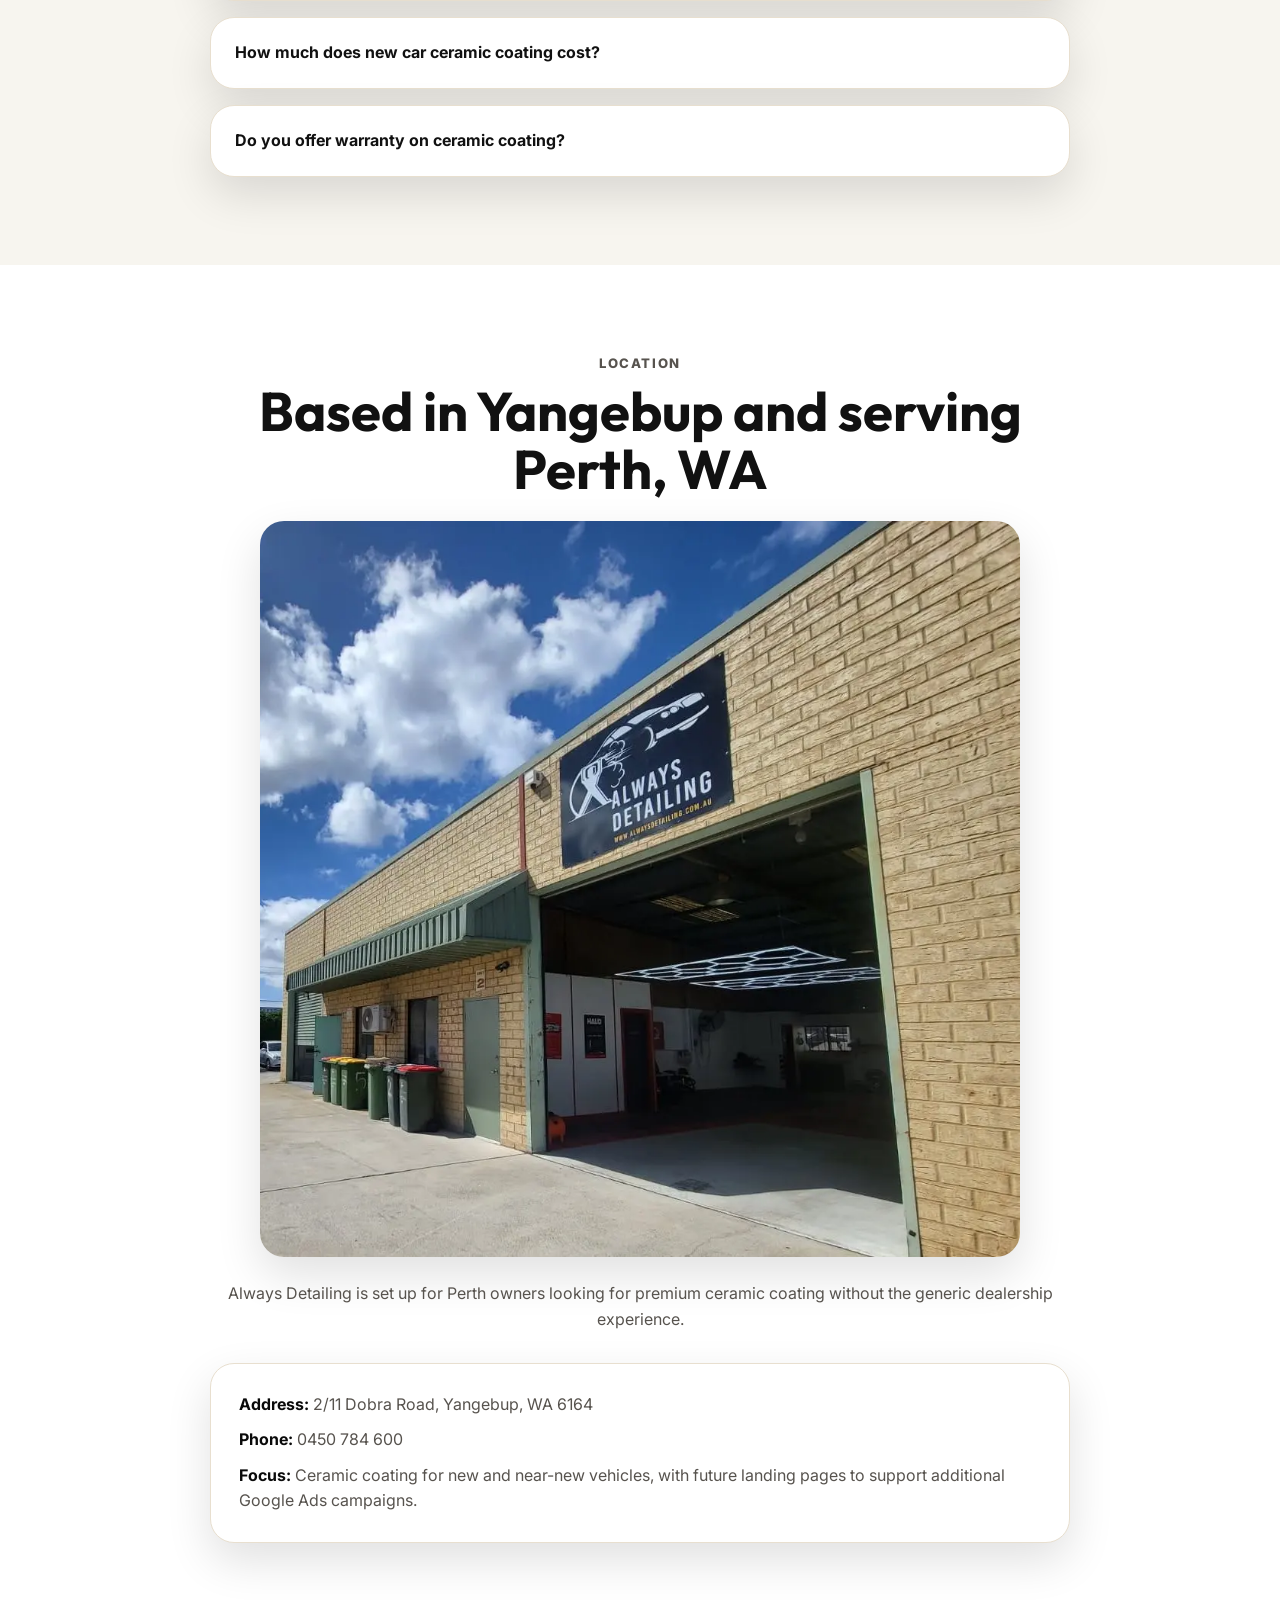
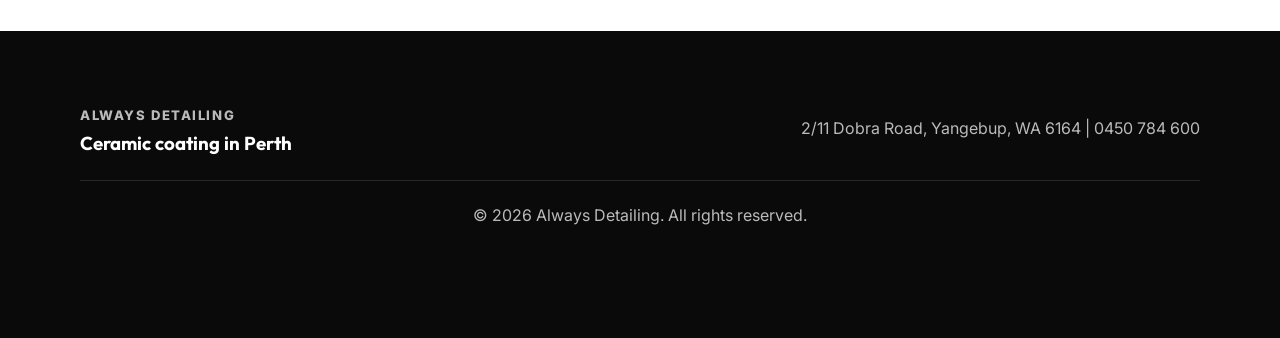
==== commit f47768a0: "refine ceramic hero review trust line" ====
--- a/index.html
+++ b/index.html
@@ -9,11 +9,26 @@
       gtag('js', new Date());
 
       gtag('config', 'G-Q33KK3385E');
+      gtag('config', 'AW-11109079339');
     </script>
     <script>
-      gtag('config', 'AW-11109079339/YBRvCL_DhMIcEKuynLEp', {
-        'phone_conversion_number': '0450 784 600'
+      gtag('set', {
+        'phone_conversion_number': '0450 784 600',
+        'phone_conversion_ids': ['AW-11109079339/YBRvCL_DhMIcEKuynLEp']
       });
+
+      function gtag_report_conversion(url) {
+        var callback = function () {
+          if (typeof url !== 'undefined') {
+            window.location = url;
+          }
+        };
+        gtag('event', 'conversion', {
+          'send_to': 'AW-11109079339/YBRvCL_DhMIcEKuynLEp',
+          'event_callback': callback
+        });
+        return false;
+      }
     </script>
     <meta charset="UTF-8">
     <meta name="viewport" content="width=device-width, initial-scale=1.0">
@@ -50,12 +65,16 @@
     </script>
 </head>
 <body>
+    <!-- Google Tag Manager (noscript) -->
+    <noscript><iframe src="https://www.googletagmanager.com/ns.html?id=GTM-NF9VP4WV"
+    height="0" width="0" style="display:none;visibility:hidden"></iframe></noscript>
+    <!-- End Google Tag Manager (noscript) -->
     <header class="site-header">
         <div class="container header-row">
             <a href="#" class="brand brand-lockup" aria-label="Always Detailing home">
                 <img src="always-detailing-logo.webp" alt="Always Detailing logo" class="brand-logo">
             </a>
-            <a href="tel:+61450784600" class="phone-pill" onclick="gtag('event', 'conversion', {'send_to': 'AW-11109079339/YBRvCL_DhMIcEKuynLEp'});">
+            <a href="tel:+61450784600" class="phone-pill" onclick="return gtag_report_conversion('tel:+61450784600');">
                 <svg viewBox="0 0 24 24" aria-hidden="true" class="phone-pill-icon">
                     <path d="M22 16.92v3a2 2 0 0 1-2.18 2 19.79 19.79 0 0 1-8.63-3.07 19.5 19.5 0 0 1-6-6 19.79 19.79 0 0 1-3.07-8.67A2 2 0 0 1 4.11 2h3a2 2 0 0 1 2 1.72 12.84 12.84 0 0 0 .7 2.81 2 2 0 0 1-.45 2.11L8.09 9.91a16 16 0 0 0 6 6l1.27-1.27a2 2 0 0 1 2.11-.45 12.84 12.84 0 0 0 2.81.7A2 2 0 0 1 22 16.92z"></path>
                 </svg>
@@ -77,15 +96,19 @@
                         <li>Studio-based service for Perth owners who want lasting gloss and easier maintenance</li>
                     </ul>
                     <div class="cta-row">
-                        <a href="tel:+61450784600" class="phone-pill" onclick="gtag('event', 'conversion', {'send_to': 'AW-11109079339/YBRvCL_DhMIcEKuynLEp'});">
+                        <a href="tel:+61450784600" class="phone-pill" onclick="return gtag_report_conversion('tel:+61450784600');">
                             <svg viewBox="0 0 24 24" aria-hidden="true" class="phone-pill-icon">
                                 <path d="M22 16.92v3a2 2 0 0 1-2.18 2 19.79 19.79 0 0 1-8.63-3.07 19.5 19.79 0 0 1-6-6 19.79 19.79 0 0 1-3.07-8.67A2 2 0 0 1 4.11 2h3a2 2 0 0 1 2 1.72 12.84 12.84 0 0 0 .7 2.81 2 2 0 0 1-.45 2.11L8.09 9.91a16 16 0 0 0 6 6l1.27-1.27a2 2 0 0 1 2.11-.45 12.84 12.84 0 0 0 2.81.7A2 2 0 0 1 22 16.92z"></path>
                             </svg>
                             <span>Call 0450 784 600</span>
                         </a>
                     </div>
-                    <div class="hero-location">
-                        <span>Most jobs completed same day - currently booking for this week</span>
+                    <div class="hero-review-line" aria-label="5 out of 5, 200 plus reviews on Google">
+                        <span class="hero-review-line-score">5/5</span>
+                        <span class="hero-review-line-stars" aria-hidden="true">★★★★★</span>
+                        <span class="hero-review-line-count">200+ reviews on</span>
+                        <span class="hero-review-line-google" aria-label="Google">G</span>
+                        <span class="hero-review-line-google-text">Google</span>
                     </div>
                 </div>
                 <aside class="quote-card" id="hero-form-top">
@@ -120,7 +143,7 @@
                 <div class="section-heading center showcase-heading">
                     <h2>See Our Ceramic Coating Work in Perth</h2>
                     <p>A look at the calibre of vehicles and finish standards we’re known for across Perth, from prestige cars to performance SUVs and utes.</p>
-                    <a href="tel:+61450784600" class="btn btn-primary section-quote-btn showcase-mobile-call" onclick="gtag('event', 'conversion', {'send_to': 'AW-11109079339/YBRvCL_DhMIcEKuynLEp'});">
+                    <a href="tel:+61450784600" class="btn btn-primary section-quote-btn showcase-mobile-call" onclick="return gtag_report_conversion('tel:+61450784600');">
                         <svg viewBox="0 0 24 24" aria-hidden="true" class="phone-pill-icon">
                             <path d="M22 16.92v3a2 2 0 0 1-2.18 2 19.79 19.79 0 0 1-8.63-3.07 19.5 19.79 0 0 1-6-6 19.79 19.79 0 0 1-3.07-8.67A2 2 0 0 1 4.11 2h3a2 2 0 0 1 2 1.72 12.84 12.84 0 0 0 .7 2.81 2 2 0 0 1-.45 2.11L8.09 9.91a16 16 0 0 0 6 6l1.27-1.27a2 2 0 0 1 2.11-.45 12.84 12.84 0 0 0 2.81.7A2 2 0 0 1 22 16.92z"></path>
                         </svg>
@@ -161,7 +184,7 @@
                     <p class="section-kicker">Ceramic Coating Packages</p>
                     <h2>Protection packages built for Perth conditions</h2>
                     <p>Whether you’ve just picked up a new car or want to lock in gloss on a cherished daily, we’ll help you choose the right level of protection without the dealership upsell.</p>
-                    <a href="tel:+61450784600" class="btn btn-primary section-quote-btn section-call-btn" onclick="gtag('event', 'conversion', {'send_to': 'AW-11109079339/YBRvCL_DhMIcEKuynLEp'});">
+                    <a href="tel:+61450784600" class="btn btn-primary section-quote-btn section-call-btn" onclick="return gtag_report_conversion('tel:+61450784600');">
                         <svg viewBox="0 0 24 24" aria-hidden="true" class="phone-pill-icon">
                             <path d="M22 16.92v3a2 2 0 0 1-2.18 2 19.79 19.79 0 0 1-8.63-3.07 19.5 19.79 0 0 1-6-6 19.79 19.79 0 0 1-3.07-8.67A2 2 0 0 1 4.11 2h3a2 2 0 0 1 2 1.72 12.84 12.84 0 0 0 .7 2.81 2 2 0 0 1-.45 2.11L8.09 9.91a16 16 0 0 0 6 6l1.27-1.27a2 2 0 0 1 2.11-.45 12.84 12.84 0 0 0 2.81.7A2 2 0 0 1 22 16.92z"></path>
                         </svg>
@@ -233,7 +256,7 @@
                         <li>Honest guidance on prep and paint correction</li>
                         <li>Convenient Perth studio location in Yangebup</li>
                     </ul>
-                    <a href="tel:+61450784600" class="btn btn-primary section-call-btn" onclick="gtag('event', 'conversion', {'send_to': 'AW-11109079339/YBRvCL_DhMIcEKuynLEp'});">
+                    <a href="tel:+61450784600" class="btn btn-primary section-call-btn" onclick="return gtag_report_conversion('tel:+61450784600');">
                         <svg viewBox="0 0 24 24" aria-hidden="true" class="phone-pill-icon">
                             <path d="M22 16.92v3a2 2 0 0 1-2.18 2 19.79 19.79 0 0 1-8.63-3.07 19.5 19.79 0 0 1-6-6 19.79 19.79 0 0 1-3.07-8.67A2 2 0 0 1 4.11 2h3a2 2 0 0 1 2 1.72 12.84 12.84 0 0 0 .7 2.81 2 2 0 0 1-.45 2.11L8.09 9.91a16 16 0 0 0 6 6l1.27-1.27a2 2 0 0 1 2.11-.45 12.84 12.84 0 0 0 2.81.7A2 2 0 0 1 22 16.92z"></path>
                         </svg>
@@ -329,7 +352,7 @@
                 </div>
                 <div class="map-frame location-card">
                     <p><strong>Address:</strong> 2/11 Dobra Road, Yangebup, WA 6164</p>
-                    <p><strong>Phone:</strong> <a href="tel:+61450784600" onclick="gtag('event', 'conversion', {'send_to': 'AW-11109079339/YBRvCL_DhMIcEKuynLEp'});">0450 784 600</a></p>
+                    <p><strong>Phone:</strong> <a href="tel:+61450784600" onclick="return gtag_report_conversion('tel:+61450784600');">0450 784 600</a></p>
                     <p><strong>Focus:</strong> Ceramic coating for new and near-new vehicles, with future landing pages to support additional Google Ads campaigns.</p>
                 </div>
             </div>
@@ -364,7 +387,7 @@
     </div>
 
     <div class="mobile-cta">
-        <a href="tel:+61450784600" class="btn btn-primary btn-full mobile-call-btn" onclick="gtag('event', 'conversion', {'send_to': 'AW-11109079339/YBRvCL_DhMIcEKuynLEp'});">
+        <a href="tel:+61450784600" class="btn btn-primary btn-full mobile-call-btn" onclick="return gtag_report_conversion('tel:+61450784600');">
             <svg viewBox="0 0 24 24" aria-hidden="true" class="phone-pill-icon">
                 <path d="M22 16.92v3a2 2 0 0 1-2.18 2 19.79 19.79 0 0 1-8.63-3.07 19.5 19.79 0 0 1-6-6 19.79 19.79 0 0 1-3.07-8.67A2 2 0 0 1 4.11 2h3a2 2 0 0 1 2 1.72 12.84 12.84 0 0 0 .7 2.81 2 2 0 0 1-.45 2.11L8.09 9.91a16 16 0 0 0 6 6l1.27-1.27a2 2 0 0 1 2.11-.45 12.84 12.84 0 0 0 2.81.7A2 2 0 0 1 22 16.92z"></path>
             </svg>
--- a/style.css
+++ b/style.css
@@ -270,11 +270,56 @@
     margin-bottom: 22px;
 }
 
-.hero-location {
+.hero-location,
+.hero-review-line {
     display: inline-flex;
     align-items: center;
     gap: 10px;
     color: var(--white);
+    font-weight: 600;
+}
+
+.hero-review-line {
+    justify-content: center;
+    flex-wrap: wrap;
+    gap: 8px 12px;
+    width: 100%;
+    text-align: center;
+    color: var(--white);
+    font-size: 0.98rem;
+}
+
+.hero-review-line-score {
+    font-weight: 700;
+}
+
+.hero-review-line-stars {
+    color: #fbbc05;
+    letter-spacing: 0.08em;
+    text-shadow: 0 4px 14px rgba(251, 188, 5, 0.35);
+}
+
+.hero-review-line-count {
+    color: rgba(255, 255, 255, 0.82);
+    font-weight: 500;
+}
+
+.hero-review-line-google {
+    display: inline-flex;
+    align-items: center;
+    justify-content: center;
+    font-family: Arial, sans-serif;
+    font-size: 1.2rem;
+    font-weight: 700;
+    line-height: 1;
+    background: conic-gradient(from 215deg, #4285f4 0 24%, #34a853 24% 51%, #fbbc05 51% 76%, #ea4335 76% 100%);
+    -webkit-background-clip: text;
+    background-clip: text;
+    color: transparent;
+}
+
+.hero-review-line-google-text {
+    color: rgba(255, 255, 255, 0.92);
     font-weight: 600;
 }
 
@@ -864,6 +909,11 @@
         justify-content: center;
         text-align: center;
         width: 100%;
+    }
+
+    .hero-review-line {
+        font-size: 0.9rem;
+        gap: 6px 10px;
     }
 
     .quote-form .btn-full {
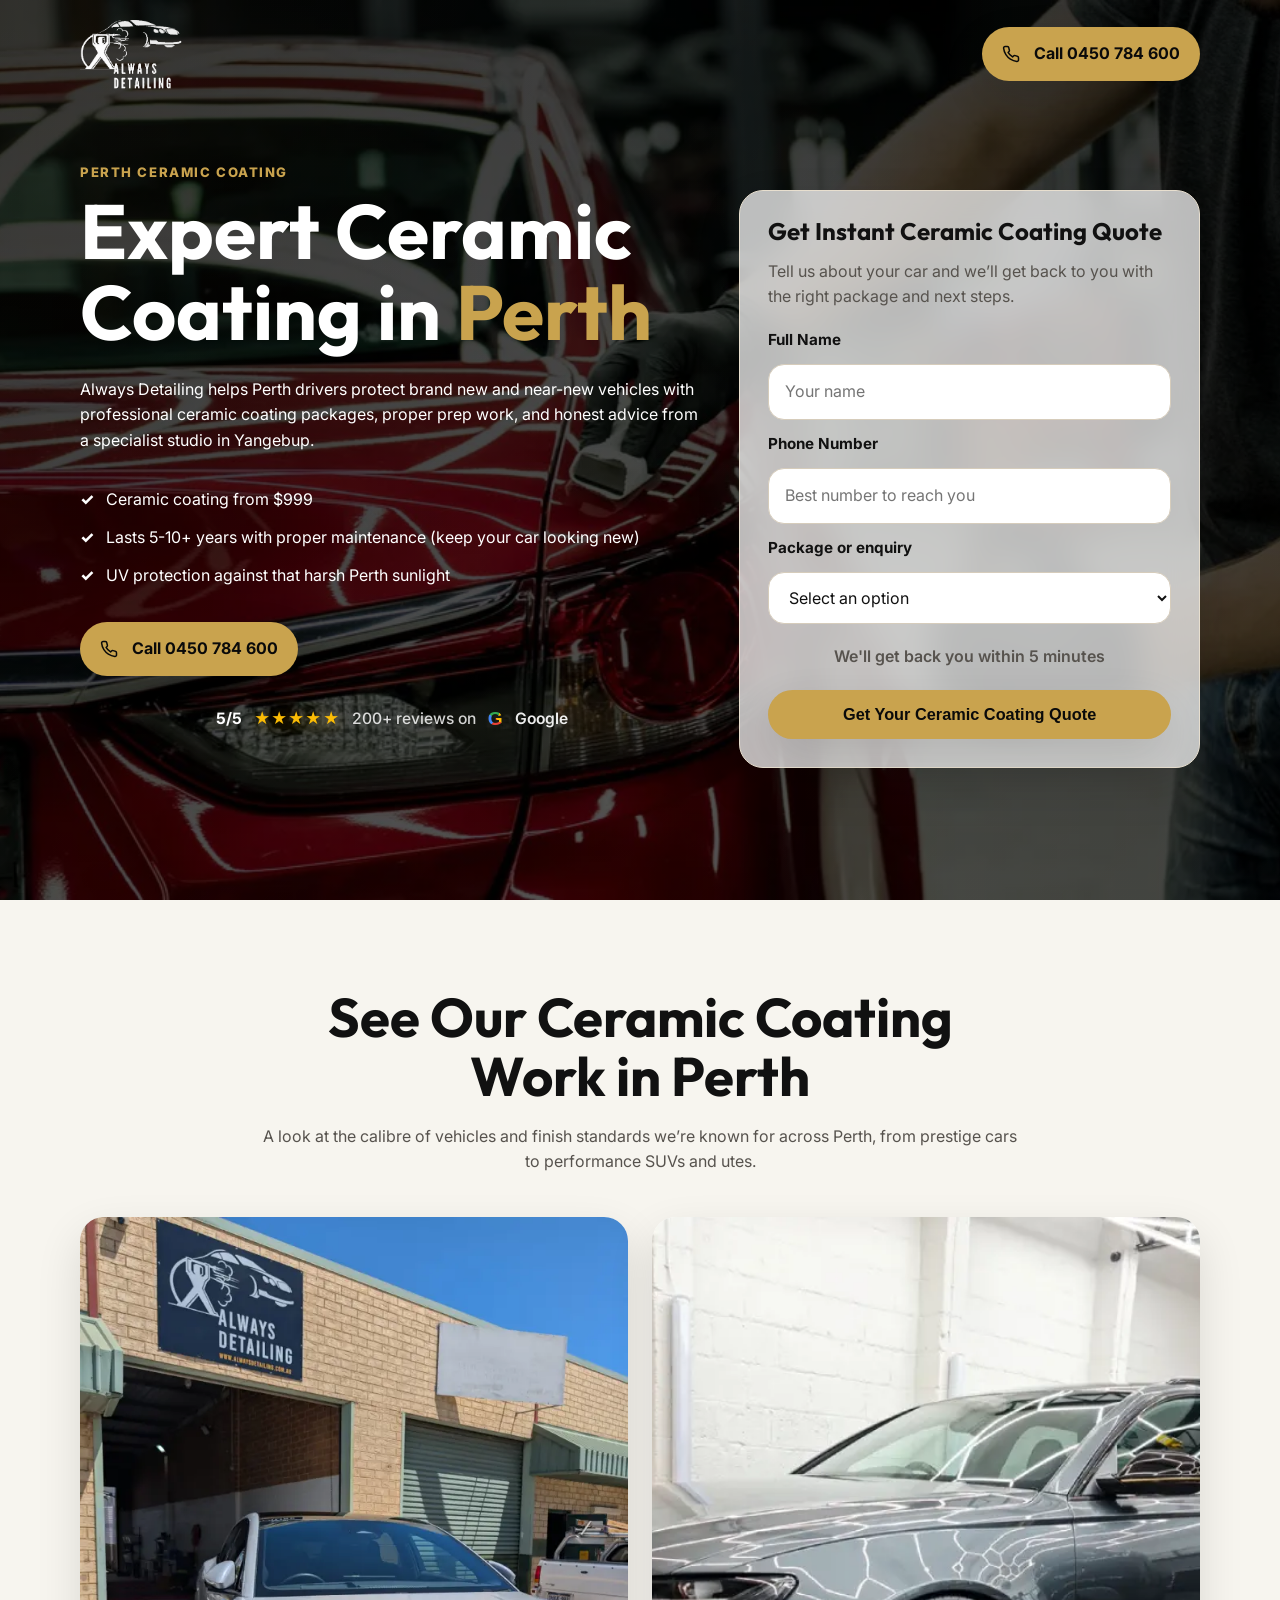
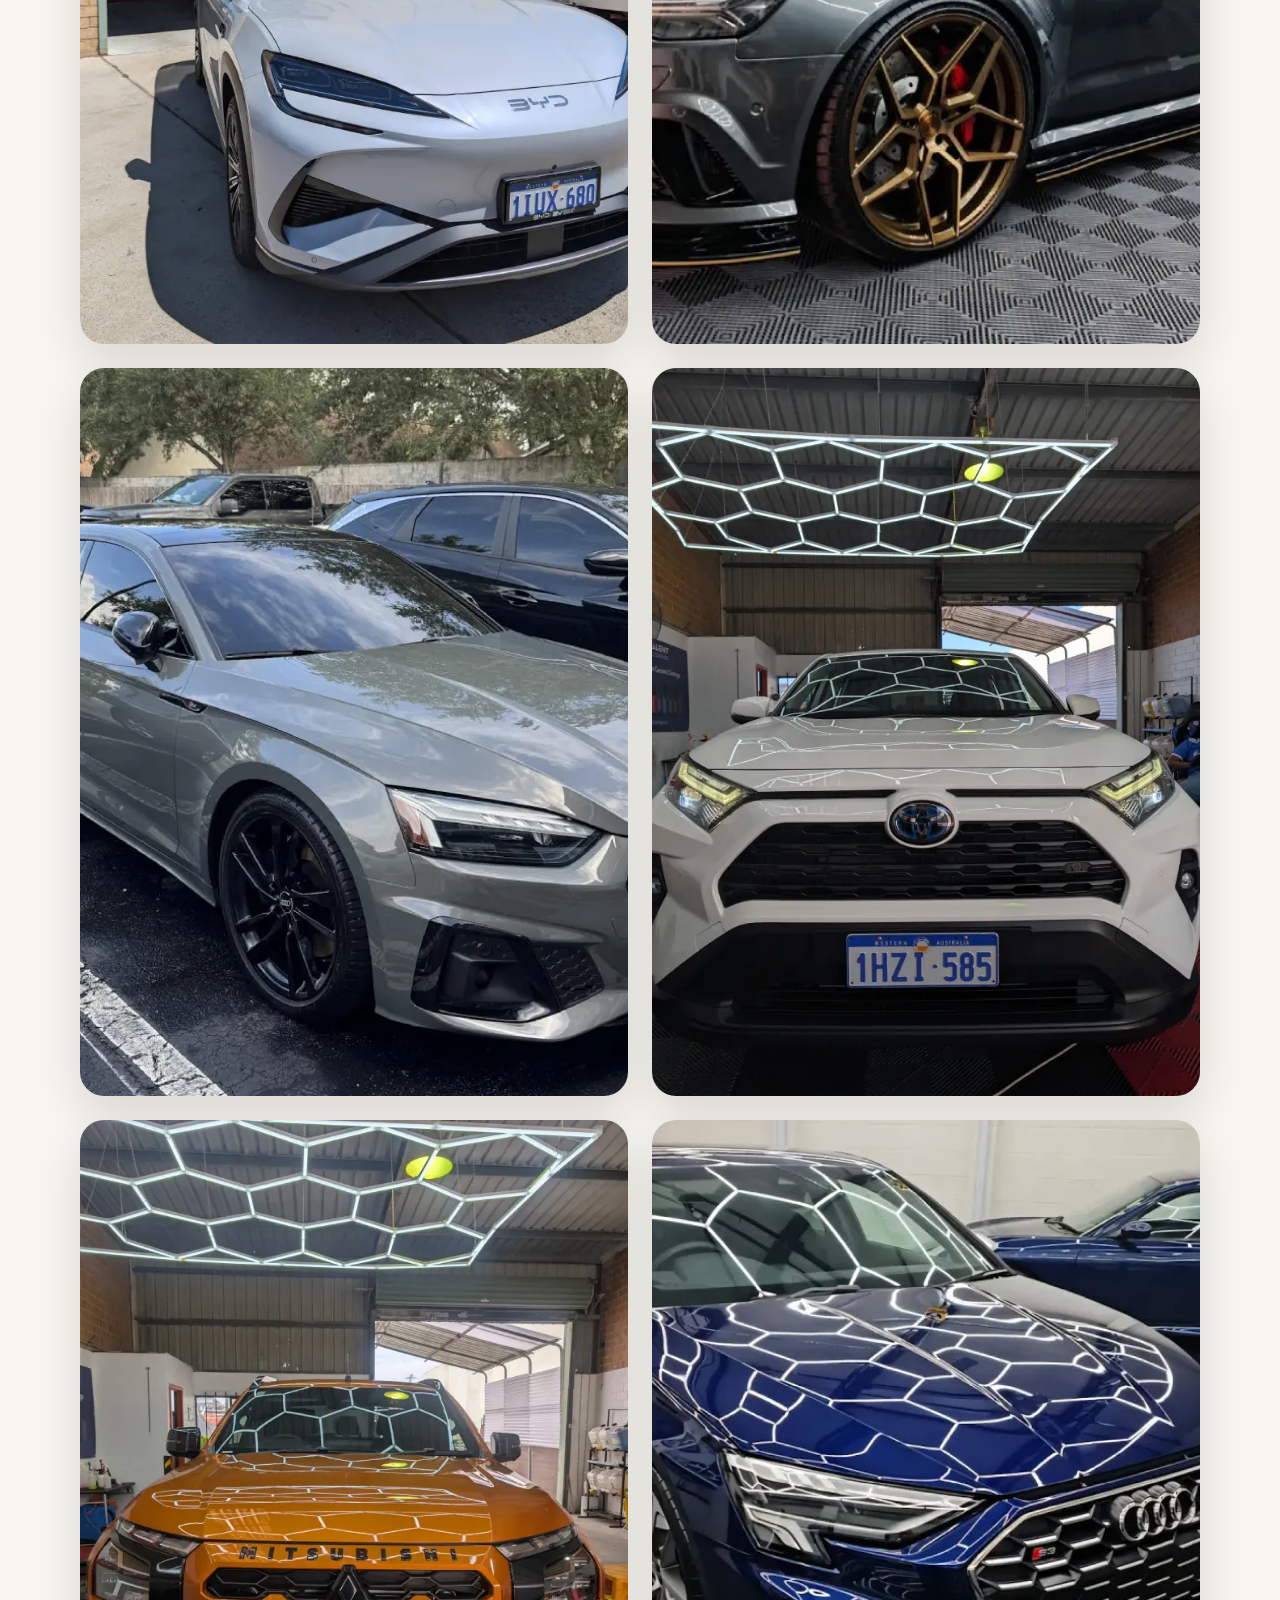
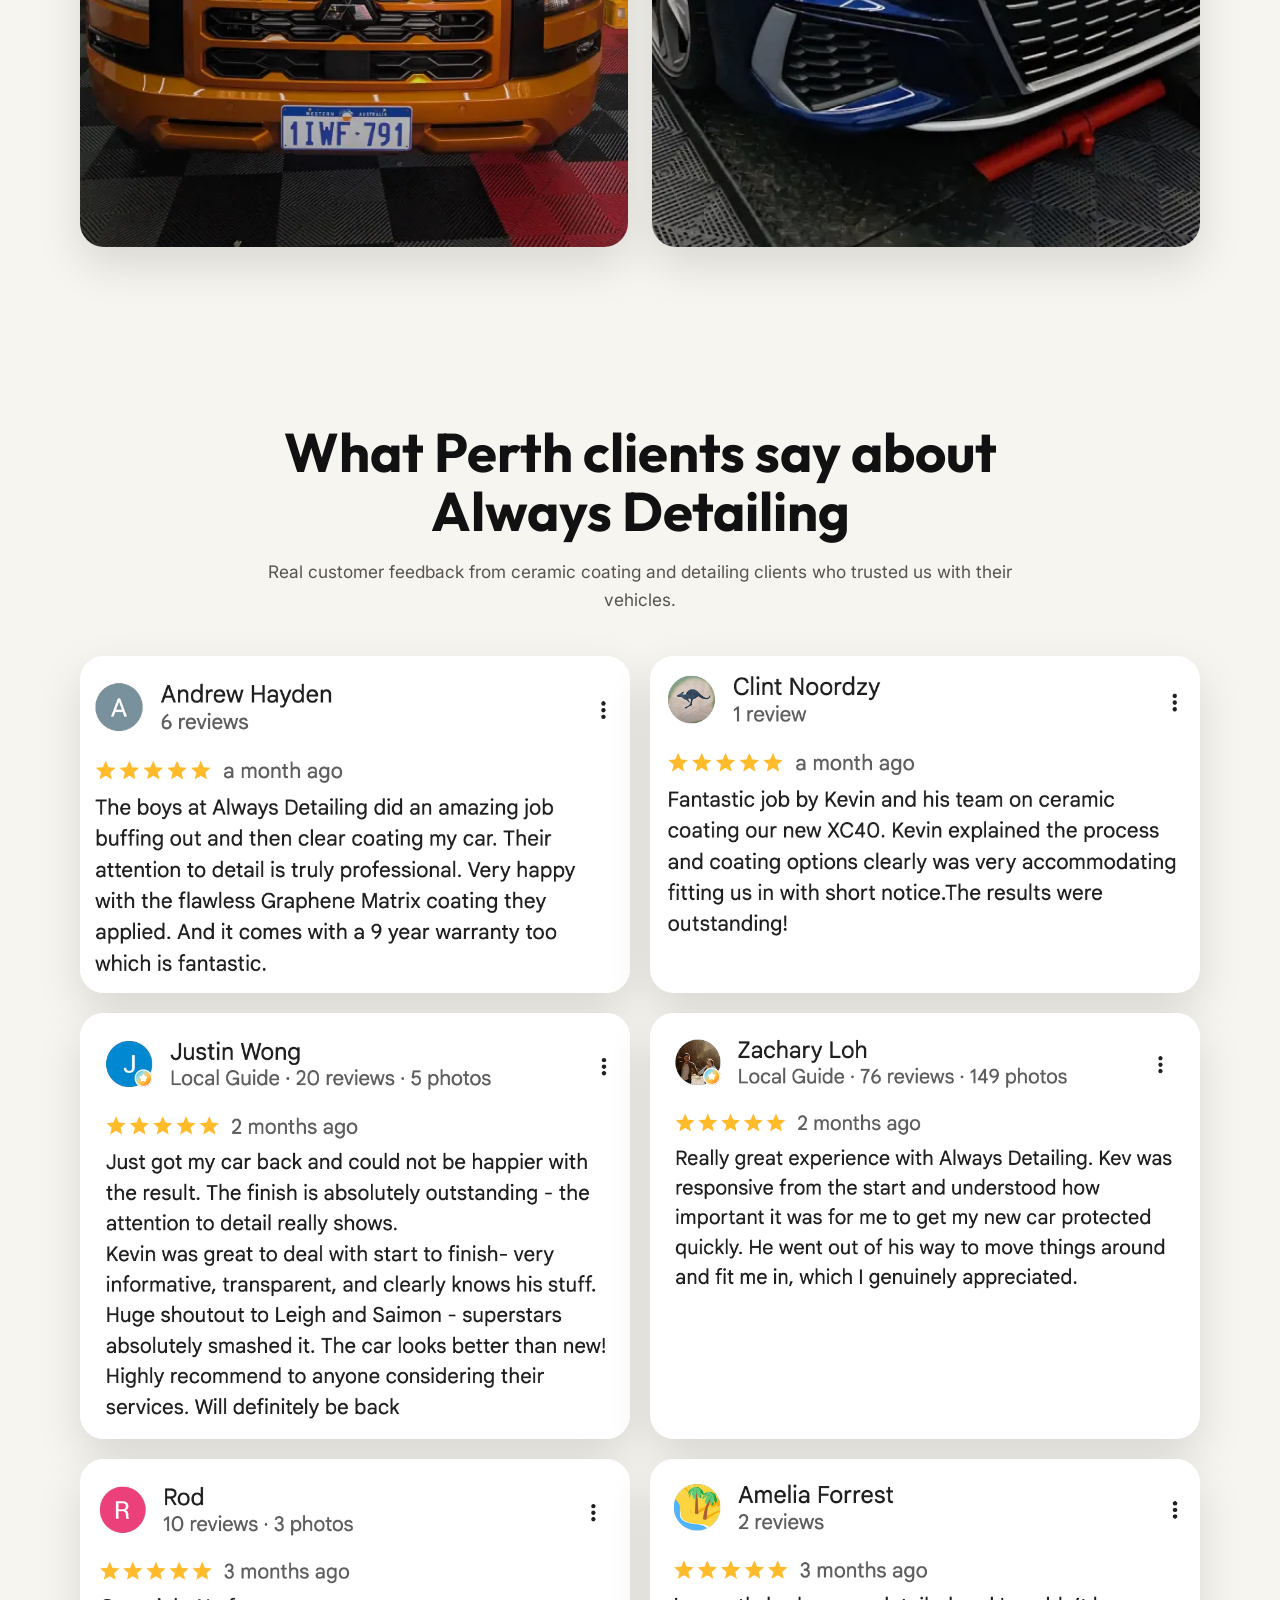
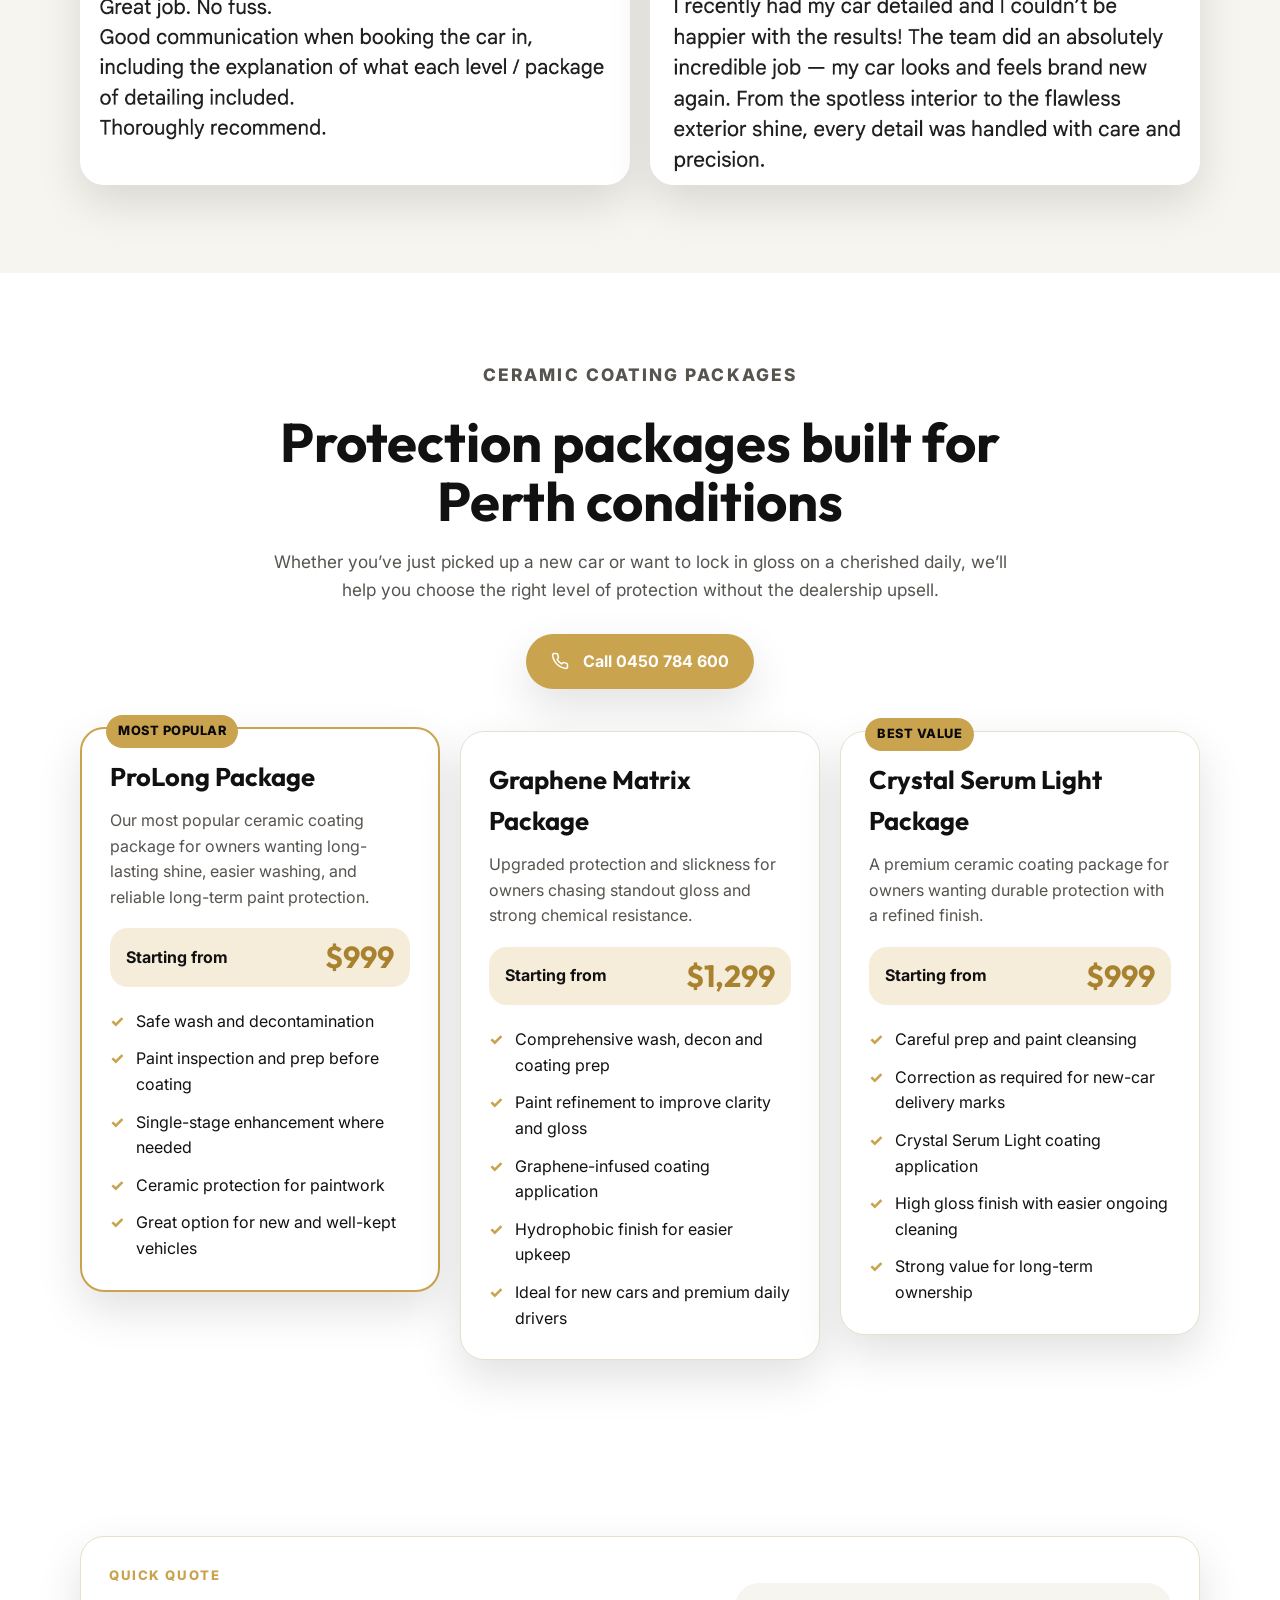
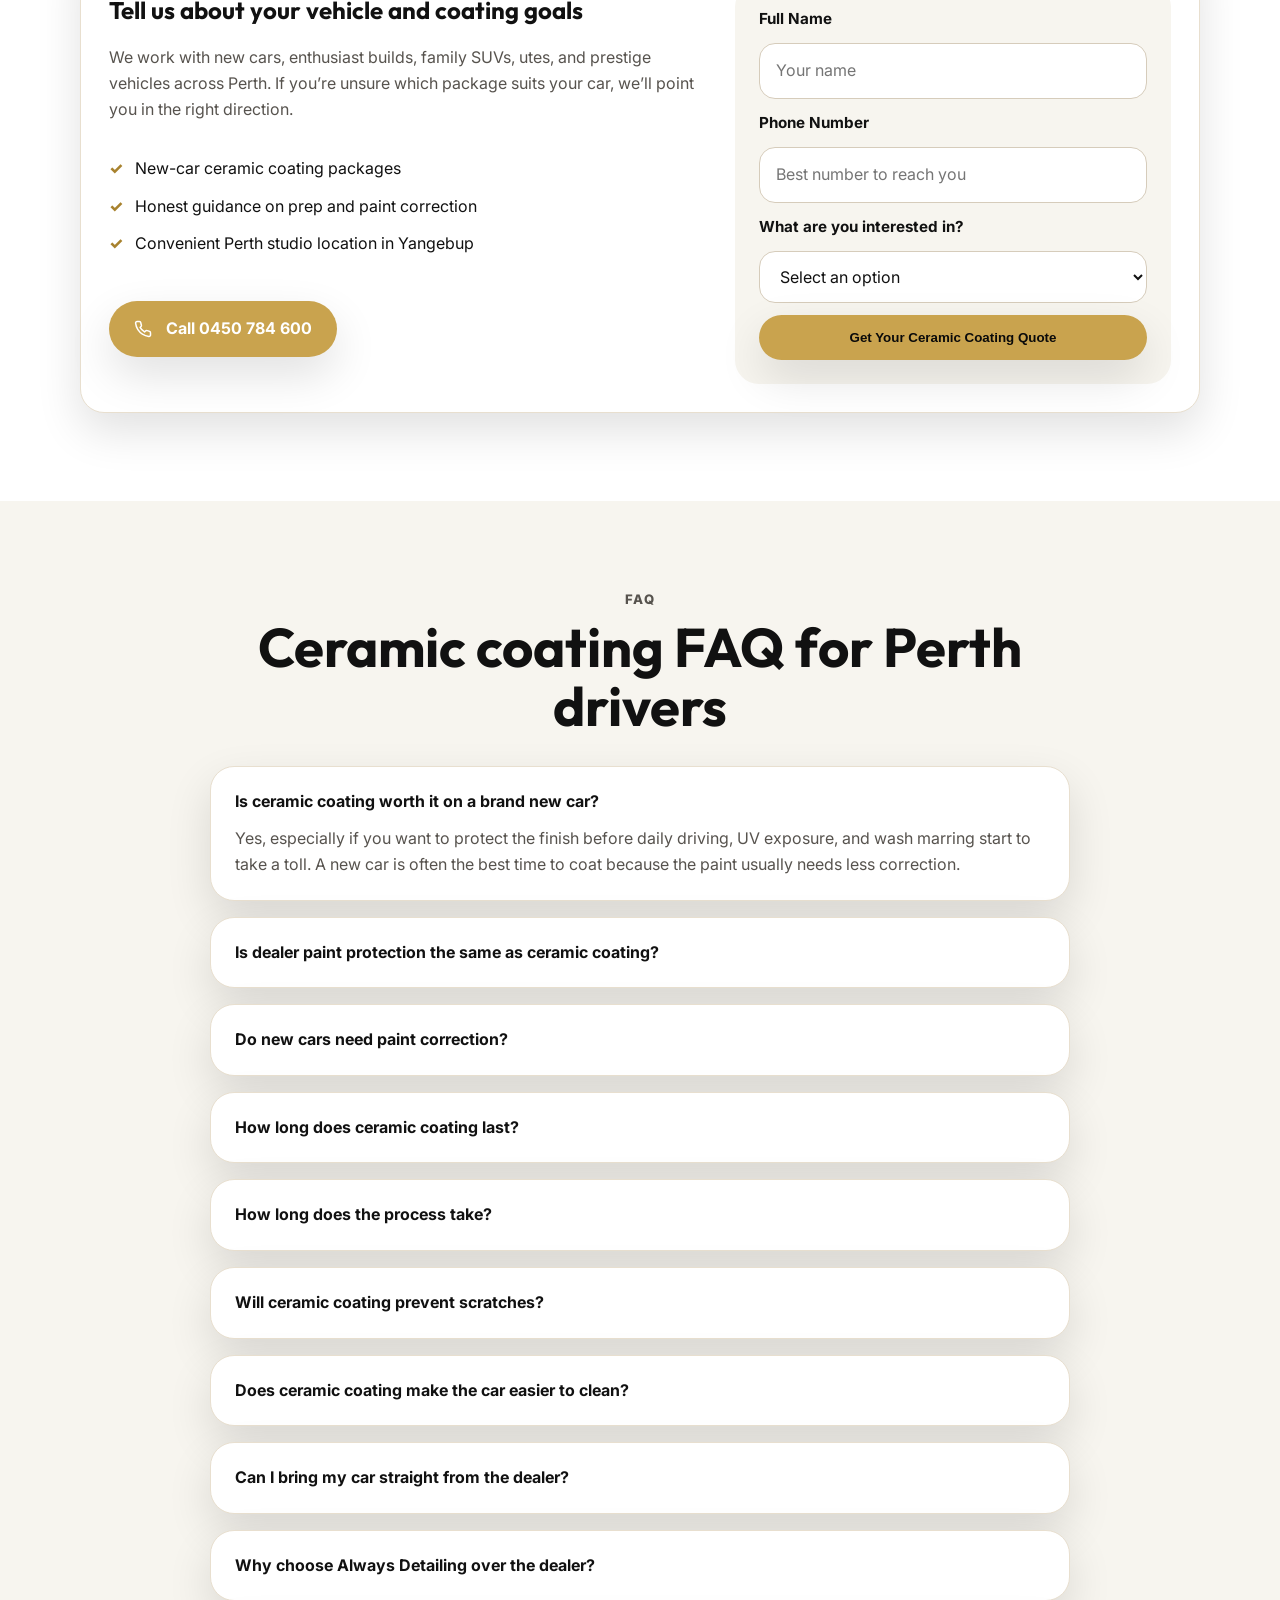
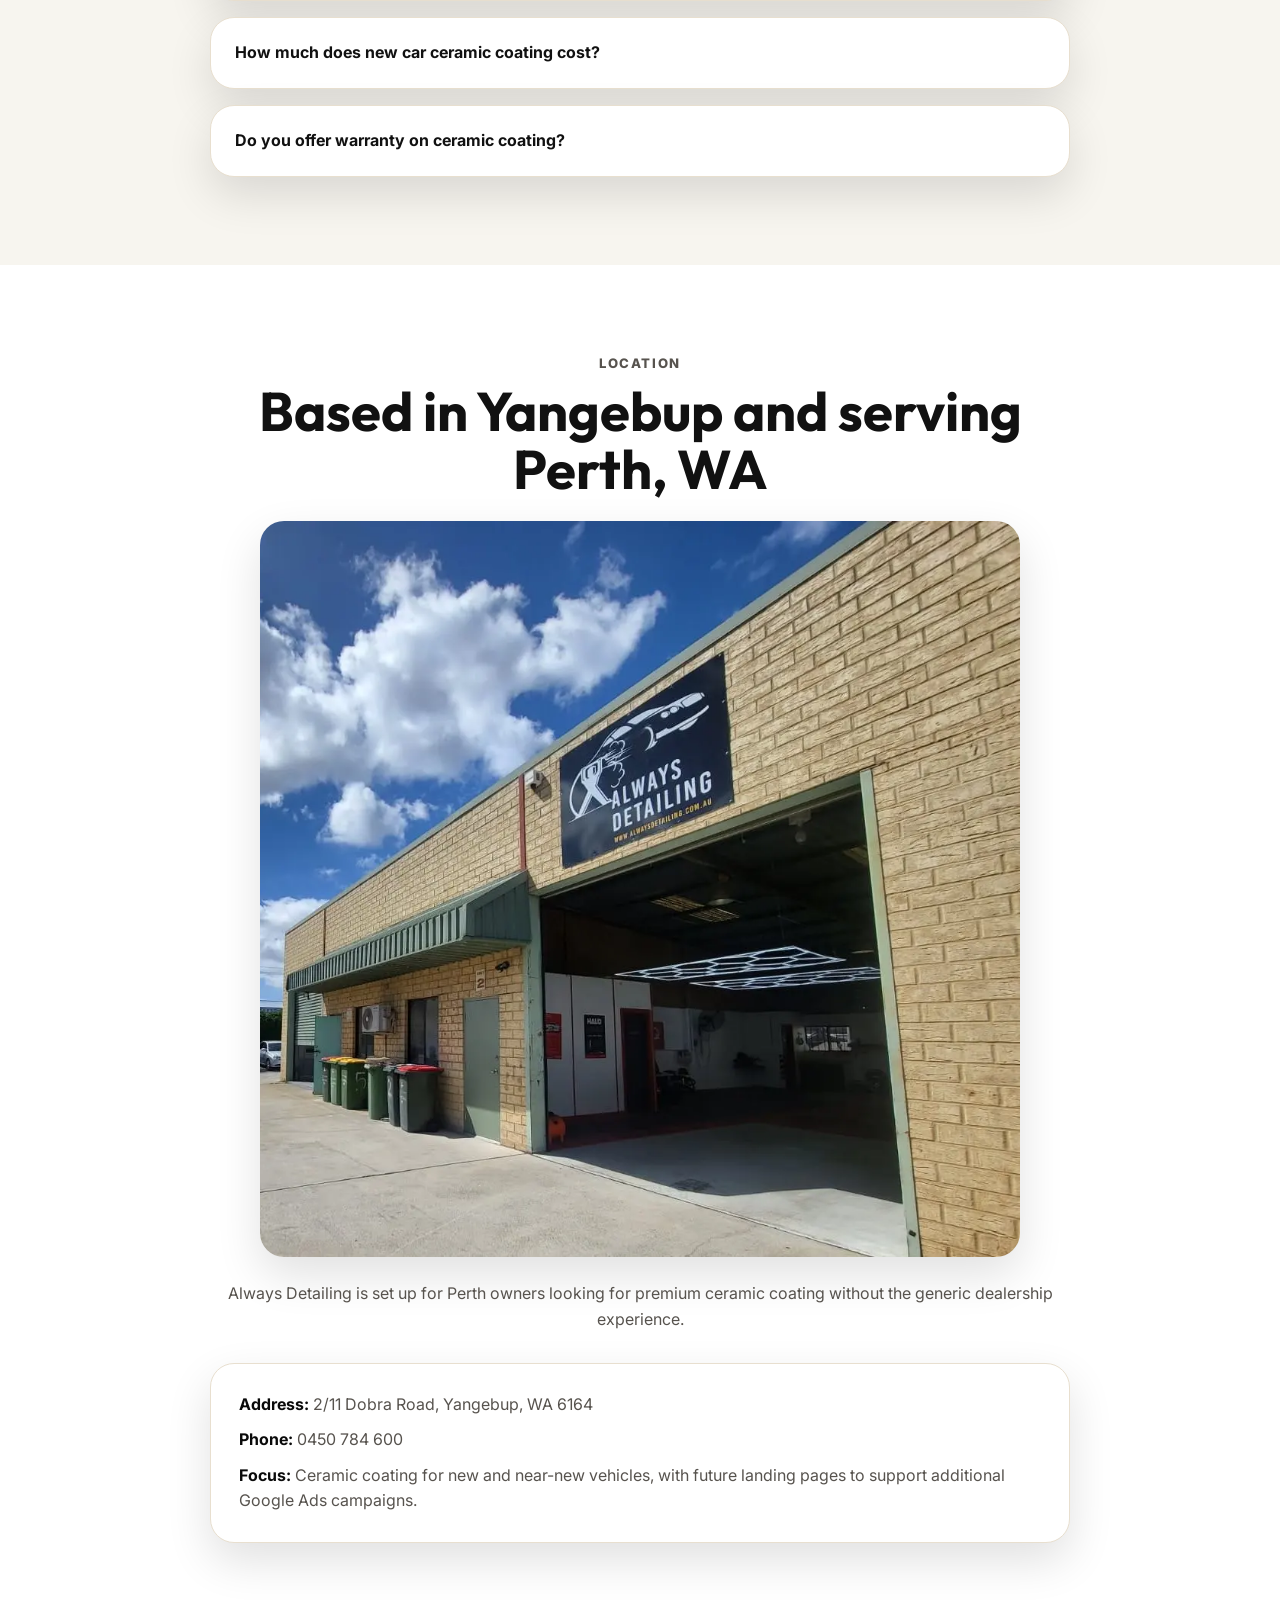
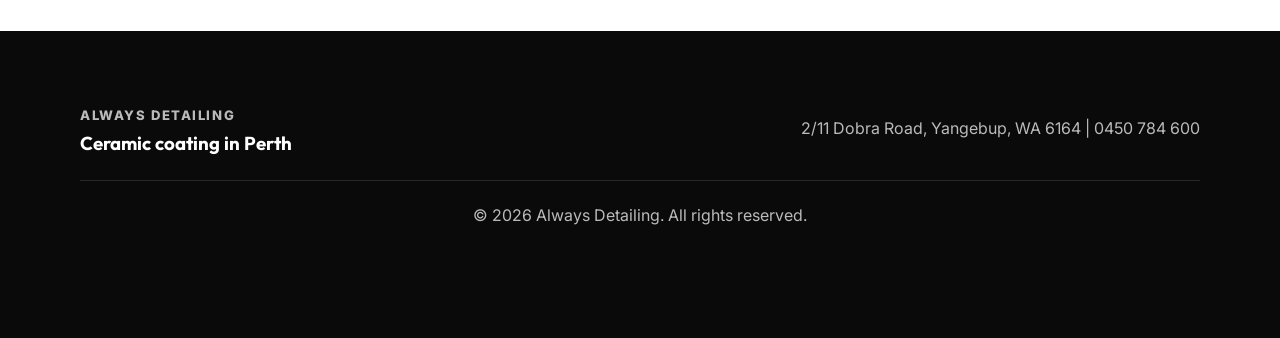
==== commit 58816805: "tweak ceramic hero bullet copy" ====
--- a/index.html
+++ b/index.html
@@ -92,8 +92,8 @@
                     <p class="hero-text">Always Detailing helps Perth drivers protect brand new and near-new vehicles with professional ceramic coating packages, proper prep work, and honest advice from a specialist studio in Yangebup.</p>
                     <ul class="check-list">
                         <li>Ceramic coating from $999</li>
-                        <li>Tailored for new cars, daily drivers, and enthusiast vehicles</li>
-                        <li>Studio-based service for Perth owners who want lasting gloss and easier maintenance</li>
+                        <li>Lasts 5-10+ years with proper maintenance (keep your car looking new)</li>
+                        <li>UV protection against that harsh Perth sunlight</li>
                     </ul>
                     <div class="cta-row">
                         <a href="tel:+61450784600" class="phone-pill" onclick="return gtag_report_conversion('tel:+61450784600');">
